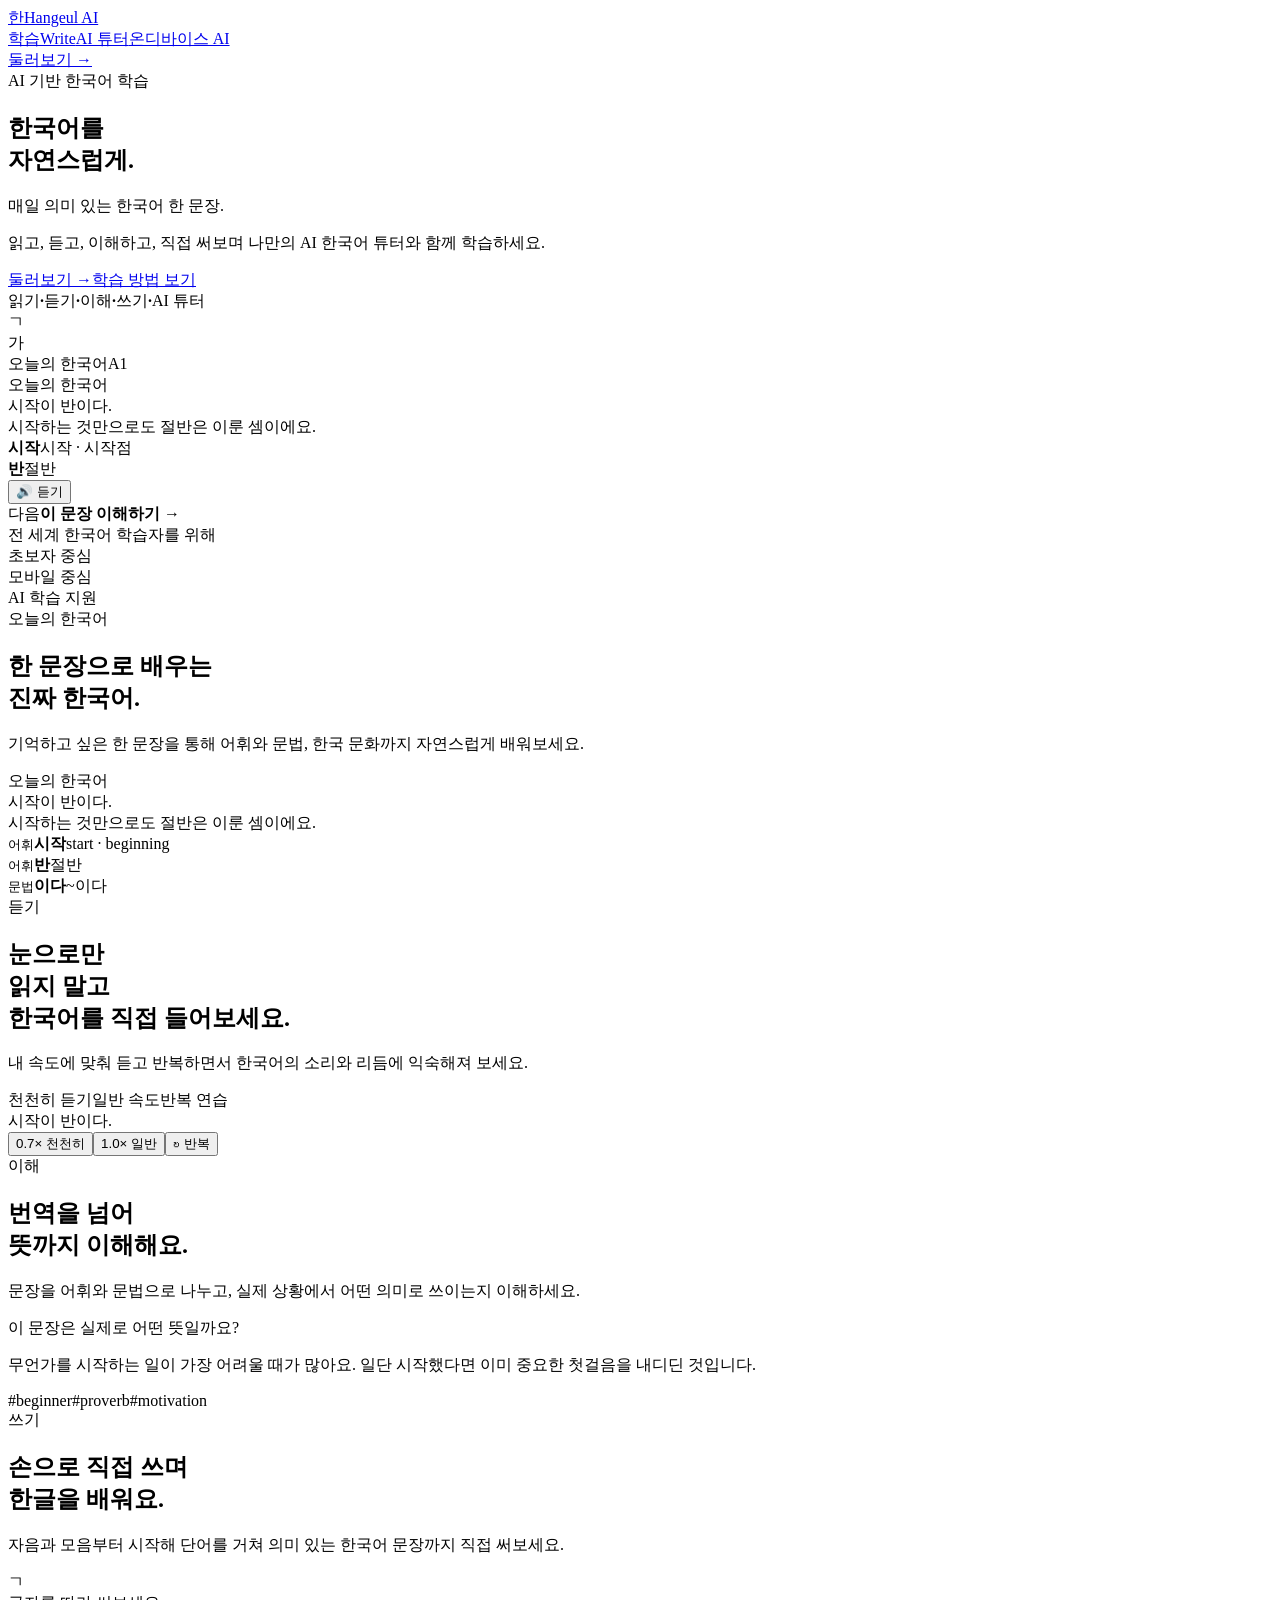
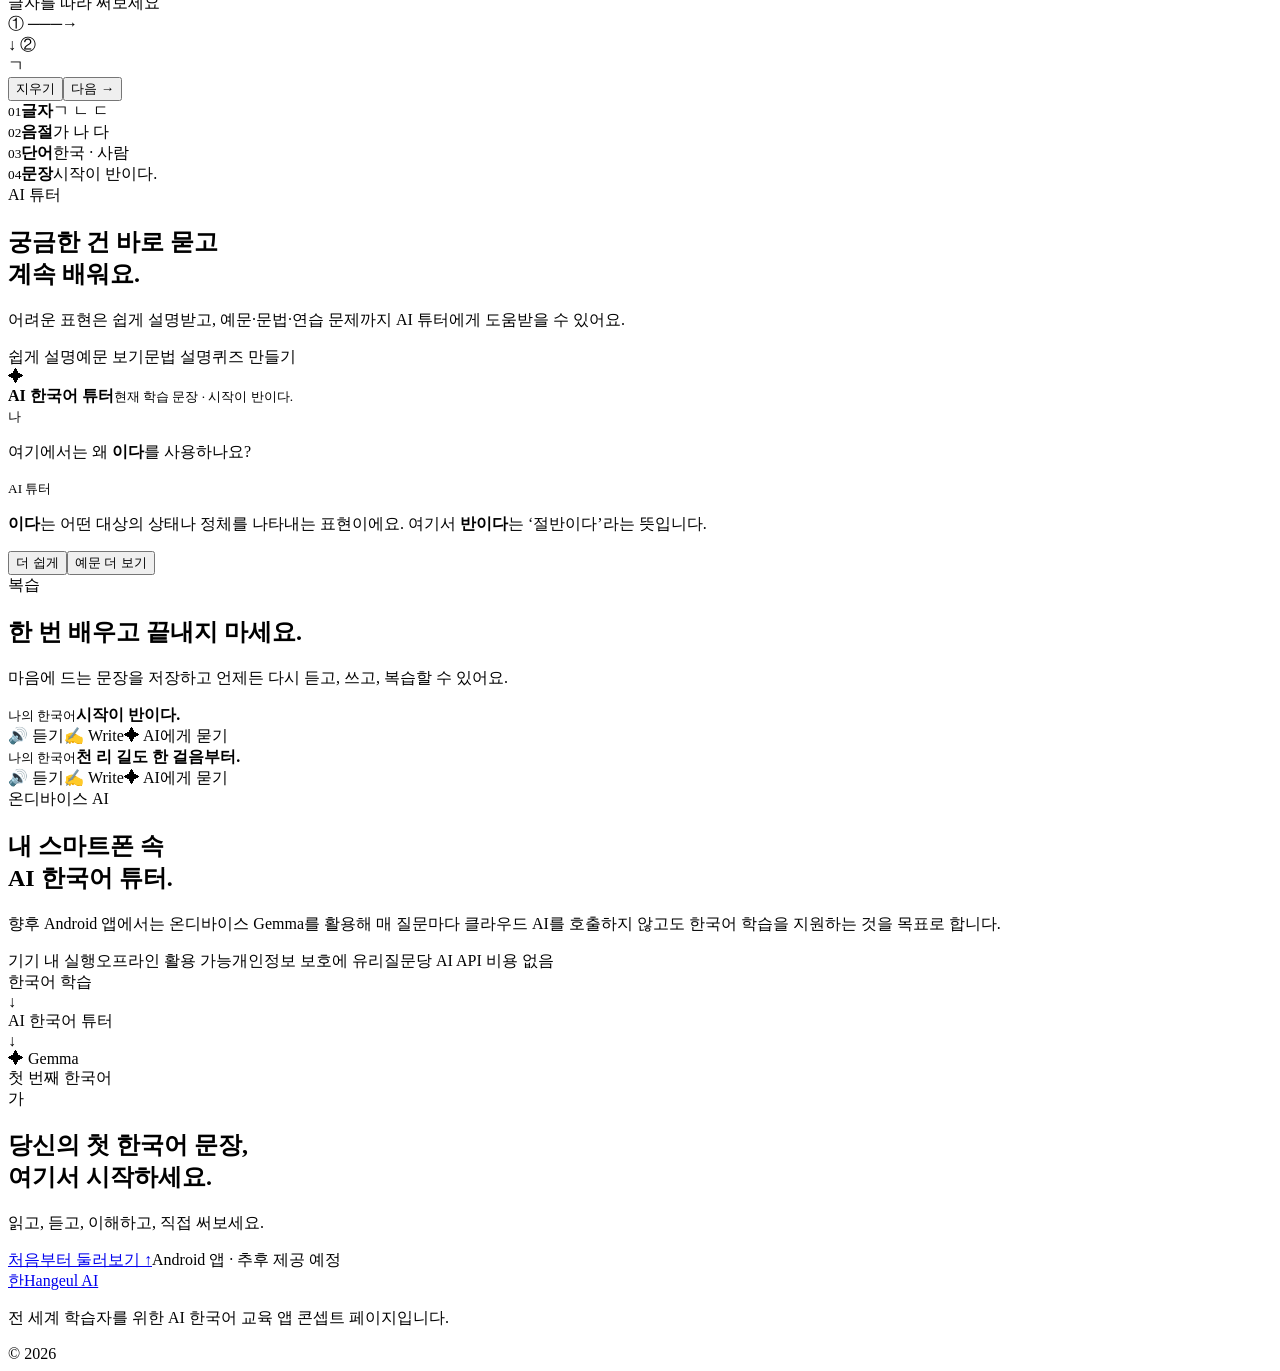
==== index.html @ ff6faf4b "Add Hangeul AI landing page" ====
<!doctype html>
<html lang="ko">
<head>
<meta charset="UTF-8" />
<meta name="viewport" content="width=device-width, initial-scale=1.0" />
<meta name="description" content="학습 Korean one meaningful sentence at a time." />
<title>Hangeul AI — 자연스럽게 배우는 한국어</title>
<link rel="preconnect" href="https://fonts.googleapis.com">
<link rel="preconnect" href="https://fonts.gstatic.com" crossorigin>
<link href="https://fonts.googleapis.com/css2?family=Inter:wght@400;500;600;700;800&family=Noto+Sans+KR:wght@400;500;600;700;800&display=swap" rel="stylesheet">
<link rel="stylesheet" href="./styles.css" />
</head>
<body>
<header class="site-header">
  <div class="nav-shell">
    <a class="brand" href="#top"><span class="brand-mark">한</span><span>Hangeul AI</span></a>
    <nav class="desktop-nav"><a href="#learn">학습</a><a href="#write">Write</a><a href="#ai">AI 튜터</a><a href="#private-ai">온디바이스 AI</a></nav>
    <a class="nav-cta" href="#experience">둘러보기 →</a>
  </div>
</header>
<main id="top">
<section class="hero section">
  <div class="hero-copy">
    <div class="eyebrow">AI 기반 한국어 학습</div>
    <h1>한국어를<br><span>자연스럽게.</span></h1>
    <p class="hero-lead">매일 의미 있는 한국어 한 문장.</p>
    <p class="hero-sub">읽고, 듣고, 이해하고, 직접 써보며 나만의 AI 한국어 튜터와 함께 학습하세요.</p>
    <div class="hero-actions"><a class="button primary" href="#experience">둘러보기 →</a><a class="button ghost" href="#learn">학습 방법 보기</a></div>
    <div class="feature-strip"><span>읽기</span><b>·</b><span>듣기</span><b>·</b><span>이해</span><b>·</b><span>쓰기</span><b>·</b><span>AI 튜터</span></div>
  </div>
  <div class="hero-visual">
    <div class="hangul-orbit orbit-one">ㄱ</div><div class="hangul-orbit orbit-two">가</div>
    <div class="phone"><div class="phone-notch"></div><div class="phone-screen">
      <div class="phone-topline"><span>오늘의 한국어</span><span class="pill-mini">A1</span></div>
      <div class="quote-card"><span class="quote-kicker">오늘의 한국어</span><div class="quote-ko">시작이 반이다.</div><div class="quote-en">시작하는 것만으로도 절반은 이룬 셈이에요.</div>
      <div class="word-row"><div><strong>시작</strong><span>시작 · 시작점</span></div><div><strong>반</strong><span>절반</span></div></div>
      <button class="listen-demo" type="button" data-tts="시작이 반이다.">🔊 듣기</button></div>
      <div class="mock-note"><span>다음</span><strong>이 문장 이해하기 →</strong></div>
    </div></div>
  </div>
</section>
<section class="trust-line"><div>전 세계 한국어 학습자를 위해</div><div>초보자 중심</div><div>모바일 중심</div><div>AI 학습 지원</div></section>
<section class="section feature-section" id="learn"><div class="section-copy"><div class="eyebrow">오늘의 한국어</div><h2><span class="keep-line">한 문장으로 배우는</span><br>진짜 한국어.</h2><p>기억하고 싶은 한 문장을 통해 어휘와 문법, 한국 문화까지 자연스럽게 배워보세요.</p></div>
<div class="demo-board lesson-board"><div class="demo-label">오늘의 한국어</div><div class="lesson-main">시작이 반이다.</div><div class="lesson-translation">시작하는 것만으로도 절반은 이룬 셈이에요.</div><div class="vocab-grid"><article><small>어휘</small><strong>시작</strong><span>start · beginning</span></article><article><small>어휘</small><strong>반</strong><span>절반</span></article><article><small>문법</small><strong>이다</strong><span>~이다</span></article></div></div></section>
<section class="section feature-section reverse"><div class="section-copy"><div class="eyebrow">듣기</div><h2>눈으로만<br>읽지 말고<br>한국어를 직접 들어보세요.</h2><p>내 속도에 맞춰 듣고 반복하면서 한국어의 소리와 리듬에 익숙해져 보세요.</p><div class="micro-points"><span>천천히 듣기</span><span>일반 속도</span><span>반복 연습</span></div></div>
<div class="demo-board listen-board"><div class="sound-wave"><i></i><i></i><i></i><i></i><i></i><i></i><i></i><i></i><i></i></div><div class="listen-sentence">시작이 반이다.</div><div class="speed-row"><button class="speed-chip">0.7× 천천히</button><button class="speed-chip active">1.0× 일반</button><button class="speed-chip">↻ 반복</button></div></div></section>
<section class="section feature-section"><div class="section-copy"><div class="eyebrow">이해</div><h2>번역을 넘어<br>뜻까지 이해해요.</h2><p>문장을 어휘와 문법으로 나누고, 실제 상황에서 어떤 의미로 쓰이는지 이해하세요.</p></div>
<div class="demo-board meaning-board"><div class="meaning-title">이 문장은 실제로 어떤 뜻일까요?</div><p>무언가를 시작하는 일이 가장 어려울 때가 많아요. 일단 시작했다면 이미 중요한 첫걸음을 내디딘 것입니다.</p><div class="meaning-tags"><span>#beginner</span><span>#proverb</span><span>#motivation</span></div></div></section>
<section class="section writing-section" id="write"><div class="write-intro"><div class="eyebrow">쓰기</div><h2>손으로 직접 쓰며<br>한글을 배워요.</h2><p>자음과 모음부터 시작해 단어를 거쳐 의미 있는 한국어 문장까지 직접 써보세요.</p></div>
<div class="writing-stage"><div class="giant-hangul">ㄱ</div><div class="trace-card"><div class="trace-instruction">글자를 따라 써보세요</div><div class="stroke-guide">① ───→<br><span>↓ ②</span></div><div class="trace-box"><span>ㄱ</span></div><div class="trace-actions"><button>지우기</button><button class="dark-btn">다음 →</button></div></div></div>
<div class="progression"><div><small>01</small><strong>글자</strong><span>ㄱ ㄴ ㄷ</span></div><div><small>02</small><strong>음절</strong><span>가 나 다</span></div><div><small>03</small><strong>단어</strong><span>한국 · 사람</span></div><div><small>04</small><strong>문장</strong><span>시작이 반이다.</span></div></div></section>
<section class="section feature-section ai-section" id="ai"><div class="section-copy"><div class="eyebrow purple">AI 튜터</div><h2>궁금한 건 바로 묻고<br>계속 배워요.</h2><p>어려운 표현은 쉽게 설명받고, 예문·문법·연습 문제까지 AI 튜터에게 도움받을 수 있어요.</p><div class="quick-actions"><span>쉽게 설명</span><span>예문 보기</span><span>문법 설명</span><span>퀴즈 만들기</span></div></div>
<div class="chat-panel"><div class="chat-head"><span class="ai-dot">✦</span><div><strong>AI 한국어 튜터</strong><small>현재 학습 문장 · 시작이 반이다.</small></div></div><div class="bubble user-bubble"><small>나</small><p>여기에서는 왜 <strong>이다</strong>를 사용하나요?</p></div><div class="bubble ai-bubble"><small>AI 튜터</small><p><strong>이다</strong>는 어떤 대상의 상태나 정체를 나타내는 표현이에요. 여기서 <strong>반이다</strong>는 ‘절반이다’라는 뜻입니다.</p></div><div class="chat-actions"><button>더 쉽게</button><button>예문 더 보기</button></div></div></section>
<section class="section review-section"><div class="section-copy"><div class="eyebrow">복습</div><h2>한 번 배우고 끝내지 마세요.</h2><p>마음에 드는 문장을 저장하고 언제든 다시 듣고, 쓰고, 복습할 수 있어요.</p></div><div class="library"><article><div><small>나의 한국어</small><strong>시작이 반이다.</strong></div><div class="library-actions"><span>🔊 듣기</span><span>✍ Write</span><span>✦ AI에게 묻기</span></div></article><article><div><small>나의 한국어</small><strong>천 리 길도 한 걸음부터.</strong></div><div class="library-actions"><span>🔊 듣기</span><span>✍ Write</span><span>✦ AI에게 묻기</span></div></article></div></section>
<section class="section private-section" id="private-ai"><div class="private-copy"><div class="eyebrow light">온디바이스 AI</div><h2>내 스마트폰 속<br>AI 한국어 튜터.</h2><p>향후 Android 앱에서는 온디바이스 Gemma를 활용해 매 질문마다 클라우드 AI를 호출하지 않고도 한국어 학습을 지원하는 것을 목표로 합니다.</p><div class="private-pills"><span>기기 내 실행</span><span>오프라인 활용 가능</span><span>개인정보 보호에 유리</span><span>질문당 AI API 비용 없음</span></div></div><div class="device-stack"><div class="device-chip">한국어 학습</div><div class="down-arrow">↓</div><div class="device-chip purple-chip">AI 한국어 튜터</div><div class="down-arrow">↓</div><div class="gemma-chip">✦ Gemma</div></div></section>
<section class="final-cta" id="experience"><div class="eyebrow">첫 번째 한국어</div><div class="final-glyph">가</div><h2>당신의 첫 한국어 문장,<br>여기서 시작하세요.</h2><p>읽고, 듣고, 이해하고, 직접 써보세요.</p><div class="final-actions"><a class="button primary" href="#top">처음부터 둘러보기 ↑</a><span class="coming">Android 앱 · 추후 제공 예정</span></div></section>
</main>
<footer><a class="brand" href="#top"><span class="brand-mark">한</span><span>Hangeul AI</span></a><p>전 세계 학습자를 위한 AI 한국어 교육 앱 콘셉트 페이지입니다.</p><span>© 2026</span></footer>
<script src="./script.js"></script>
</body></html>
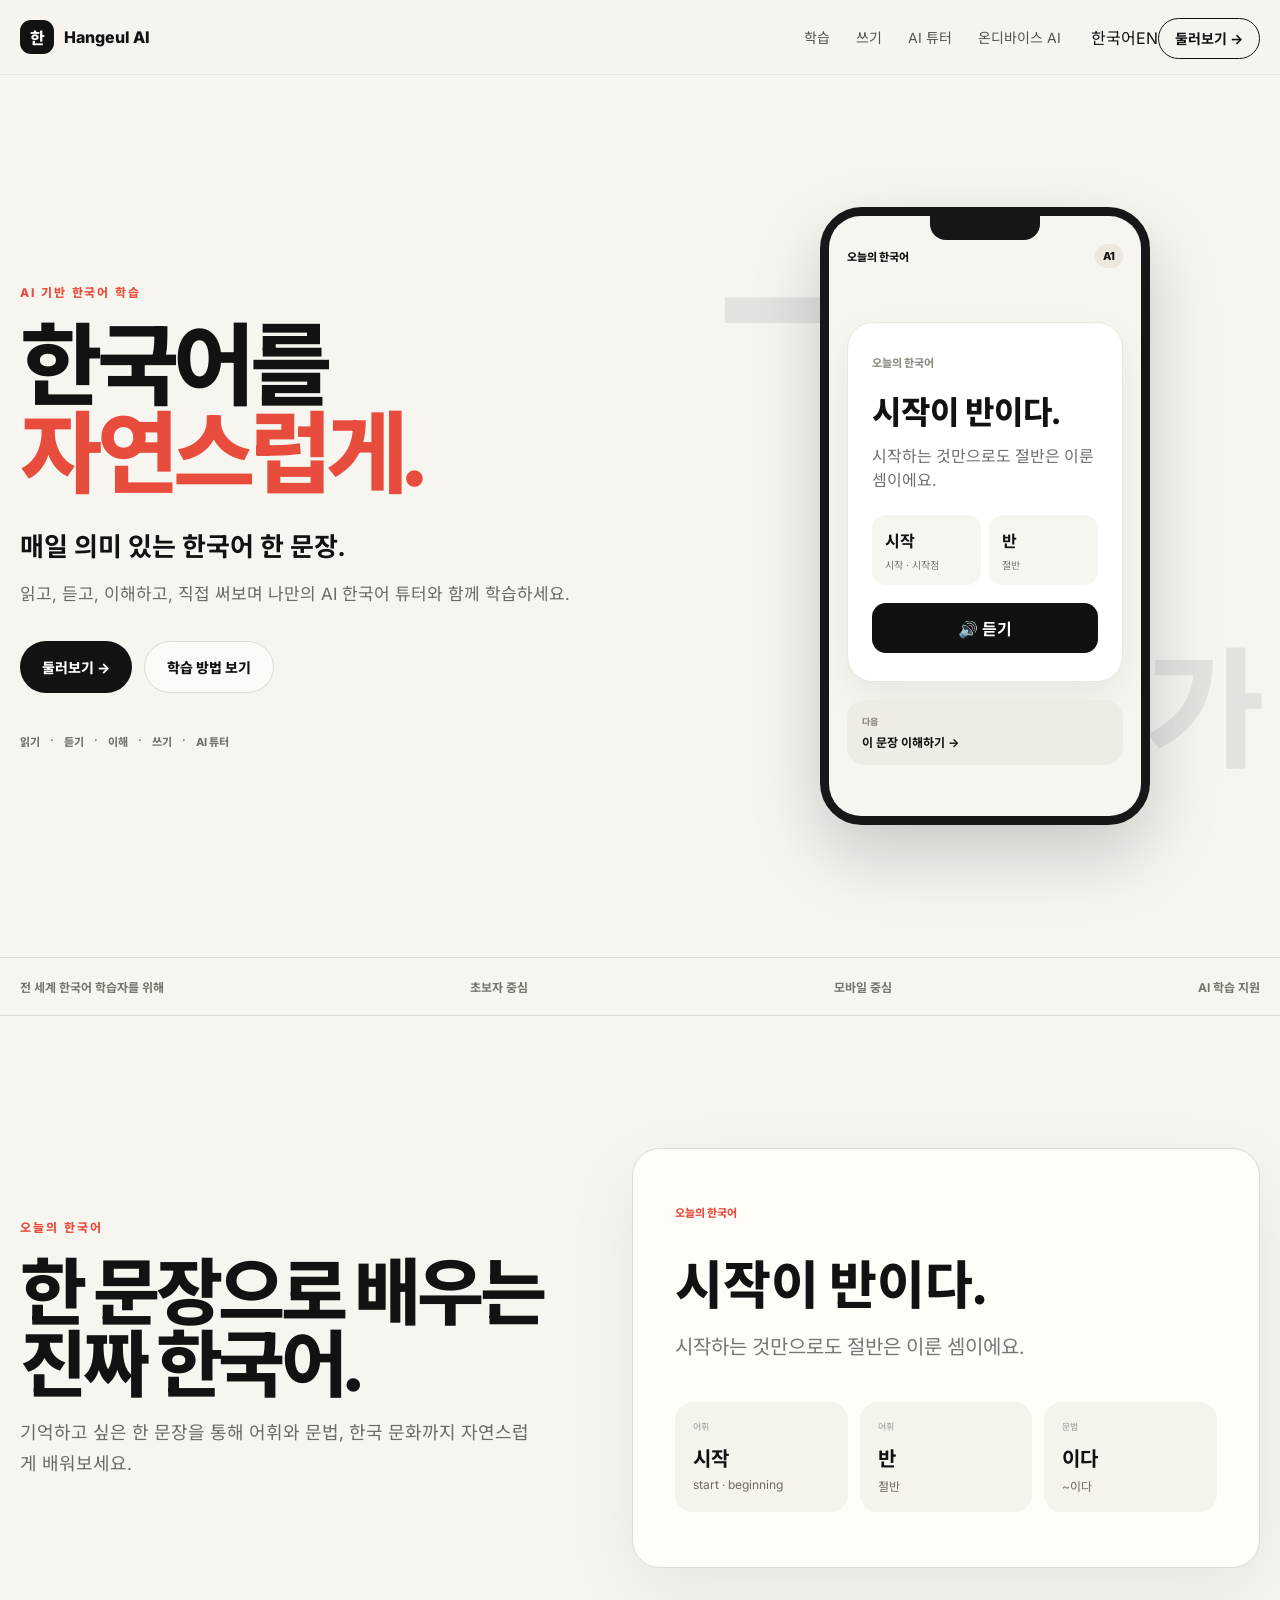
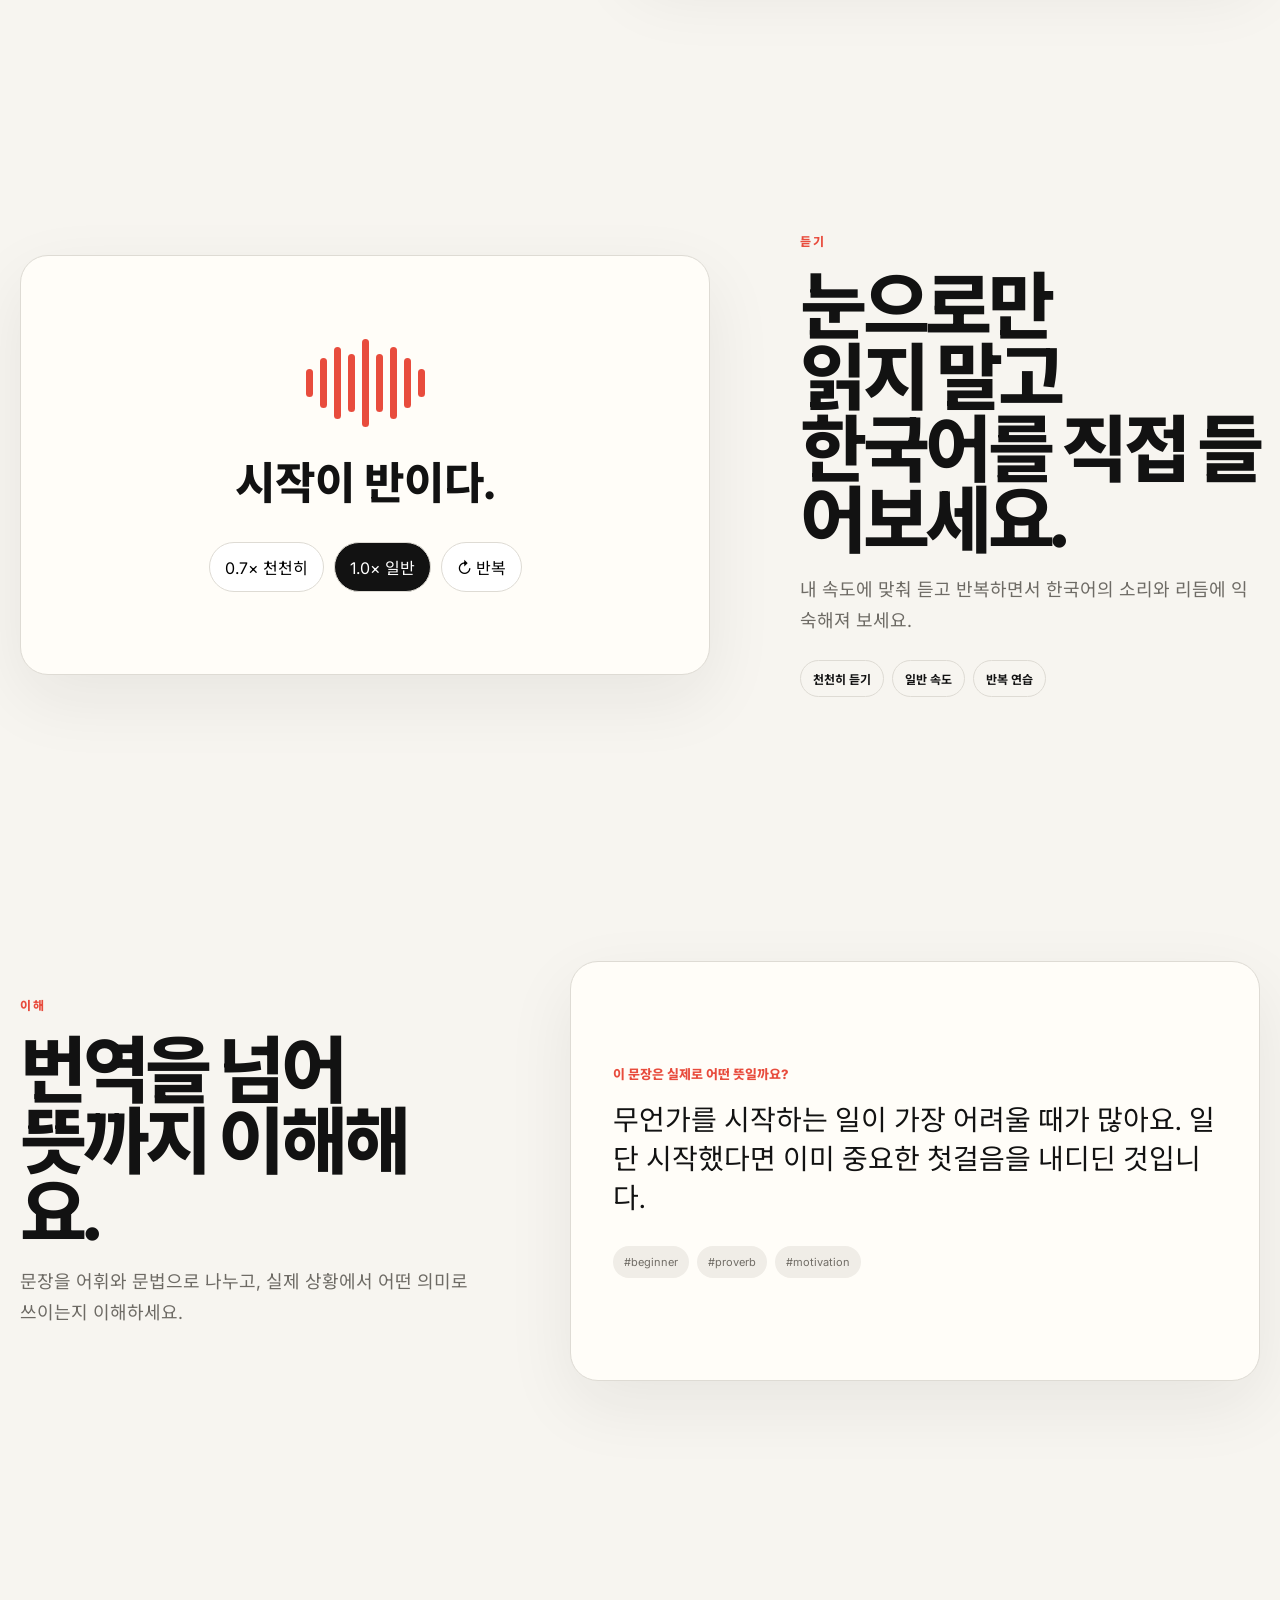
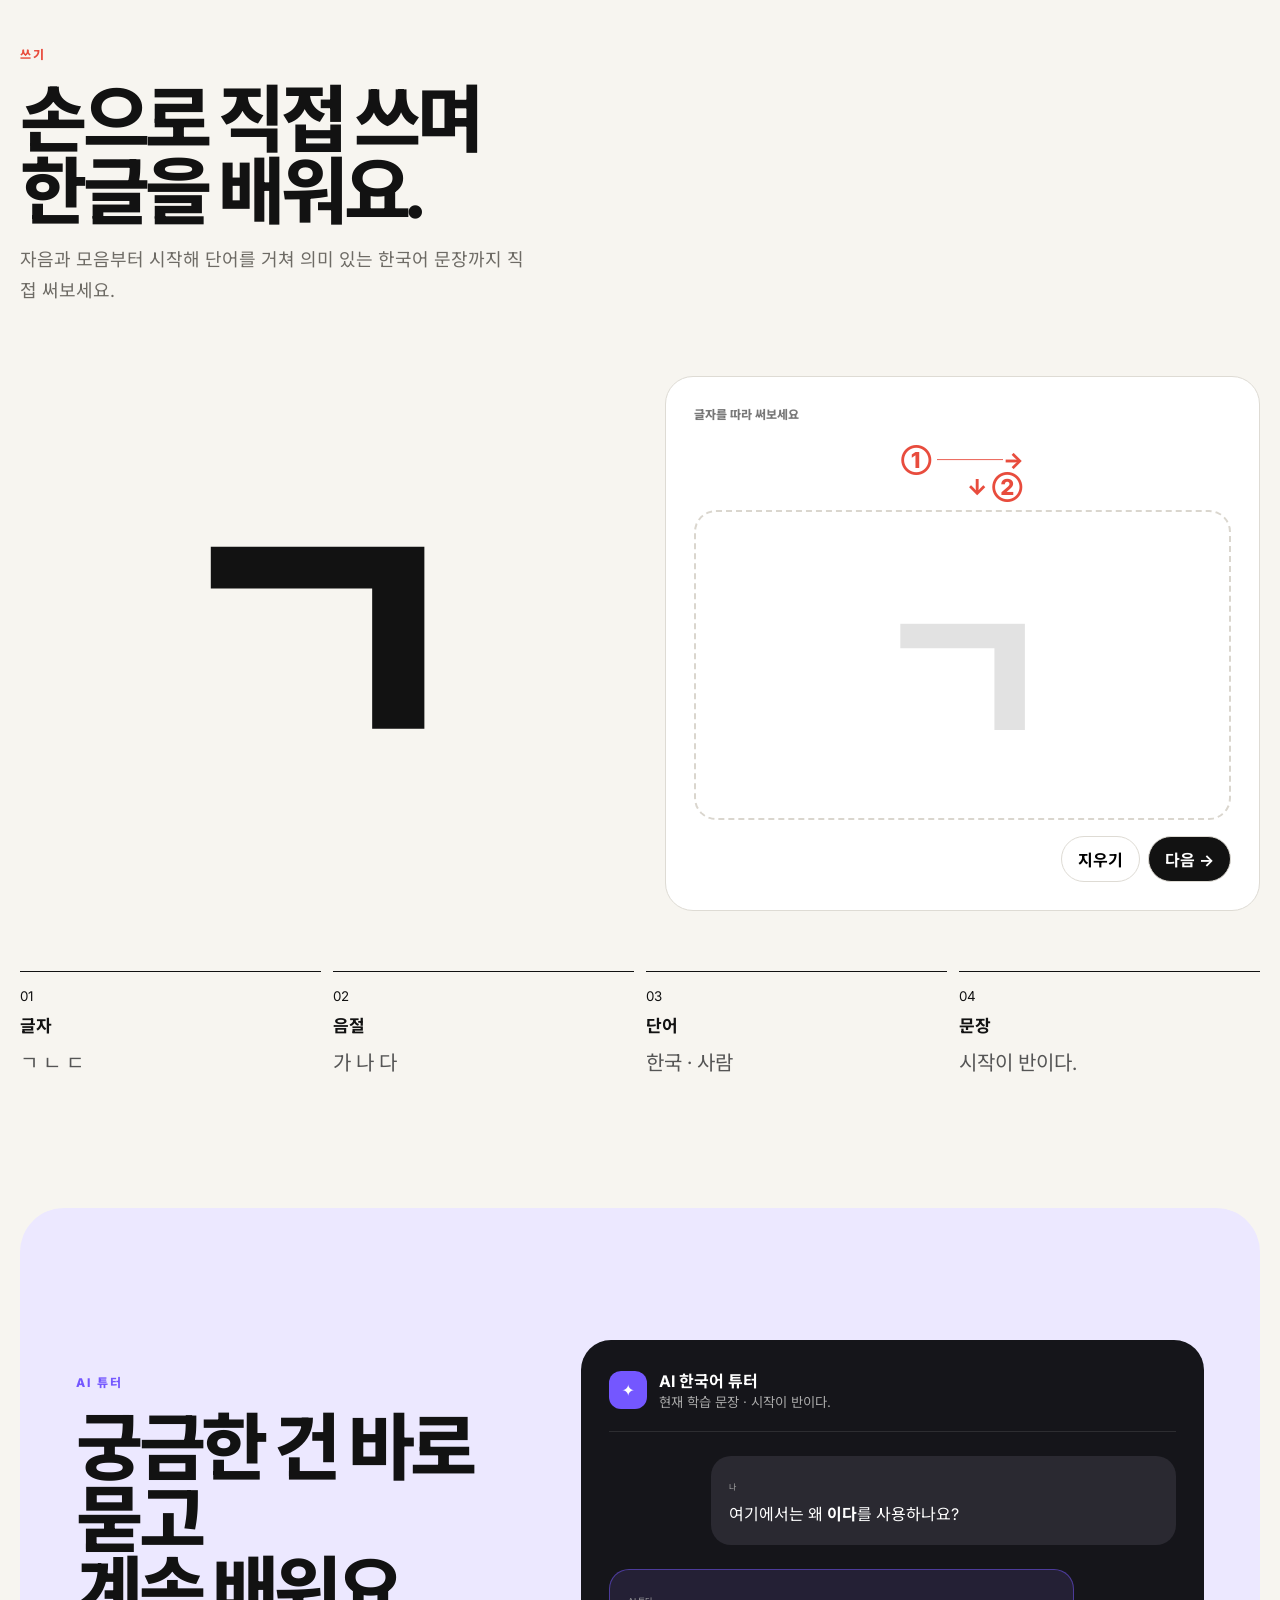
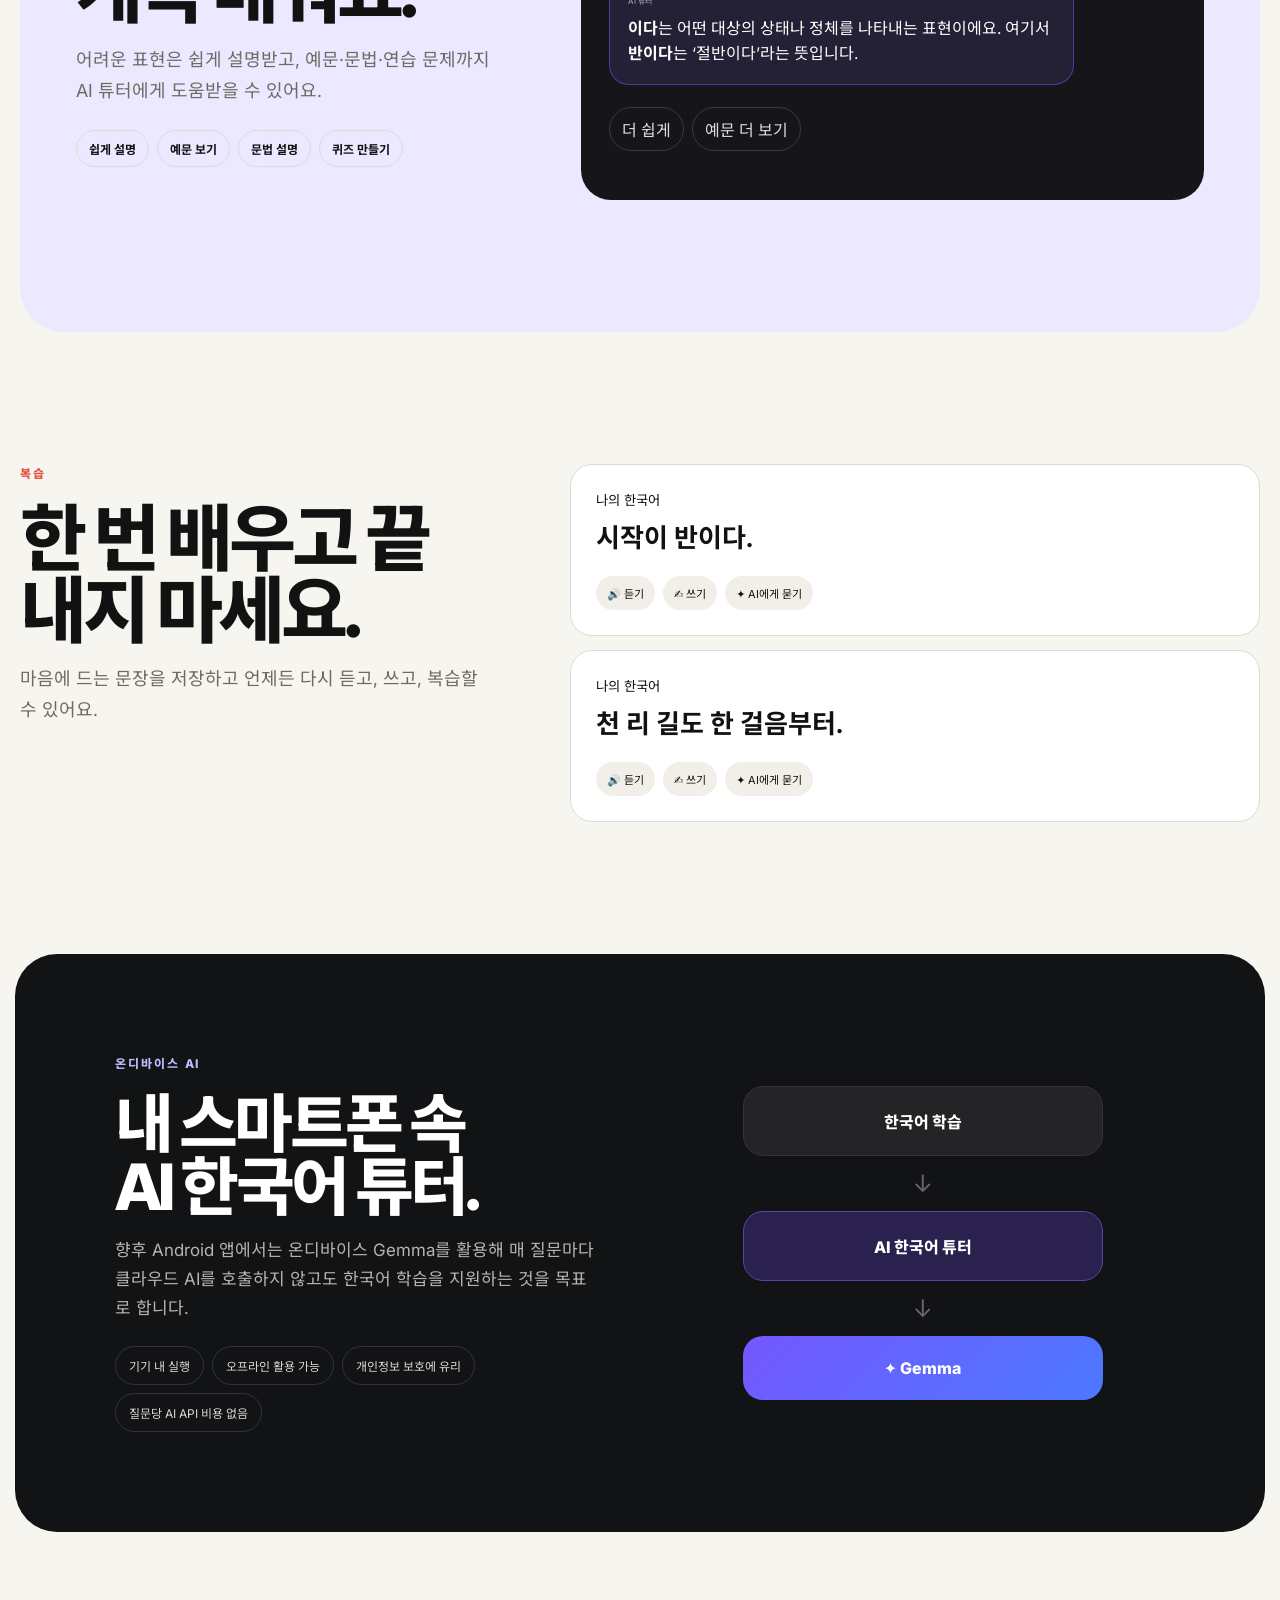
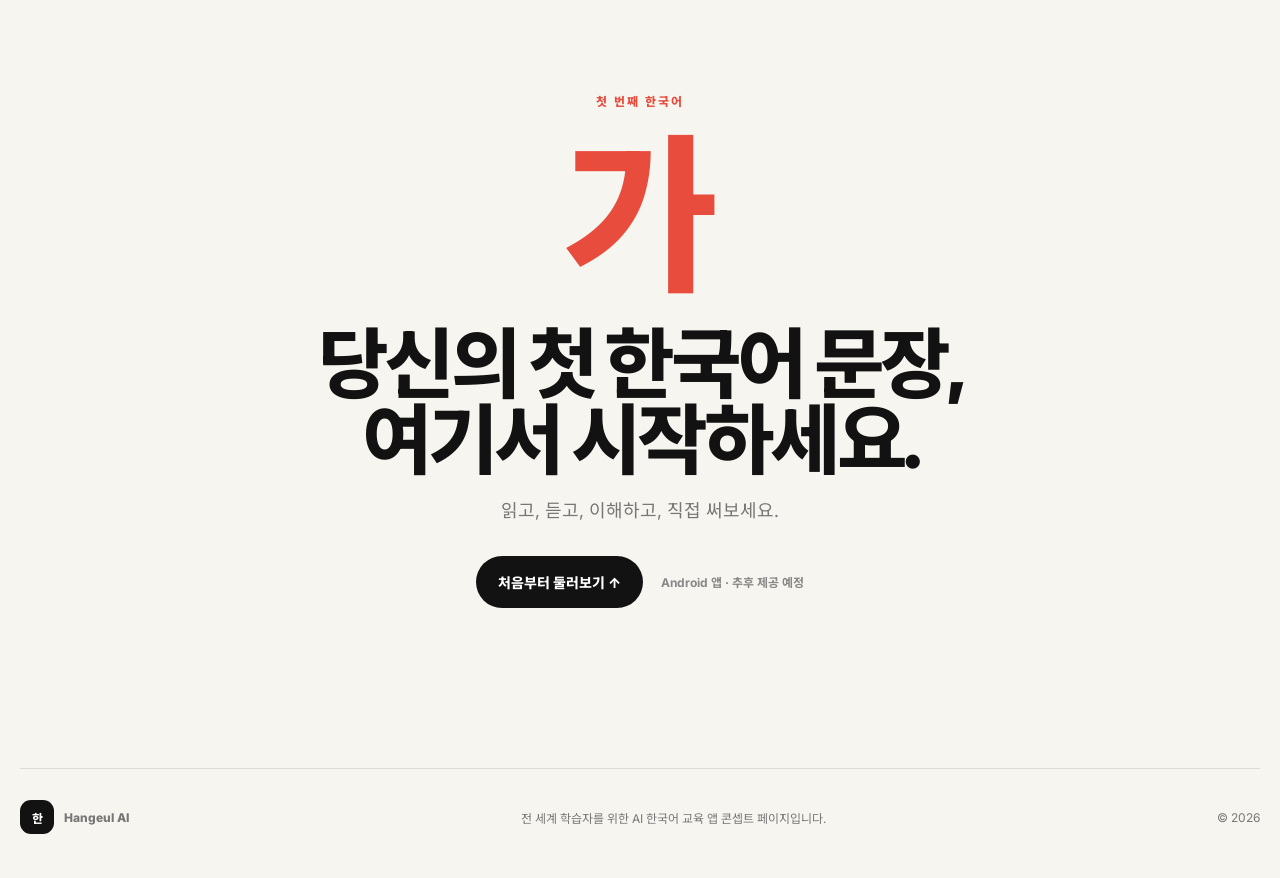
==== commit f5fb2f39: "Add Korean-English language switcher" ====
--- a/index.html
+++ b/index.html
@@ -3,7 +3,7 @@
 <head>
 <meta charset="UTF-8" />
 <meta name="viewport" content="width=device-width, initial-scale=1.0" />
-<meta name="description" content="학습 Korean one meaningful sentence at a time." />
+<meta name="description" content="의미 있는 한국어 한 문장으로 읽고, 듣고, 이해하고, 쓰며 AI 튜터와 함께 배우는 한국어 학습 앱 콘셉트 페이지." />
 <title>Hangeul AI — 자연스럽게 배우는 한국어</title>
 <link rel="preconnect" href="https://fonts.googleapis.com">
 <link rel="preconnect" href="https://fonts.gstatic.com" crossorigin>
@@ -14,8 +14,8 @@
 <header class="site-header">
   <div class="nav-shell">
     <a class="brand" href="#top"><span class="brand-mark">한</span><span>Hangeul AI</span></a>
-    <nav class="desktop-nav"><a href="#learn">학습</a><a href="#write">Write</a><a href="#ai">AI 튜터</a><a href="#private-ai">온디바이스 AI</a></nav>
-    <a class="nav-cta" href="#experience">둘러보기 →</a>
+    <nav class="desktop-nav"><a href="#learn">학습</a><a href="#write">쓰기</a><a href="#ai">AI 튜터</a><a href="#private-ai">온디바이스 AI</a></nav>
+    <div class="header-actions"><a class="lang-link active" href="./index.html">한국어</a><a class="lang-link" href="./en.html">EN</a><a class="nav-cta" href="#experience">둘러보기 →</a></div>
   </div>
 </header>
 <main id="top">
@@ -51,7 +51,7 @@
 <div class="progression"><div><small>01</small><strong>글자</strong><span>ㄱ ㄴ ㄷ</span></div><div><small>02</small><strong>음절</strong><span>가 나 다</span></div><div><small>03</small><strong>단어</strong><span>한국 · 사람</span></div><div><small>04</small><strong>문장</strong><span>시작이 반이다.</span></div></div></section>
 <section class="section feature-section ai-section" id="ai"><div class="section-copy"><div class="eyebrow purple">AI 튜터</div><h2>궁금한 건 바로 묻고<br>계속 배워요.</h2><p>어려운 표현은 쉽게 설명받고, 예문·문법·연습 문제까지 AI 튜터에게 도움받을 수 있어요.</p><div class="quick-actions"><span>쉽게 설명</span><span>예문 보기</span><span>문법 설명</span><span>퀴즈 만들기</span></div></div>
 <div class="chat-panel"><div class="chat-head"><span class="ai-dot">✦</span><div><strong>AI 한국어 튜터</strong><small>현재 학습 문장 · 시작이 반이다.</small></div></div><div class="bubble user-bubble"><small>나</small><p>여기에서는 왜 <strong>이다</strong>를 사용하나요?</p></div><div class="bubble ai-bubble"><small>AI 튜터</small><p><strong>이다</strong>는 어떤 대상의 상태나 정체를 나타내는 표현이에요. 여기서 <strong>반이다</strong>는 ‘절반이다’라는 뜻입니다.</p></div><div class="chat-actions"><button>더 쉽게</button><button>예문 더 보기</button></div></div></section>
-<section class="section review-section"><div class="section-copy"><div class="eyebrow">복습</div><h2>한 번 배우고 끝내지 마세요.</h2><p>마음에 드는 문장을 저장하고 언제든 다시 듣고, 쓰고, 복습할 수 있어요.</p></div><div class="library"><article><div><small>나의 한국어</small><strong>시작이 반이다.</strong></div><div class="library-actions"><span>🔊 듣기</span><span>✍ Write</span><span>✦ AI에게 묻기</span></div></article><article><div><small>나의 한국어</small><strong>천 리 길도 한 걸음부터.</strong></div><div class="library-actions"><span>🔊 듣기</span><span>✍ Write</span><span>✦ AI에게 묻기</span></div></article></div></section>
+<section class="section review-section"><div class="section-copy"><div class="eyebrow">복습</div><h2>한 번 배우고 끝내지 마세요.</h2><p>마음에 드는 문장을 저장하고 언제든 다시 듣고, 쓰고, 복습할 수 있어요.</p></div><div class="library"><article><div><small>나의 한국어</small><strong>시작이 반이다.</strong></div><div class="library-actions"><span>🔊 듣기</span><span>✍ 쓰기</span><span>✦ AI에게 묻기</span></div></article><article><div><small>나의 한국어</small><strong>천 리 길도 한 걸음부터.</strong></div><div class="library-actions"><span>🔊 듣기</span><span>✍ 쓰기</span><span>✦ AI에게 묻기</span></div></article></div></section>
 <section class="section private-section" id="private-ai"><div class="private-copy"><div class="eyebrow light">온디바이스 AI</div><h2>내 스마트폰 속<br>AI 한국어 튜터.</h2><p>향후 Android 앱에서는 온디바이스 Gemma를 활용해 매 질문마다 클라우드 AI를 호출하지 않고도 한국어 학습을 지원하는 것을 목표로 합니다.</p><div class="private-pills"><span>기기 내 실행</span><span>오프라인 활용 가능</span><span>개인정보 보호에 유리</span><span>질문당 AI API 비용 없음</span></div></div><div class="device-stack"><div class="device-chip">한국어 학습</div><div class="down-arrow">↓</div><div class="device-chip purple-chip">AI 한국어 튜터</div><div class="down-arrow">↓</div><div class="gemma-chip">✦ Gemma</div></div></section>
 <section class="final-cta" id="experience"><div class="eyebrow">첫 번째 한국어</div><div class="final-glyph">가</div><h2>당신의 첫 한국어 문장,<br>여기서 시작하세요.</h2><p>읽고, 듣고, 이해하고, 직접 써보세요.</p><div class="final-actions"><a class="button primary" href="#top">처음부터 둘러보기 ↑</a><span class="coming">Android 앱 · 추후 제공 예정</span></div></section>
 </main>
--- a/styles.css
+++ b/styles.css
@@ -0,0 +1 @@
+:root{--bg:#f7f5f0;--paper:#fffdf8;--ink:#121212;--muted:#6e6b65;--line:#dedbd4;--red:#e84c3d;--purple:#7457ff;--dark:#111315;--radius:28px}*{box-sizing:border-box}html{scroll-behavior:smooth}body{margin:0;background:var(--bg);color:var(--ink);font-family:Inter,"Noto Sans KR",system-ui,sans-serif;-webkit-font-smoothing:antialiased}button,a{font:inherit}button{cursor:pointer}a{color:inherit;text-decoration:none}.site-header{position:sticky;top:0;z-index:20;backdrop-filter:blur(14px);background:rgba(247,245,240,.82);border-bottom:1px solid rgba(18,18,18,.06)}.nav-shell{width:min(1240px,calc(100% - 40px));height:74px;margin:auto;display:flex;align-items:center;gap:30px}.brand{display:flex;align-items:center;gap:10px;font-weight:800}.brand-mark{width:34px;height:34px;border-radius:11px;display:grid;place-items:center;background:var(--ink);color:#fff}.desktop-nav{margin-left:auto;display:flex;gap:26px;color:#55524d;font-size:14px}.nav-cta{padding:11px 16px;border:1px solid var(--ink);border-radius:999px;font-weight:700;font-size:14px}.section{width:min(1240px,calc(100% - 40px));margin:auto;padding:132px 0}.hero{min-height:760px;display:grid;grid-template-columns:1.05fr .95fr;align-items:center;gap:80px}.eyebrow{font-size:12px;font-weight:800;letter-spacing:.16em;color:var(--red);margin-bottom:22px}.eyebrow.purple{color:var(--purple)}.eyebrow.light{color:#bdb9ff}.hero h1,.section h2,.final-cta h2{margin:0;letter-spacing:-.06em;line-height:.98;font-weight:800}.hero h1{font-size:clamp(64px,7vw,106px)}.hero h1 span{color:var(--red)}.hero-lead{font-size:26px;margin:28px 0 12px;font-weight:700}.hero-sub{font-size:17px;line-height:1.7;color:var(--muted);max-width:560px}.hero-actions{display:flex;gap:12px;margin-top:32px}.button{display:inline-flex;align-items:center;justify-content:center;min-height:52px;padding:0 22px;border-radius:999px;font-weight:800;font-size:14px}.button.primary{background:var(--ink);color:white}.button.ghost{border:1px solid var(--line);background:rgba(255,255,255,.45)}.feature-strip{display:flex;gap:10px;flex-wrap:wrap;margin-top:40px;color:#77736d;font-size:11px;font-weight:800}.hero-visual{position:relative;min-height:600px;display:grid;place-items:center}.phone{width:330px;border:9px solid #171717;border-radius:42px;background:#171717;box-shadow:0 30px 70px rgba(0,0,0,.18);position:relative;z-index:2}.phone-notch{width:110px;height:24px;border-radius:0 0 16px 16px;background:#171717;position:absolute;left:50%;top:0;transform:translateX(-50%);z-index:3}.phone-screen{min-height:600px;border-radius:32px;background:#f7f5f0;padding:28px 18px 18px}.phone-topline{display:flex;justify-content:space-between;align-items:center;font-size:11px;font-weight:800}.pill-mini{padding:5px 8px;background:#ece8df;border-radius:999px}.quote-card{margin-top:54px;padding:28px 24px;border-radius:26px;background:#fff;border:1px solid #ece7de;box-shadow:0 16px 40px rgba(0,0,0,.06)}.quote-kicker{font-size:11px;color:#918d85;font-weight:800}.quote-ko{font-size:32px;font-weight:800;margin-top:16px}.quote-en{color:#736f69;margin-top:10px}.word-row{display:grid;grid-template-columns:1fr 1fr;gap:8px;margin-top:24px}.word-row div{padding:13px;border-radius:14px;background:#f7f5f0}.word-row strong,.word-row span{display:block}.word-row span{font-size:10px;color:#777;margin-top:5px}.listen-demo{width:100%;border:0;border-radius:14px;background:#111;color:#fff;padding:13px;margin-top:18px;font-weight:700}.mock-note{margin-top:18px;padding:15px;border-radius:18px;background:#efece5}.mock-note span,.mock-note strong{display:block}.mock-note span{font-size:9px;color:#8b877f;font-weight:800}.mock-note strong{font-size:12px;margin-top:5px}.hangul-orbit{position:absolute;font-weight:800;color:rgba(17,19,21,.08);line-height:1}.orbit-one{font-size:220px;left:-20px;top:40px}.orbit-two{font-size:130px;right:-5px;bottom:50px}.trust-line{border-top:1px solid var(--line);border-bottom:1px solid var(--line);padding:20px max(20px,calc((100% - 1240px)/2));display:flex;justify-content:space-between;gap:20px;flex-wrap:wrap;font-size:12px;color:#77736c;font-weight:700}.feature-section{display:grid;grid-template-columns:.8fr 1.2fr;gap:90px;align-items:center}.feature-section.reverse{grid-template-columns:1.2fr .8fr}.feature-section.reverse .section-copy{order:2}.section-copy h2,.write-intro h2{font-size:clamp(52px,5.7vw,82px)}.section-copy p,.write-intro p{color:var(--muted);font-size:18px;line-height:1.7;max-width:520px}.keep-line{white-space:nowrap}.demo-board{min-height:420px;border-radius:var(--radius);background:var(--paper);border:1px solid var(--line);padding:42px;box-shadow:0 24px 70px rgba(29,27,24,.07)}.lesson-board{display:flex;flex-direction:column;justify-content:center}.demo-label{font-size:11px;font-weight:800;color:var(--red)}.lesson-main{font-size:52px;font-weight:800;margin-top:24px}.lesson-translation{font-size:20px;color:#777;margin-top:12px}.vocab-grid{display:grid;grid-template-columns:repeat(3,1fr);gap:12px;margin-top:42px}.vocab-grid article{background:#f6f3ed;padding:18px;border-radius:18px}.vocab-grid small,.vocab-grid strong,.vocab-grid span{display:block}.vocab-grid small{font-size:9px;color:#999}.vocab-grid strong{font-size:20px;margin-top:10px}.vocab-grid span{font-size:12px;color:#6f6b64;margin-top:5px}.listen-board{display:grid;place-items:center;align-content:center}.sound-wave{display:flex;align-items:center;gap:7px;height:90px}.sound-wave i{display:block;width:7px;border-radius:999px;background:var(--red);height:28px}.sound-wave i:nth-child(2),.sound-wave i:nth-child(8){height:50px}.sound-wave i:nth-child(3),.sound-wave i:nth-child(7){height:72px}.sound-wave i:nth-child(4),.sound-wave i:nth-child(6){height:58px}.sound-wave i:nth-child(5){height:88px}.listen-sentence{font-size:44px;font-weight:800;margin:20px 0 30px}.speed-row{display:flex;gap:10px;flex-wrap:wrap;justify-content:center}.speed-chip{border:1px solid var(--line);background:white;padding:12px 15px;border-radius:999px}.speed-chip.active{background:var(--ink);color:#fff}.micro-points,.quick-actions,.private-pills{display:flex;flex-wrap:wrap;gap:8px;margin-top:24px}.micro-points span,.quick-actions span{border:1px solid var(--line);padding:9px 12px;border-radius:999px;font-size:12px;font-weight:700}.meaning-board{display:flex;flex-direction:column;justify-content:center}.meaning-title{font-size:13px;font-weight:800;color:var(--red);margin-bottom:18px}.meaning-board p{font-size:28px;line-height:1.4;margin:0}.meaning-tags{display:flex;gap:8px;margin-top:28px;flex-wrap:wrap}.meaning-tags span{background:#f0ede7;border-radius:999px;padding:9px 11px;font-size:11px;color:#716d66}.writing-stage{display:grid;grid-template-columns:1fr 1fr;align-items:center;gap:50px;margin-top:70px}.giant-hangul{font-size:360px;font-weight:800;line-height:.8;text-align:center}.trace-card{border-radius:var(--radius);background:#fff;border:1px solid var(--line);padding:28px}.trace-instruction{font-size:12px;font-weight:800;color:#777}.stroke-guide{text-align:center;font-weight:800;font-size:22px;color:var(--red);margin:20px 0 10px}.stroke-guide span{display:inline-block;margin-left:64px}.trace-box{height:310px;border:2px dashed #dad6ce;border-radius:22px;display:grid;place-items:center}.trace-box span{font-size:210px;font-weight:800;color:rgba(18,18,18,.12)}.trace-actions{display:flex;justify-content:flex-end;gap:8px;margin-top:16px}.trace-actions button{border:1px solid var(--line);background:#fff;border-radius:999px;padding:10px 16px;font-weight:700}.trace-actions .dark-btn{background:var(--ink);color:#fff}.progression{display:grid;grid-template-columns:repeat(4,1fr);gap:12px;margin-top:60px}.progression div{border-top:1px solid var(--ink);padding-top:16px}.progression small,.progression strong,.progression span{display:block}.progression strong{font-size:17px;margin-top:8px}.progression span{font-size:20px;margin-top:10px;color:#555}.ai-section{background:#ece8ff;border-radius:44px;padding-left:56px;padding-right:56px}.chat-panel{background:#15151a;color:#fff;border-radius:30px;padding:28px;min-height:460px}.chat-head{display:flex;gap:12px;align-items:center;border-bottom:1px solid rgba(255,255,255,.1);padding-bottom:20px}.ai-dot{width:38px;height:38px;border-radius:12px;display:grid;place-items:center;background:var(--purple)}.chat-head strong,.chat-head small{display:block}.chat-head small{color:#aaa}.bubble{max-width:82%;padding:18px;border-radius:20px;margin-top:24px}.bubble small{font-size:8px;color:#aaa}.bubble p{margin:8px 0 0;line-height:1.55}.user-bubble{margin-left:auto;background:#2a2931}.ai-bubble{background:#242035;border:1px solid rgba(116,87,255,.5)}.chat-actions{display:flex;gap:8px;margin-top:22px}.chat-actions button{background:transparent;color:#ddd;border:1px solid #3a3942;border-radius:999px;padding:9px 12px}.review-section{display:grid;grid-template-columns:.8fr 1.2fr;gap:90px}.library{display:grid;gap:14px}.library article{background:#fff;border:1px solid var(--line);border-radius:22px;padding:25px}.library small,.library strong{display:block}.library strong{font-size:26px;margin-top:8px}.library-actions{display:flex;gap:8px;flex-wrap:wrap;margin-top:22px}.library-actions span{background:#f2efe9;border-radius:999px;padding:9px 11px;font-size:11px}.private-section{width:min(1340px,calc(100% - 30px));background:var(--dark);color:#fff;border-radius:42px;display:grid;grid-template-columns:1fr 1fr;gap:80px;align-items:center;padding:100px}.private-copy h2{font-size:clamp(52px,5vw,78px);margin:0;line-height:.98}.private-copy p{color:#b5b4b0;font-size:17px;line-height:1.7}.private-pills span{border:1px solid #343438;border-radius:999px;padding:10px 13px;color:#dad9d5;font-size:12px}.device-stack{display:grid;place-items:center}.device-chip,.gemma-chip{width:min(360px,100%);text-align:center;padding:22px;border-radius:20px;background:#242427;border:1px solid #343438;font-weight:800}.purple-chip{background:#2a214f;border-color:#5546a8}.gemma-chip{background:linear-gradient(135deg,#7457ff,#4c79ff);border:0}.down-arrow{color:#68676c;font-size:24px;padding:13px}.final-cta{text-align:center;padding:160px 20px}.final-glyph{font-size:170px;line-height:1;font-weight:800;color:var(--red)}.final-cta h2{font-size:clamp(52px,6vw,86px);margin-top:26px}.final-cta p{font-size:18px;color:#777}.final-actions{display:flex;align-items:center;justify-content:center;gap:18px;margin-top:34px;flex-wrap:wrap}.coming{font-size:12px;color:#888;font-weight:700}footer{width:min(1240px,calc(100% - 40px));margin:auto;padding:28px 0 40px;border-top:1px solid var(--line);display:flex;justify-content:space-between;gap:20px;align-items:center;color:#777;font-size:12px}@media(max-width:900px){.desktop-nav{display:none}.nav-cta{margin-left:auto}.section{padding:90px 0}.hero{grid-template-columns:1fr;gap:30px;padding-top:70px}.feature-section,.feature-section.reverse,.review-section,.private-section,.writing-stage{grid-template-columns:1fr}.feature-section.reverse .section-copy{order:0}.private-section{padding:70px 34px}.giant-hangul{font-size:260px}.progression{grid-template-columns:1fr 1fr}}@media(max-width:600px){.nav-shell,.section,footer{width:min(100% - 32px,1240px)}.hero h1{font-size:58px}.hero-actions{flex-direction:column}.button{width:100%}.phone{width:min(310px,92vw)}.feature-section{gap:45px}.demo-board{padding:26px;min-height:360px}.lesson-main{font-size:38px}.vocab-grid{grid-template-columns:1fr}.meaning-board p{font-size:23px}.listen-sentence{font-size:34px}.giant-hangul{font-size:190px}.trace-box{height:250px}.progression{grid-template-columns:1fr}.ai-section{padding-left:22px;padding-right:22px}.private-section{width:min(100% - 16px,1340px);padding:60px 24px;border-radius:30px}.final-glyph{font-size:120px}footer{align-items:flex-start;flex-direction:column}.keep-line{white-space:normal}}
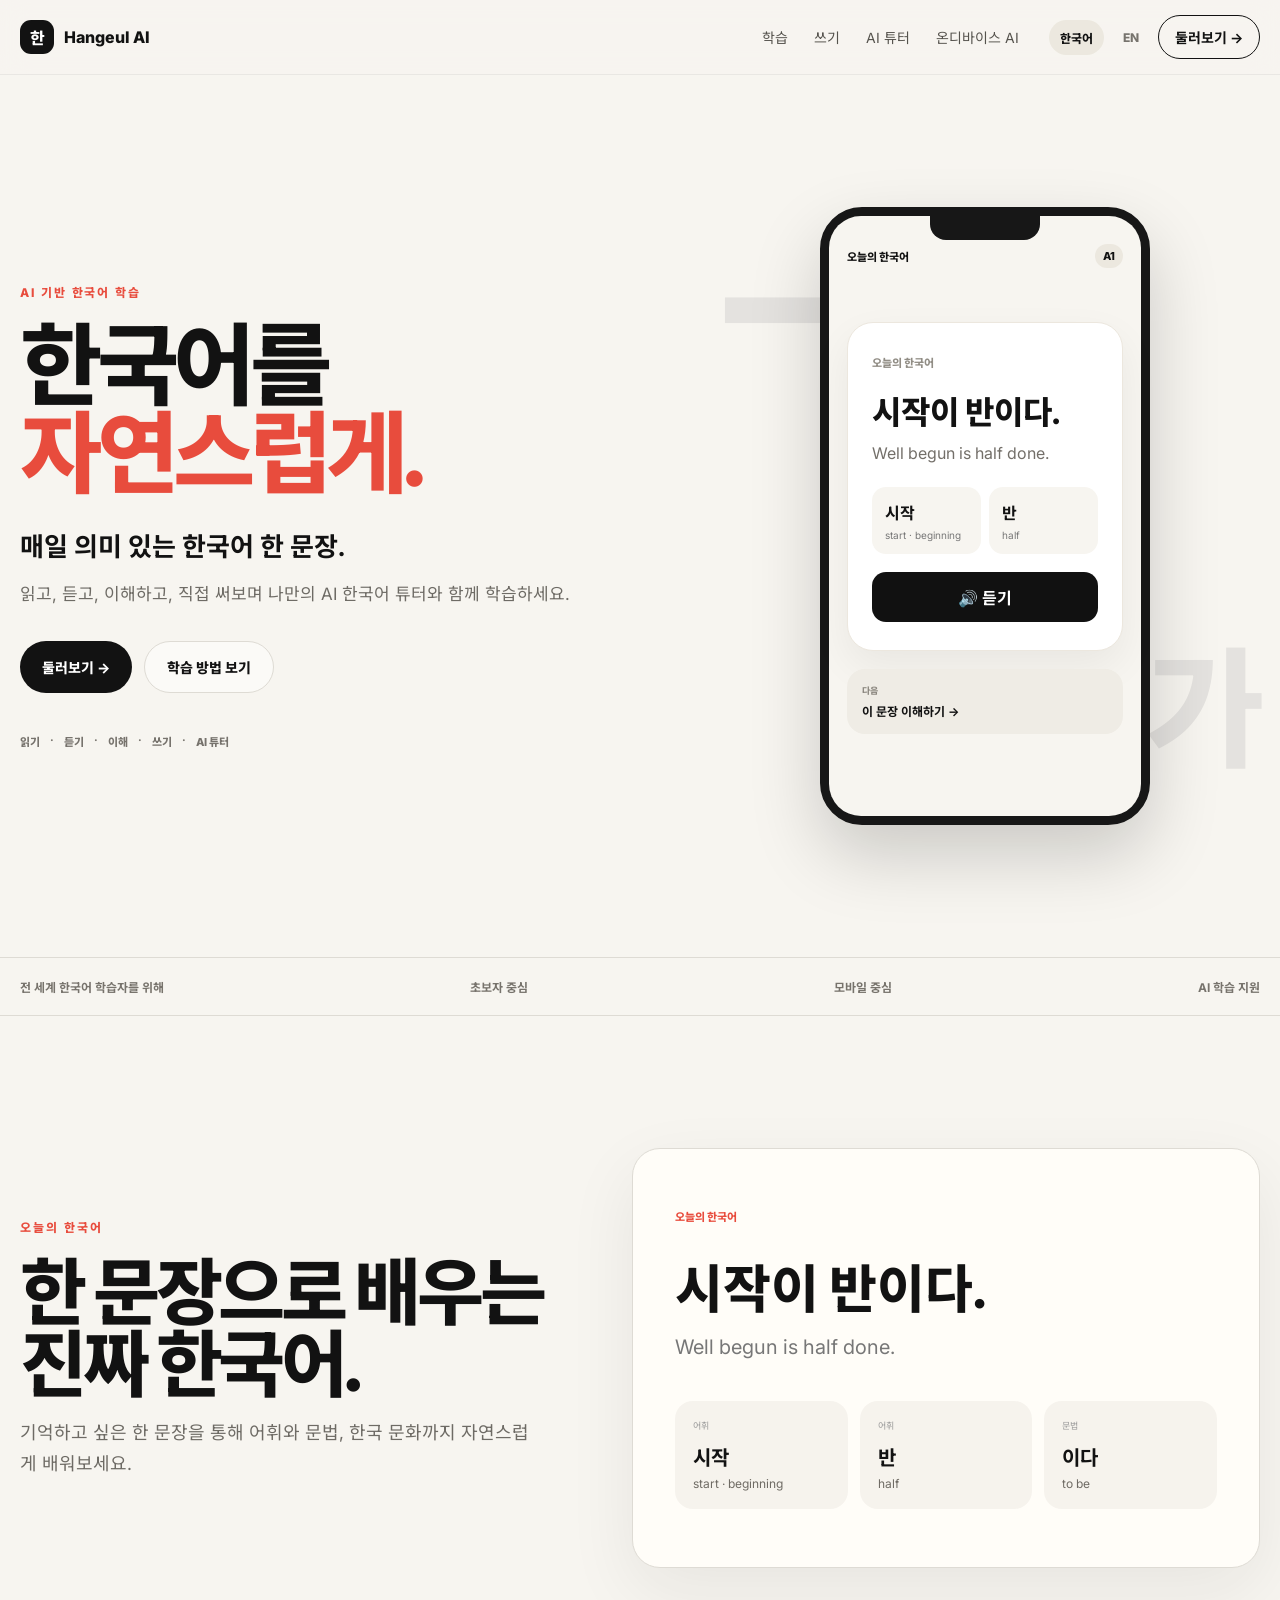
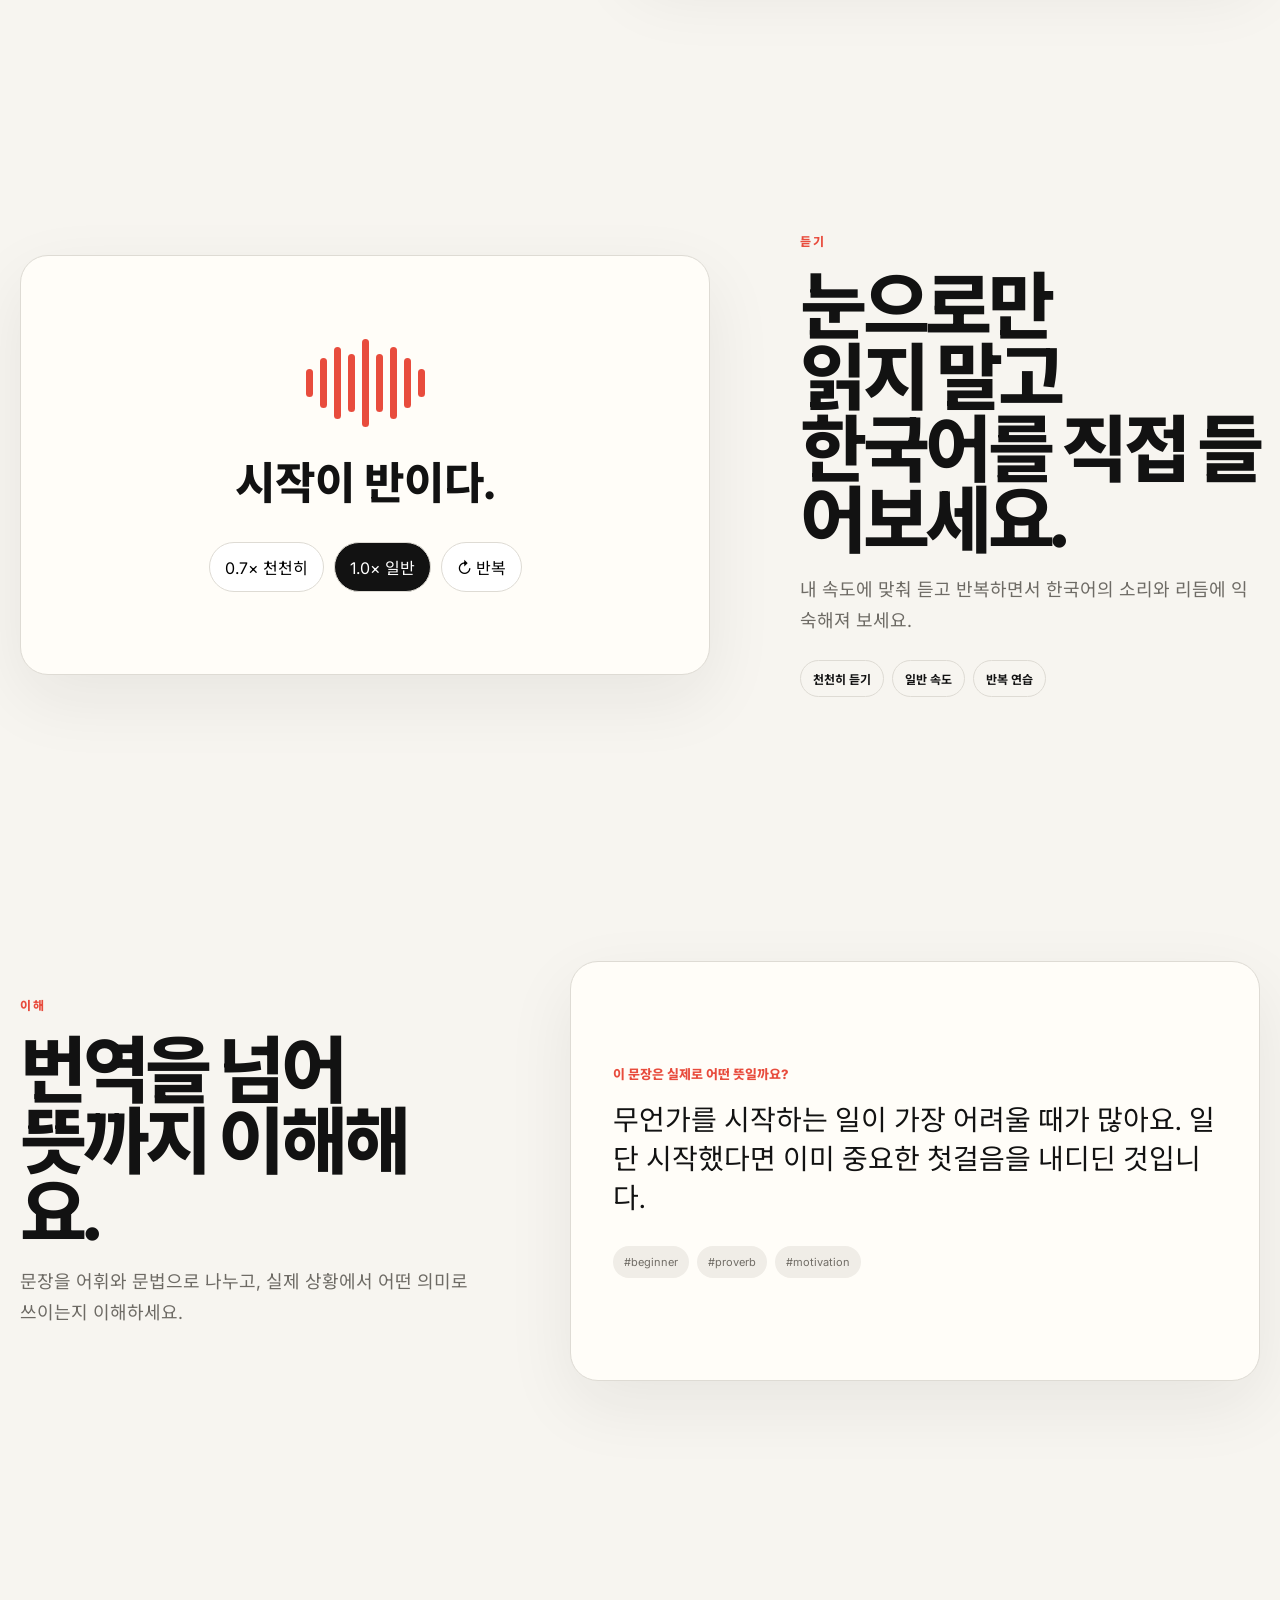
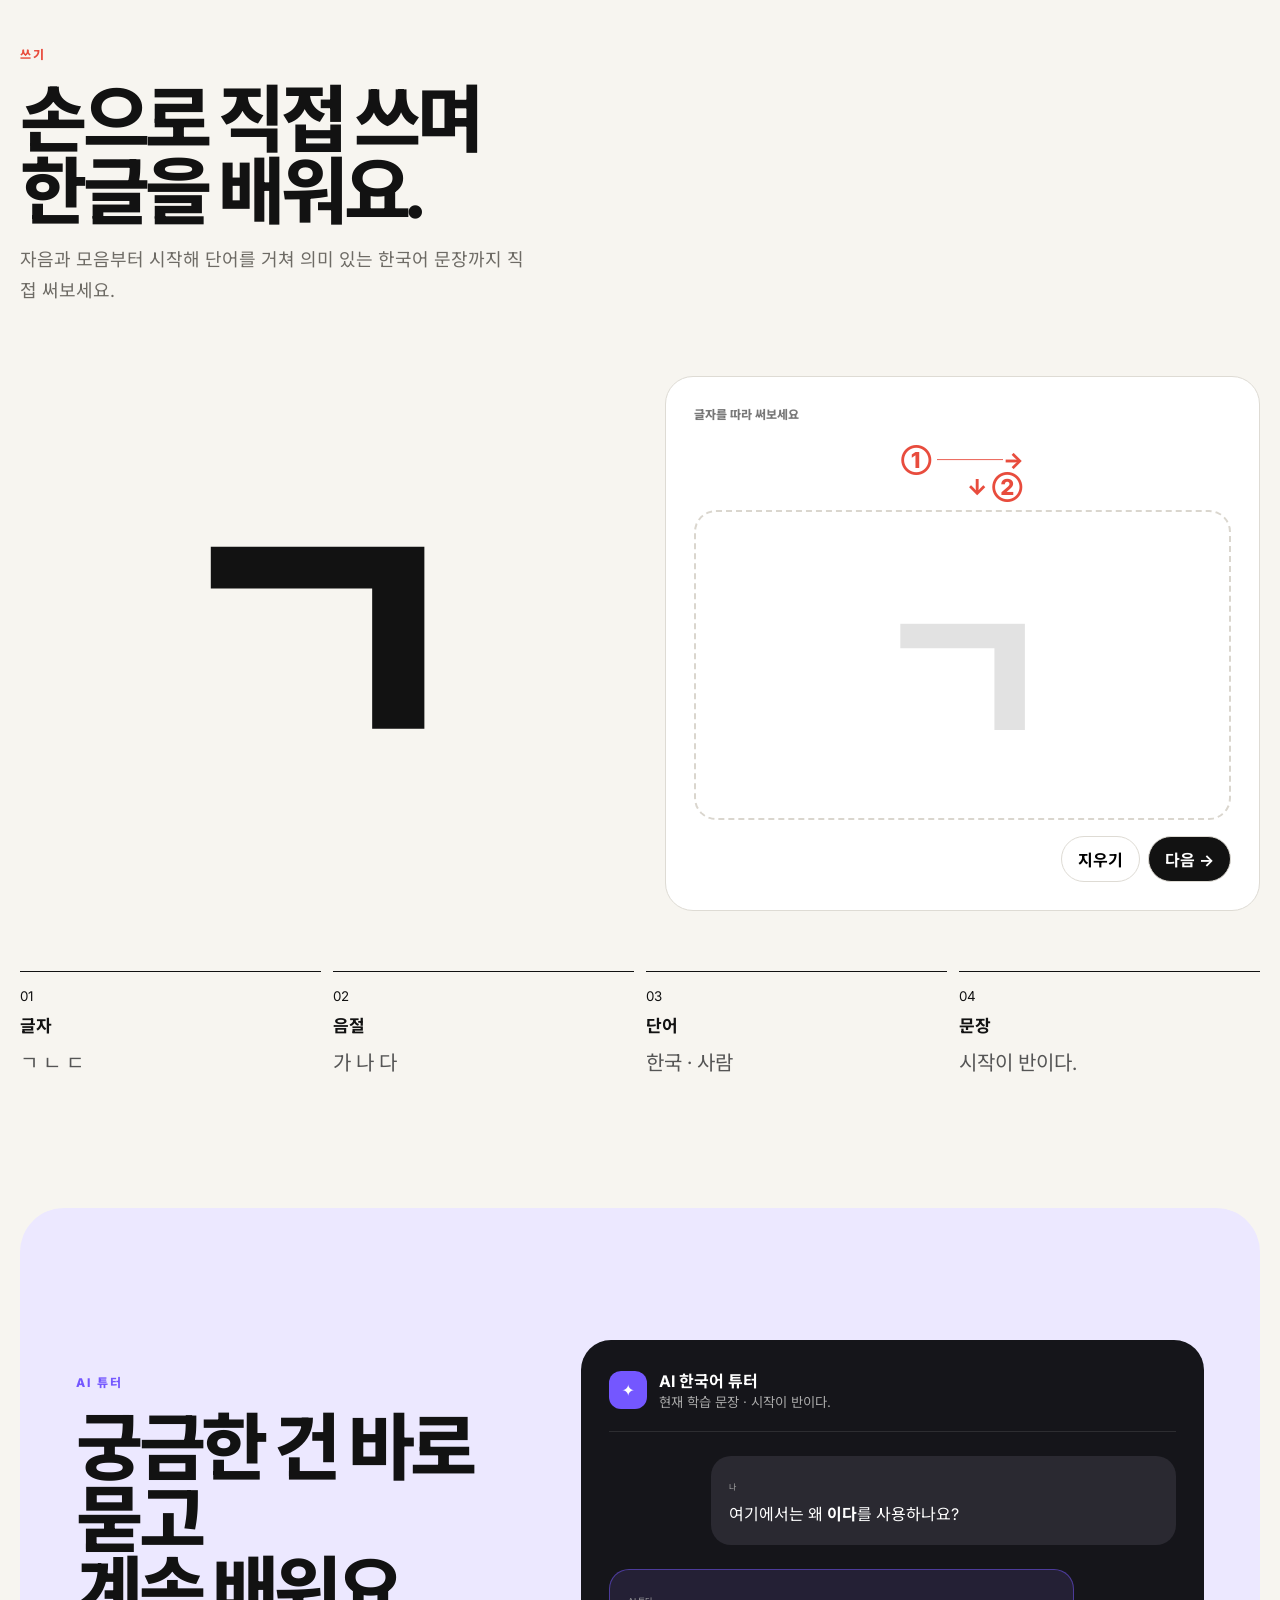
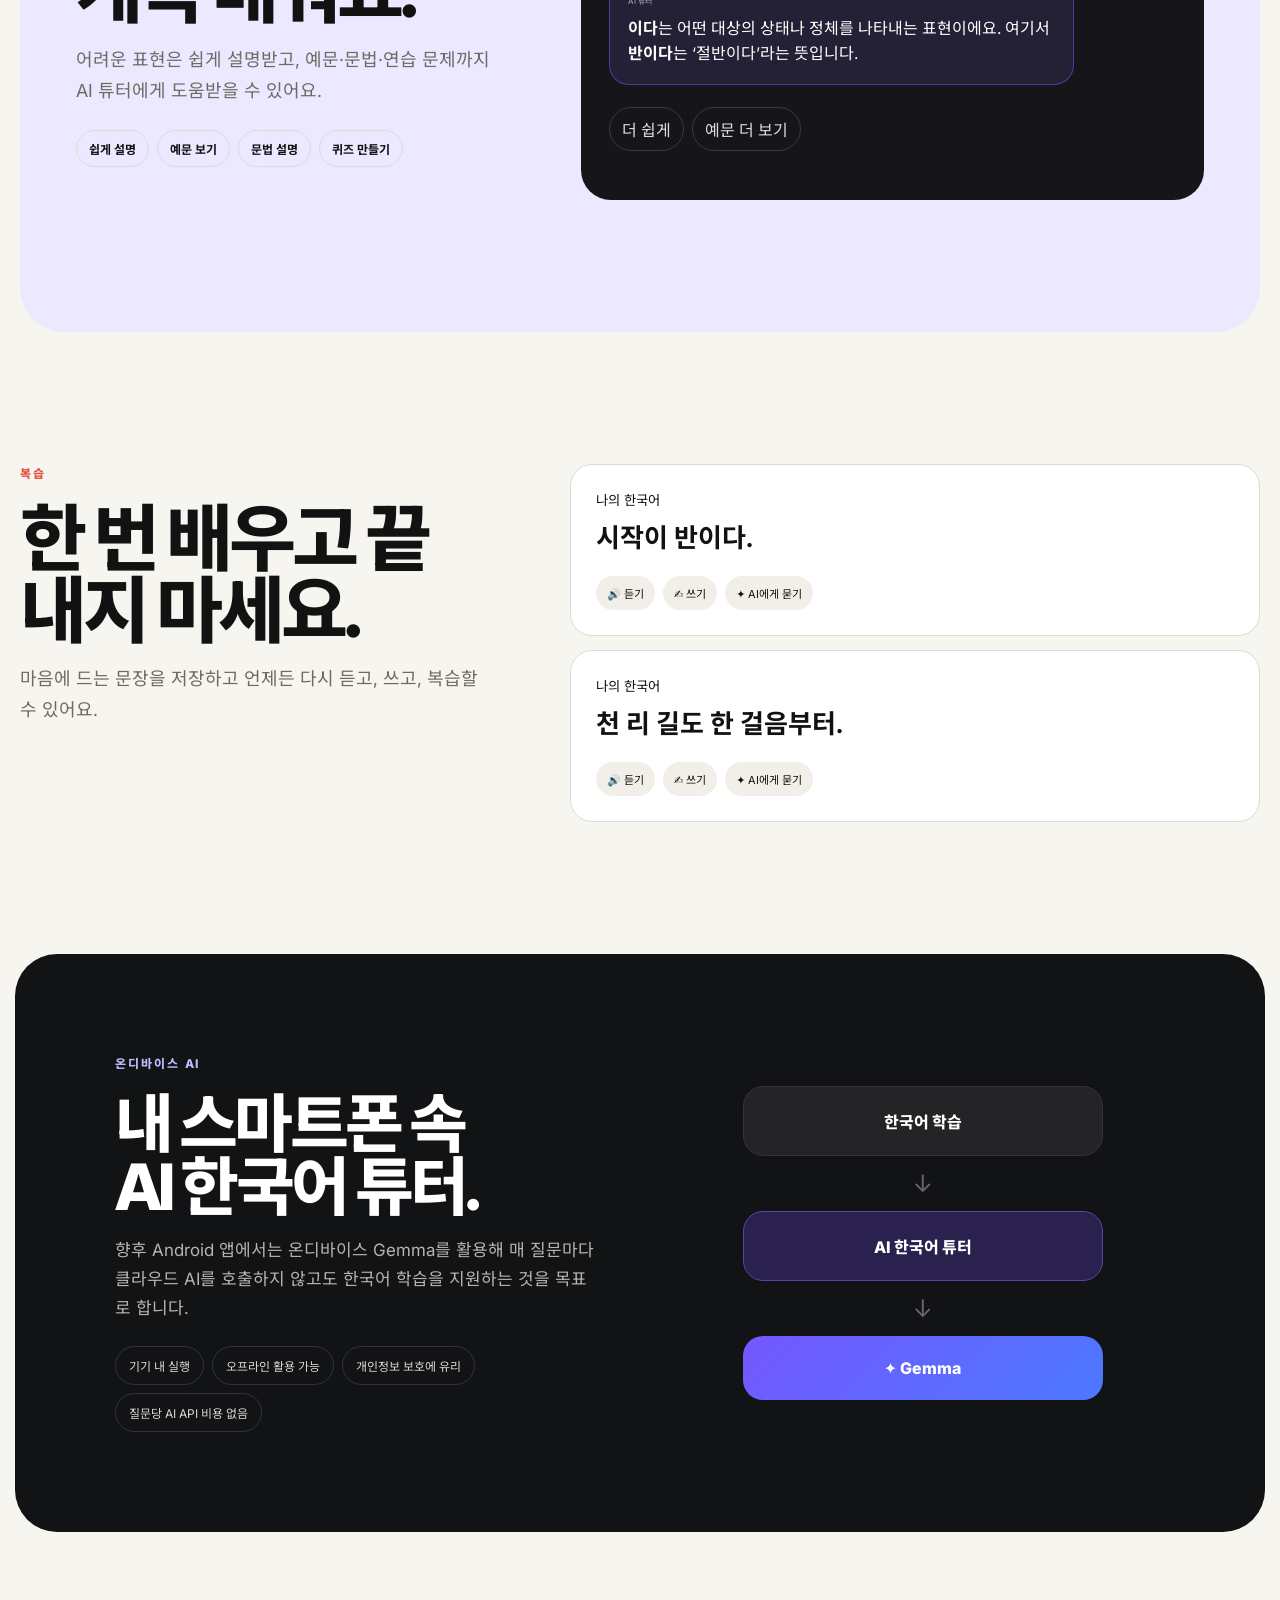
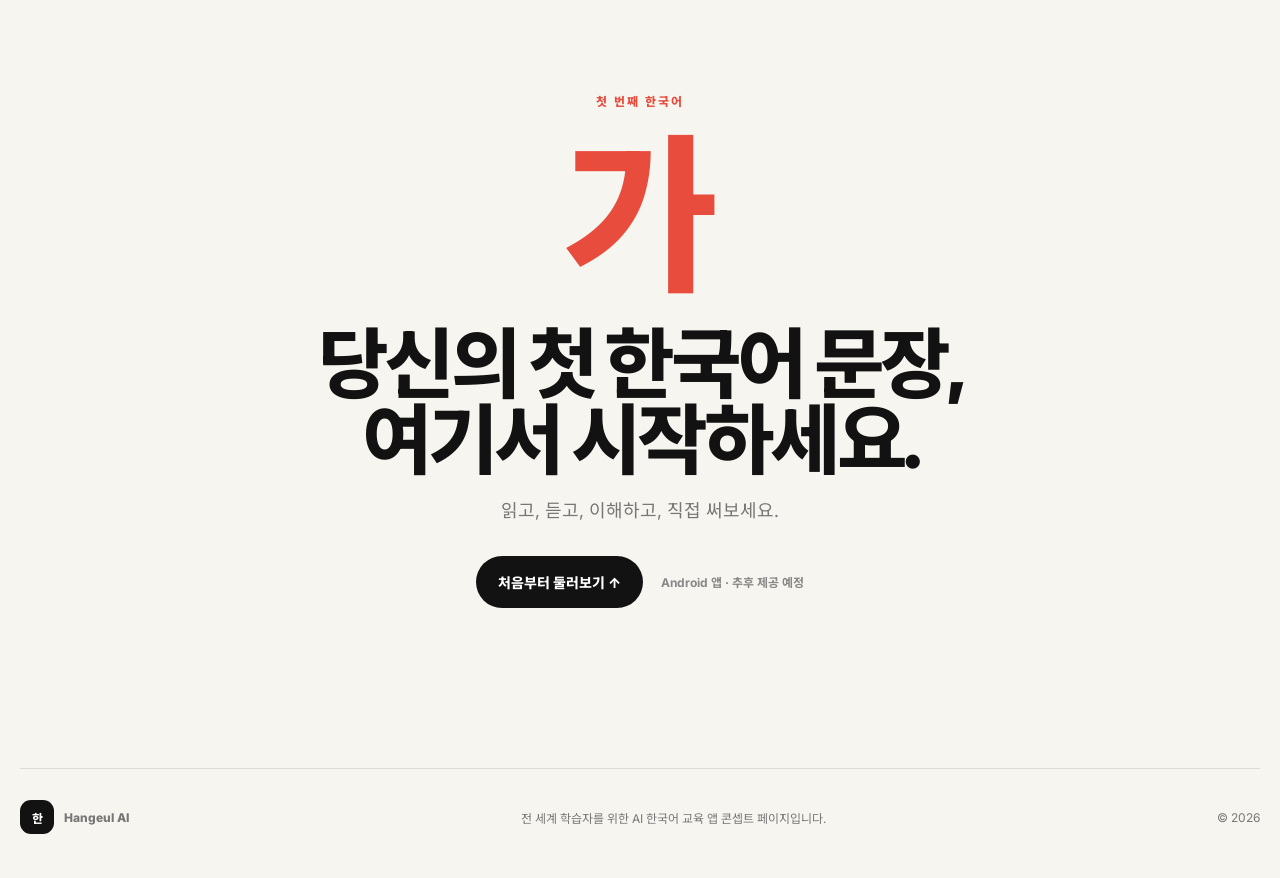
==== commit 1cd5ee00: "Use English glosses for Korean lesson vocabulary" ====
--- a/index.html
+++ b/index.html
@@ -5,56 +5,18 @@
 <meta name="viewport" content="width=device-width, initial-scale=1.0" />
 <meta name="description" content="의미 있는 한국어 한 문장으로 읽고, 듣고, 이해하고, 쓰며 AI 튜터와 함께 배우는 한국어 학습 앱 콘셉트 페이지." />
 <title>Hangeul AI — 자연스럽게 배우는 한국어</title>
-<link rel="preconnect" href="https://fonts.googleapis.com">
-<link rel="preconnect" href="https://fonts.gstatic.com" crossorigin>
-<link href="https://fonts.googleapis.com/css2?family=Inter:wght@400;500;600;700;800&family=Noto+Sans+KR:wght@400;500;600;700;800&display=swap" rel="stylesheet">
-<link rel="stylesheet" href="./styles.css" />
-</head>
-<body>
-<header class="site-header">
-  <div class="nav-shell">
-    <a class="brand" href="#top"><span class="brand-mark">한</span><span>Hangeul AI</span></a>
-    <nav class="desktop-nav"><a href="#learn">학습</a><a href="#write">쓰기</a><a href="#ai">AI 튜터</a><a href="#private-ai">온디바이스 AI</a></nav>
-    <div class="header-actions"><a class="lang-link active" href="./index.html">한국어</a><a class="lang-link" href="./en.html">EN</a><a class="nav-cta" href="#experience">둘러보기 →</a></div>
-  </div>
-</header>
+<link rel="preconnect" href="https://fonts.googleapis.com"><link rel="preconnect" href="https://fonts.gstatic.com" crossorigin><link href="https://fonts.googleapis.com/css2?family=Inter:wght@400;500;600;700;800&family=Noto+Sans+KR:wght@400;500;600;700;800&display=swap" rel="stylesheet"><link rel="stylesheet" href="./styles.css" />
+</head><body>
+<header class="site-header"><div class="nav-shell"><a class="brand" href="#top"><span class="brand-mark">한</span><span>Hangeul AI</span></a><nav class="desktop-nav"><a href="#learn">학습</a><a href="#write">쓰기</a><a href="#ai">AI 튜터</a><a href="#private-ai">온디바이스 AI</a></nav><div class="header-actions"><a class="lang-link active" href="./index.html">한국어</a><a class="lang-link" href="./en.html">EN</a><a class="nav-cta" href="#experience">둘러보기 →</a></div></div></header>
 <main id="top">
-<section class="hero section">
-  <div class="hero-copy">
-    <div class="eyebrow">AI 기반 한국어 학습</div>
-    <h1>한국어를<br><span>자연스럽게.</span></h1>
-    <p class="hero-lead">매일 의미 있는 한국어 한 문장.</p>
-    <p class="hero-sub">읽고, 듣고, 이해하고, 직접 써보며 나만의 AI 한국어 튜터와 함께 학습하세요.</p>
-    <div class="hero-actions"><a class="button primary" href="#experience">둘러보기 →</a><a class="button ghost" href="#learn">학습 방법 보기</a></div>
-    <div class="feature-strip"><span>읽기</span><b>·</b><span>듣기</span><b>·</b><span>이해</span><b>·</b><span>쓰기</span><b>·</b><span>AI 튜터</span></div>
-  </div>
-  <div class="hero-visual">
-    <div class="hangul-orbit orbit-one">ㄱ</div><div class="hangul-orbit orbit-two">가</div>
-    <div class="phone"><div class="phone-notch"></div><div class="phone-screen">
-      <div class="phone-topline"><span>오늘의 한국어</span><span class="pill-mini">A1</span></div>
-      <div class="quote-card"><span class="quote-kicker">오늘의 한국어</span><div class="quote-ko">시작이 반이다.</div><div class="quote-en">시작하는 것만으로도 절반은 이룬 셈이에요.</div>
-      <div class="word-row"><div><strong>시작</strong><span>시작 · 시작점</span></div><div><strong>반</strong><span>절반</span></div></div>
-      <button class="listen-demo" type="button" data-tts="시작이 반이다.">🔊 듣기</button></div>
-      <div class="mock-note"><span>다음</span><strong>이 문장 이해하기 →</strong></div>
-    </div></div>
-  </div>
-</section>
+<section class="hero section"><div class="hero-copy"><div class="eyebrow">AI 기반 한국어 학습</div><h1>한국어를<br><span>자연스럽게.</span></h1><p class="hero-lead">매일 의미 있는 한국어 한 문장.</p><p class="hero-sub">읽고, 듣고, 이해하고, 직접 써보며 나만의 AI 한국어 튜터와 함께 학습하세요.</p><div class="hero-actions"><a class="button primary" href="#experience">둘러보기 →</a><a class="button ghost" href="#learn">학습 방법 보기</a></div><div class="feature-strip"><span>읽기</span><b>·</b><span>듣기</span><b>·</b><span>이해</span><b>·</b><span>쓰기</span><b>·</b><span>AI 튜터</span></div></div><div class="hero-visual"><div class="hangul-orbit orbit-one">ㄱ</div><div class="hangul-orbit orbit-two">가</div><div class="phone"><div class="phone-notch"></div><div class="phone-screen"><div class="phone-topline"><span>오늘의 한국어</span><span class="pill-mini">A1</span></div><div class="quote-card"><span class="quote-kicker">오늘의 한국어</span><div class="quote-ko">시작이 반이다.</div><div class="quote-en">Well begun is half done.</div><div class="word-row"><div><strong>시작</strong><span>start · beginning</span></div><div><strong>반</strong><span>half</span></div></div><button class="listen-demo" type="button" data-tts="시작이 반이다.">🔊 듣기</button></div><div class="mock-note"><span>다음</span><strong>이 문장 이해하기 →</strong></div></div></div></div></section>
 <section class="trust-line"><div>전 세계 한국어 학습자를 위해</div><div>초보자 중심</div><div>모바일 중심</div><div>AI 학습 지원</div></section>
-<section class="section feature-section" id="learn"><div class="section-copy"><div class="eyebrow">오늘의 한국어</div><h2><span class="keep-line">한 문장으로 배우는</span><br>진짜 한국어.</h2><p>기억하고 싶은 한 문장을 통해 어휘와 문법, 한국 문화까지 자연스럽게 배워보세요.</p></div>
-<div class="demo-board lesson-board"><div class="demo-label">오늘의 한국어</div><div class="lesson-main">시작이 반이다.</div><div class="lesson-translation">시작하는 것만으로도 절반은 이룬 셈이에요.</div><div class="vocab-grid"><article><small>어휘</small><strong>시작</strong><span>start · beginning</span></article><article><small>어휘</small><strong>반</strong><span>절반</span></article><article><small>문법</small><strong>이다</strong><span>~이다</span></article></div></div></section>
-<section class="section feature-section reverse"><div class="section-copy"><div class="eyebrow">듣기</div><h2>눈으로만<br>읽지 말고<br>한국어를 직접 들어보세요.</h2><p>내 속도에 맞춰 듣고 반복하면서 한국어의 소리와 리듬에 익숙해져 보세요.</p><div class="micro-points"><span>천천히 듣기</span><span>일반 속도</span><span>반복 연습</span></div></div>
-<div class="demo-board listen-board"><div class="sound-wave"><i></i><i></i><i></i><i></i><i></i><i></i><i></i><i></i><i></i></div><div class="listen-sentence">시작이 반이다.</div><div class="speed-row"><button class="speed-chip">0.7× 천천히</button><button class="speed-chip active">1.0× 일반</button><button class="speed-chip">↻ 반복</button></div></div></section>
-<section class="section feature-section"><div class="section-copy"><div class="eyebrow">이해</div><h2>번역을 넘어<br>뜻까지 이해해요.</h2><p>문장을 어휘와 문법으로 나누고, 실제 상황에서 어떤 의미로 쓰이는지 이해하세요.</p></div>
-<div class="demo-board meaning-board"><div class="meaning-title">이 문장은 실제로 어떤 뜻일까요?</div><p>무언가를 시작하는 일이 가장 어려울 때가 많아요. 일단 시작했다면 이미 중요한 첫걸음을 내디딘 것입니다.</p><div class="meaning-tags"><span>#beginner</span><span>#proverb</span><span>#motivation</span></div></div></section>
-<section class="section writing-section" id="write"><div class="write-intro"><div class="eyebrow">쓰기</div><h2>손으로 직접 쓰며<br>한글을 배워요.</h2><p>자음과 모음부터 시작해 단어를 거쳐 의미 있는 한국어 문장까지 직접 써보세요.</p></div>
-<div class="writing-stage"><div class="giant-hangul">ㄱ</div><div class="trace-card"><div class="trace-instruction">글자를 따라 써보세요</div><div class="stroke-guide">① ───→<br><span>↓ ②</span></div><div class="trace-box"><span>ㄱ</span></div><div class="trace-actions"><button>지우기</button><button class="dark-btn">다음 →</button></div></div></div>
-<div class="progression"><div><small>01</small><strong>글자</strong><span>ㄱ ㄴ ㄷ</span></div><div><small>02</small><strong>음절</strong><span>가 나 다</span></div><div><small>03</small><strong>단어</strong><span>한국 · 사람</span></div><div><small>04</small><strong>문장</strong><span>시작이 반이다.</span></div></div></section>
-<section class="section feature-section ai-section" id="ai"><div class="section-copy"><div class="eyebrow purple">AI 튜터</div><h2>궁금한 건 바로 묻고<br>계속 배워요.</h2><p>어려운 표현은 쉽게 설명받고, 예문·문법·연습 문제까지 AI 튜터에게 도움받을 수 있어요.</p><div class="quick-actions"><span>쉽게 설명</span><span>예문 보기</span><span>문법 설명</span><span>퀴즈 만들기</span></div></div>
-<div class="chat-panel"><div class="chat-head"><span class="ai-dot">✦</span><div><strong>AI 한국어 튜터</strong><small>현재 학습 문장 · 시작이 반이다.</small></div></div><div class="bubble user-bubble"><small>나</small><p>여기에서는 왜 <strong>이다</strong>를 사용하나요?</p></div><div class="bubble ai-bubble"><small>AI 튜터</small><p><strong>이다</strong>는 어떤 대상의 상태나 정체를 나타내는 표현이에요. 여기서 <strong>반이다</strong>는 ‘절반이다’라는 뜻입니다.</p></div><div class="chat-actions"><button>더 쉽게</button><button>예문 더 보기</button></div></div></section>
+<section class="section feature-section" id="learn"><div class="section-copy"><div class="eyebrow">오늘의 한국어</div><h2><span class="keep-line">한 문장으로 배우는</span><br>진짜 한국어.</h2><p>기억하고 싶은 한 문장을 통해 어휘와 문법, 한국 문화까지 자연스럽게 배워보세요.</p></div><div class="demo-board lesson-board"><div class="demo-label">오늘의 한국어</div><div class="lesson-main">시작이 반이다.</div><div class="lesson-translation">Well begun is half done.</div><div class="vocab-grid"><article><small>어휘</small><strong>시작</strong><span>start · beginning</span></article><article><small>어휘</small><strong>반</strong><span>half</span></article><article><small>문법</small><strong>이다</strong><span>to be</span></article></div></div></section>
+<section class="section feature-section reverse"><div class="section-copy"><div class="eyebrow">듣기</div><h2>눈으로만<br>읽지 말고<br>한국어를 직접 들어보세요.</h2><p>내 속도에 맞춰 듣고 반복하면서 한국어의 소리와 리듬에 익숙해져 보세요.</p><div class="micro-points"><span>천천히 듣기</span><span>일반 속도</span><span>반복 연습</span></div></div><div class="demo-board listen-board"><div class="sound-wave"><i></i><i></i><i></i><i></i><i></i><i></i><i></i><i></i><i></i></div><div class="listen-sentence">시작이 반이다.</div><div class="speed-row"><button class="speed-chip">0.7× 천천히</button><button class="speed-chip active">1.0× 일반</button><button class="speed-chip">↻ 반복</button></div></div></section>
+<section class="section feature-section"><div class="section-copy"><div class="eyebrow">이해</div><h2>번역을 넘어<br>뜻까지 이해해요.</h2><p>문장을 어휘와 문법으로 나누고, 실제 상황에서 어떤 의미로 쓰이는지 이해하세요.</p></div><div class="demo-board meaning-board"><div class="meaning-title">이 문장은 실제로 어떤 뜻일까요?</div><p>무언가를 시작하는 일이 가장 어려울 때가 많아요. 일단 시작했다면 이미 중요한 첫걸음을 내디딘 것입니다.</p><div class="meaning-tags"><span>#beginner</span><span>#proverb</span><span>#motivation</span></div></div></section>
+<section class="section writing-section" id="write"><div class="write-intro"><div class="eyebrow">쓰기</div><h2>손으로 직접 쓰며<br>한글을 배워요.</h2><p>자음과 모음부터 시작해 단어를 거쳐 의미 있는 한국어 문장까지 직접 써보세요.</p></div><div class="writing-stage"><div class="giant-hangul">ㄱ</div><div class="trace-card"><div class="trace-instruction">글자를 따라 써보세요</div><div class="stroke-guide">① ───→<br><span>↓ ②</span></div><div class="trace-box"><span>ㄱ</span></div><div class="trace-actions"><button>지우기</button><button class="dark-btn">다음 →</button></div></div></div><div class="progression"><div><small>01</small><strong>글자</strong><span>ㄱ ㄴ ㄷ</span></div><div><small>02</small><strong>음절</strong><span>가 나 다</span></div><div><small>03</small><strong>단어</strong><span>한국 · 사람</span></div><div><small>04</small><strong>문장</strong><span>시작이 반이다.</span></div></div></section>
+<section class="section feature-section ai-section" id="ai"><div class="section-copy"><div class="eyebrow purple">AI 튜터</div><h2>궁금한 건 바로 묻고<br>계속 배워요.</h2><p>어려운 표현은 쉽게 설명받고, 예문·문법·연습 문제까지 AI 튜터에게 도움받을 수 있어요.</p><div class="quick-actions"><span>쉽게 설명</span><span>예문 보기</span><span>문법 설명</span><span>퀴즈 만들기</span></div></div><div class="chat-panel"><div class="chat-head"><span class="ai-dot">✦</span><div><strong>AI 한국어 튜터</strong><small>현재 학습 문장 · 시작이 반이다.</small></div></div><div class="bubble user-bubble"><small>나</small><p>여기에서는 왜 <strong>이다</strong>를 사용하나요?</p></div><div class="bubble ai-bubble"><small>AI 튜터</small><p><strong>이다</strong>는 어떤 대상의 상태나 정체를 나타내는 표현이에요. 여기서 <strong>반이다</strong>는 ‘절반이다’라는 뜻입니다.</p></div><div class="chat-actions"><button>더 쉽게</button><button>예문 더 보기</button></div></div></section>
 <section class="section review-section"><div class="section-copy"><div class="eyebrow">복습</div><h2>한 번 배우고 끝내지 마세요.</h2><p>마음에 드는 문장을 저장하고 언제든 다시 듣고, 쓰고, 복습할 수 있어요.</p></div><div class="library"><article><div><small>나의 한국어</small><strong>시작이 반이다.</strong></div><div class="library-actions"><span>🔊 듣기</span><span>✍ 쓰기</span><span>✦ AI에게 묻기</span></div></article><article><div><small>나의 한국어</small><strong>천 리 길도 한 걸음부터.</strong></div><div class="library-actions"><span>🔊 듣기</span><span>✍ 쓰기</span><span>✦ AI에게 묻기</span></div></article></div></section>
 <section class="section private-section" id="private-ai"><div class="private-copy"><div class="eyebrow light">온디바이스 AI</div><h2>내 스마트폰 속<br>AI 한국어 튜터.</h2><p>향후 Android 앱에서는 온디바이스 Gemma를 활용해 매 질문마다 클라우드 AI를 호출하지 않고도 한국어 학습을 지원하는 것을 목표로 합니다.</p><div class="private-pills"><span>기기 내 실행</span><span>오프라인 활용 가능</span><span>개인정보 보호에 유리</span><span>질문당 AI API 비용 없음</span></div></div><div class="device-stack"><div class="device-chip">한국어 학습</div><div class="down-arrow">↓</div><div class="device-chip purple-chip">AI 한국어 튜터</div><div class="down-arrow">↓</div><div class="gemma-chip">✦ Gemma</div></div></section>
 <section class="final-cta" id="experience"><div class="eyebrow">첫 번째 한국어</div><div class="final-glyph">가</div><h2>당신의 첫 한국어 문장,<br>여기서 시작하세요.</h2><p>읽고, 듣고, 이해하고, 직접 써보세요.</p><div class="final-actions"><a class="button primary" href="#top">처음부터 둘러보기 ↑</a><span class="coming">Android 앱 · 추후 제공 예정</span></div></section>
-</main>
-<footer><a class="brand" href="#top"><span class="brand-mark">한</span><span>Hangeul AI</span></a><p>전 세계 학습자를 위한 AI 한국어 교육 앱 콘셉트 페이지입니다.</p><span>© 2026</span></footer>
-<script src="./script.js"></script>
-</body></html>+</main><footer><a class="brand" href="#top"><span class="brand-mark">한</span><span>Hangeul AI</span></a><p>전 세계 학습자를 위한 AI 한국어 교육 앱 콘셉트 페이지입니다.</p><span>© 2026</span></footer><script src="./script.js"></script></body></html>
--- a/styles.css
+++ b/styles.css
@@ -1 +1 @@
-:root{--bg:#f7f5f0;--paper:#fffdf8;--ink:#121212;--muted:#6e6b65;--line:#dedbd4;--red:#e84c3d;--purple:#7457ff;--dark:#111315;--radius:28px}*{box-sizing:border-box}html{scroll-behavior:smooth}body{margin:0;background:var(--bg);color:var(--ink);font-family:Inter,"Noto Sans KR",system-ui,sans-serif;-webkit-font-smoothing:antialiased}button,a{font:inherit}button{cursor:pointer}a{color:inherit;text-decoration:none}.site-header{position:sticky;top:0;z-index:20;backdrop-filter:blur(14px);background:rgba(247,245,240,.82);border-bottom:1px solid rgba(18,18,18,.06)}.nav-shell{width:min(1240px,calc(100% - 40px));height:74px;margin:auto;display:flex;align-items:center;gap:30px}.brand{display:flex;align-items:center;gap:10px;font-weight:800}.brand-mark{width:34px;height:34px;border-radius:11px;display:grid;place-items:center;background:var(--ink);color:#fff}.desktop-nav{margin-left:auto;display:flex;gap:26px;color:#55524d;font-size:14px}.nav-cta{padding:11px 16px;border:1px solid var(--ink);border-radius:999px;font-weight:700;font-size:14px}.section{width:min(1240px,calc(100% - 40px));margin:auto;padding:132px 0}.hero{min-height:760px;display:grid;grid-template-columns:1.05fr .95fr;align-items:center;gap:80px}.eyebrow{font-size:12px;font-weight:800;letter-spacing:.16em;color:var(--red);margin-bottom:22px}.eyebrow.purple{color:var(--purple)}.eyebrow.light{color:#bdb9ff}.hero h1,.section h2,.final-cta h2{margin:0;letter-spacing:-.06em;line-height:.98;font-weight:800}.hero h1{font-size:clamp(64px,7vw,106px)}.hero h1 span{color:var(--red)}.hero-lead{font-size:26px;margin:28px 0 12px;font-weight:700}.hero-sub{font-size:17px;line-height:1.7;color:var(--muted);max-width:560px}.hero-actions{display:flex;gap:12px;margin-top:32px}.button{display:inline-flex;align-items:center;justify-content:center;min-height:52px;padding:0 22px;border-radius:999px;font-weight:800;font-size:14px}.button.primary{background:var(--ink);color:white}.button.ghost{border:1px solid var(--line);background:rgba(255,255,255,.45)}.feature-strip{display:flex;gap:10px;flex-wrap:wrap;margin-top:40px;color:#77736d;font-size:11px;font-weight:800}.hero-visual{position:relative;min-height:600px;display:grid;place-items:center}.phone{width:330px;border:9px solid #171717;border-radius:42px;background:#171717;box-shadow:0 30px 70px rgba(0,0,0,.18);position:relative;z-index:2}.phone-notch{width:110px;height:24px;border-radius:0 0 16px 16px;background:#171717;position:absolute;left:50%;top:0;transform:translateX(-50%);z-index:3}.phone-screen{min-height:600px;border-radius:32px;background:#f7f5f0;padding:28px 18px 18px}.phone-topline{display:flex;justify-content:space-between;align-items:center;font-size:11px;font-weight:800}.pill-mini{padding:5px 8px;background:#ece8df;border-radius:999px}.quote-card{margin-top:54px;padding:28px 24px;border-radius:26px;background:#fff;border:1px solid #ece7de;box-shadow:0 16px 40px rgba(0,0,0,.06)}.quote-kicker{font-size:11px;color:#918d85;font-weight:800}.quote-ko{font-size:32px;font-weight:800;margin-top:16px}.quote-en{color:#736f69;margin-top:10px}.word-row{display:grid;grid-template-columns:1fr 1fr;gap:8px;margin-top:24px}.word-row div{padding:13px;border-radius:14px;background:#f7f5f0}.word-row strong,.word-row span{display:block}.word-row span{font-size:10px;color:#777;margin-top:5px}.listen-demo{width:100%;border:0;border-radius:14px;background:#111;color:#fff;padding:13px;margin-top:18px;font-weight:700}.mock-note{margin-top:18px;padding:15px;border-radius:18px;background:#efece5}.mock-note span,.mock-note strong{display:block}.mock-note span{font-size:9px;color:#8b877f;font-weight:800}.mock-note strong{font-size:12px;margin-top:5px}.hangul-orbit{position:absolute;font-weight:800;color:rgba(17,19,21,.08);line-height:1}.orbit-one{font-size:220px;left:-20px;top:40px}.orbit-two{font-size:130px;right:-5px;bottom:50px}.trust-line{border-top:1px solid var(--line);border-bottom:1px solid var(--line);padding:20px max(20px,calc((100% - 1240px)/2));display:flex;justify-content:space-between;gap:20px;flex-wrap:wrap;font-size:12px;color:#77736c;font-weight:700}.feature-section{display:grid;grid-template-columns:.8fr 1.2fr;gap:90px;align-items:center}.feature-section.reverse{grid-template-columns:1.2fr .8fr}.feature-section.reverse .section-copy{order:2}.section-copy h2,.write-intro h2{font-size:clamp(52px,5.7vw,82px)}.section-copy p,.write-intro p{color:var(--muted);font-size:18px;line-height:1.7;max-width:520px}.keep-line{white-space:nowrap}.demo-board{min-height:420px;border-radius:var(--radius);background:var(--paper);border:1px solid var(--line);padding:42px;box-shadow:0 24px 70px rgba(29,27,24,.07)}.lesson-board{display:flex;flex-direction:column;justify-content:center}.demo-label{font-size:11px;font-weight:800;color:var(--red)}.lesson-main{font-size:52px;font-weight:800;margin-top:24px}.lesson-translation{font-size:20px;color:#777;margin-top:12px}.vocab-grid{display:grid;grid-template-columns:repeat(3,1fr);gap:12px;margin-top:42px}.vocab-grid article{background:#f6f3ed;padding:18px;border-radius:18px}.vocab-grid small,.vocab-grid strong,.vocab-grid span{display:block}.vocab-grid small{font-size:9px;color:#999}.vocab-grid strong{font-size:20px;margin-top:10px}.vocab-grid span{font-size:12px;color:#6f6b64;margin-top:5px}.listen-board{display:grid;place-items:center;align-content:center}.sound-wave{display:flex;align-items:center;gap:7px;height:90px}.sound-wave i{display:block;width:7px;border-radius:999px;background:var(--red);height:28px}.sound-wave i:nth-child(2),.sound-wave i:nth-child(8){height:50px}.sound-wave i:nth-child(3),.sound-wave i:nth-child(7){height:72px}.sound-wave i:nth-child(4),.sound-wave i:nth-child(6){height:58px}.sound-wave i:nth-child(5){height:88px}.listen-sentence{font-size:44px;font-weight:800;margin:20px 0 30px}.speed-row{display:flex;gap:10px;flex-wrap:wrap;justify-content:center}.speed-chip{border:1px solid var(--line);background:white;padding:12px 15px;border-radius:999px}.speed-chip.active{background:var(--ink);color:#fff}.micro-points,.quick-actions,.private-pills{display:flex;flex-wrap:wrap;gap:8px;margin-top:24px}.micro-points span,.quick-actions span{border:1px solid var(--line);padding:9px 12px;border-radius:999px;font-size:12px;font-weight:700}.meaning-board{display:flex;flex-direction:column;justify-content:center}.meaning-title{font-size:13px;font-weight:800;color:var(--red);margin-bottom:18px}.meaning-board p{font-size:28px;line-height:1.4;margin:0}.meaning-tags{display:flex;gap:8px;margin-top:28px;flex-wrap:wrap}.meaning-tags span{background:#f0ede7;border-radius:999px;padding:9px 11px;font-size:11px;color:#716d66}.writing-stage{display:grid;grid-template-columns:1fr 1fr;align-items:center;gap:50px;margin-top:70px}.giant-hangul{font-size:360px;font-weight:800;line-height:.8;text-align:center}.trace-card{border-radius:var(--radius);background:#fff;border:1px solid var(--line);padding:28px}.trace-instruction{font-size:12px;font-weight:800;color:#777}.stroke-guide{text-align:center;font-weight:800;font-size:22px;color:var(--red);margin:20px 0 10px}.stroke-guide span{display:inline-block;margin-left:64px}.trace-box{height:310px;border:2px dashed #dad6ce;border-radius:22px;display:grid;place-items:center}.trace-box span{font-size:210px;font-weight:800;color:rgba(18,18,18,.12)}.trace-actions{display:flex;justify-content:flex-end;gap:8px;margin-top:16px}.trace-actions button{border:1px solid var(--line);background:#fff;border-radius:999px;padding:10px 16px;font-weight:700}.trace-actions .dark-btn{background:var(--ink);color:#fff}.progression{display:grid;grid-template-columns:repeat(4,1fr);gap:12px;margin-top:60px}.progression div{border-top:1px solid var(--ink);padding-top:16px}.progression small,.progression strong,.progression span{display:block}.progression strong{font-size:17px;margin-top:8px}.progression span{font-size:20px;margin-top:10px;color:#555}.ai-section{background:#ece8ff;border-radius:44px;padding-left:56px;padding-right:56px}.chat-panel{background:#15151a;color:#fff;border-radius:30px;padding:28px;min-height:460px}.chat-head{display:flex;gap:12px;align-items:center;border-bottom:1px solid rgba(255,255,255,.1);padding-bottom:20px}.ai-dot{width:38px;height:38px;border-radius:12px;display:grid;place-items:center;background:var(--purple)}.chat-head strong,.chat-head small{display:block}.chat-head small{color:#aaa}.bubble{max-width:82%;padding:18px;border-radius:20px;margin-top:24px}.bubble small{font-size:8px;color:#aaa}.bubble p{margin:8px 0 0;line-height:1.55}.user-bubble{margin-left:auto;background:#2a2931}.ai-bubble{background:#242035;border:1px solid rgba(116,87,255,.5)}.chat-actions{display:flex;gap:8px;margin-top:22px}.chat-actions button{background:transparent;color:#ddd;border:1px solid #3a3942;border-radius:999px;padding:9px 12px}.review-section{display:grid;grid-template-columns:.8fr 1.2fr;gap:90px}.library{display:grid;gap:14px}.library article{background:#fff;border:1px solid var(--line);border-radius:22px;padding:25px}.library small,.library strong{display:block}.library strong{font-size:26px;margin-top:8px}.library-actions{display:flex;gap:8px;flex-wrap:wrap;margin-top:22px}.library-actions span{background:#f2efe9;border-radius:999px;padding:9px 11px;font-size:11px}.private-section{width:min(1340px,calc(100% - 30px));background:var(--dark);color:#fff;border-radius:42px;display:grid;grid-template-columns:1fr 1fr;gap:80px;align-items:center;padding:100px}.private-copy h2{font-size:clamp(52px,5vw,78px);margin:0;line-height:.98}.private-copy p{color:#b5b4b0;font-size:17px;line-height:1.7}.private-pills span{border:1px solid #343438;border-radius:999px;padding:10px 13px;color:#dad9d5;font-size:12px}.device-stack{display:grid;place-items:center}.device-chip,.gemma-chip{width:min(360px,100%);text-align:center;padding:22px;border-radius:20px;background:#242427;border:1px solid #343438;font-weight:800}.purple-chip{background:#2a214f;border-color:#5546a8}.gemma-chip{background:linear-gradient(135deg,#7457ff,#4c79ff);border:0}.down-arrow{color:#68676c;font-size:24px;padding:13px}.final-cta{text-align:center;padding:160px 20px}.final-glyph{font-size:170px;line-height:1;font-weight:800;color:var(--red)}.final-cta h2{font-size:clamp(52px,6vw,86px);margin-top:26px}.final-cta p{font-size:18px;color:#777}.final-actions{display:flex;align-items:center;justify-content:center;gap:18px;margin-top:34px;flex-wrap:wrap}.coming{font-size:12px;color:#888;font-weight:700}footer{width:min(1240px,calc(100% - 40px));margin:auto;padding:28px 0 40px;border-top:1px solid var(--line);display:flex;justify-content:space-between;gap:20px;align-items:center;color:#777;font-size:12px}@media(max-width:900px){.desktop-nav{display:none}.nav-cta{margin-left:auto}.section{padding:90px 0}.hero{grid-template-columns:1fr;gap:30px;padding-top:70px}.feature-section,.feature-section.reverse,.review-section,.private-section,.writing-stage{grid-template-columns:1fr}.feature-section.reverse .section-copy{order:0}.private-section{padding:70px 34px}.giant-hangul{font-size:260px}.progression{grid-template-columns:1fr 1fr}}@media(max-width:600px){.nav-shell,.section,footer{width:min(100% - 32px,1240px)}.hero h1{font-size:58px}.hero-actions{flex-direction:column}.button{width:100%}.phone{width:min(310px,92vw)}.feature-section{gap:45px}.demo-board{padding:26px;min-height:360px}.lesson-main{font-size:38px}.vocab-grid{grid-template-columns:1fr}.meaning-board p{font-size:23px}.listen-sentence{font-size:34px}.giant-hangul{font-size:190px}.trace-box{height:250px}.progression{grid-template-columns:1fr}.ai-section{padding-left:22px;padding-right:22px}.private-section{width:min(100% - 16px,1340px);padding:60px 24px;border-radius:30px}.final-glyph{font-size:120px}footer{align-items:flex-start;flex-direction:column}.keep-line{white-space:normal}}+:root{--bg:#f7f5f0;--paper:#fffdf8;--ink:#121212;--muted:#6e6b65;--line:#dedbd4;--red:#e84c3d;--purple:#7457ff;--dark:#111315;--radius:28px}*{box-sizing:border-box}html{scroll-behavior:smooth}body{margin:0;background:var(--bg);color:var(--ink);font-family:Inter,"Noto Sans KR",system-ui,sans-serif;-webkit-font-smoothing:antialiased}button,a{font:inherit}button{cursor:pointer}a{color:inherit;text-decoration:none}.site-header{position:sticky;top:0;z-index:20;backdrop-filter:blur(14px);background:rgba(247,245,240,.82);border-bottom:1px solid rgba(18,18,18,.06)}.nav-shell{width:min(1240px,calc(100% - 40px));height:74px;margin:auto;display:flex;align-items:center;gap:30px}.brand{display:flex;align-items:center;gap:10px;font-weight:800}.brand-mark{width:34px;height:34px;border-radius:11px;display:grid;place-items:center;background:var(--ink);color:#fff}.desktop-nav{margin-left:auto;display:flex;gap:26px;color:#55524d;font-size:14px}.header-actions{display:flex;align-items:center;gap:8px}.lang-link{padding:9px 11px;border-radius:999px;color:#77736d;font-size:12px;font-weight:800}.lang-link:hover,.lang-link.active{background:#ece8df;color:var(--ink)}.nav-cta{padding:11px 16px;border:1px solid var(--ink);border-radius:999px;font-weight:700;font-size:14px}.section{width:min(1240px,calc(100% - 40px));margin:auto;padding:132px 0}.hero{min-height:760px;display:grid;grid-template-columns:1.05fr .95fr;align-items:center;gap:80px}.eyebrow{font-size:12px;font-weight:800;letter-spacing:.16em;color:var(--red);margin-bottom:22px}.eyebrow.purple{color:var(--purple)}.eyebrow.light{color:#bdb9ff}.hero h1,.section h2,.final-cta h2{margin:0;letter-spacing:-.06em;line-height:.98;font-weight:800}.hero h1{font-size:clamp(64px,7vw,106px)}.hero h1 span{color:var(--red)}.hero-lead{font-size:26px;margin:28px 0 12px;font-weight:700}.hero-sub{font-size:17px;line-height:1.7;color:var(--muted);max-width:560px}.hero-actions{display:flex;gap:12px;margin-top:32px}.button{display:inline-flex;align-items:center;justify-content:center;min-height:52px;padding:0 22px;border-radius:999px;font-weight:800;font-size:14px}.button.primary{background:var(--ink);color:white}.button.ghost{border:1px solid var(--line);background:rgba(255,255,255,.45)}.feature-strip{display:flex;gap:10px;flex-wrap:wrap;margin-top:40px;color:#77736d;font-size:11px;font-weight:800}.hero-visual{position:relative;min-height:600px;display:grid;place-items:center}.phone{width:330px;border:9px solid #171717;border-radius:42px;background:#171717;box-shadow:0 30px 70px rgba(0,0,0,.18);position:relative;z-index:2}.phone-notch{width:110px;height:24px;border-radius:0 0 16px 16px;background:#171717;position:absolute;left:50%;top:0;transform:translateX(-50%);z-index:3}.phone-screen{min-height:600px;border-radius:32px;background:#f7f5f0;padding:28px 18px 18px}.phone-topline{display:flex;justify-content:space-between;align-items:center;font-size:11px;font-weight:800}.pill-mini{padding:5px 8px;background:#ece8df;border-radius:999px}.quote-card{margin-top:54px;padding:28px 24px;border-radius:26px;background:#fff;border:1px solid #ece7de;box-shadow:0 16px 40px rgba(0,0,0,.06)}.quote-kicker{font-size:11px;color:#918d85;font-weight:800}.quote-ko{font-size:32px;font-weight:800;margin-top:16px}.quote-en{color:#736f69;margin-top:10px}.word-row{display:grid;grid-template-columns:1fr 1fr;gap:8px;margin-top:24px}.word-row div{padding:13px;border-radius:14px;background:#f7f5f0}.word-row strong,.word-row span{display:block}.word-row span{font-size:10px;color:#777;margin-top:5px}.listen-demo{width:100%;border:0;border-radius:14px;background:#111;color:#fff;padding:13px;margin-top:18px;font-weight:700}.mock-note{margin-top:18px;padding:15px;border-radius:18px;background:#efece5}.mock-note span,.mock-note strong{display:block}.mock-note span{font-size:9px;color:#8b877f;font-weight:800}.mock-note strong{font-size:12px;margin-top:5px}.hangul-orbit{position:absolute;font-weight:800;color:rgba(17,19,21,.08);line-height:1}.orbit-one{font-size:220px;left:-20px;top:40px}.orbit-two{font-size:130px;right:-5px;bottom:50px}.trust-line{border-top:1px solid var(--line);border-bottom:1px solid var(--line);padding:20px max(20px,calc((100% - 1240px)/2));display:flex;justify-content:space-between;gap:20px;flex-wrap:wrap;font-size:12px;color:#77736c;font-weight:700}.feature-section{display:grid;grid-template-columns:.8fr 1.2fr;gap:90px;align-items:center}.feature-section.reverse{grid-template-columns:1.2fr .8fr}.feature-section.reverse .section-copy{order:2}.section-copy h2,.write-intro h2{font-size:clamp(52px,5.7vw,82px)}.section-copy p,.write-intro p{color:var(--muted);font-size:18px;line-height:1.7;max-width:520px}.keep-line{white-space:nowrap}.demo-board{min-height:420px;border-radius:var(--radius);background:var(--paper);border:1px solid var(--line);padding:42px;box-shadow:0 24px 70px rgba(29,27,24,.07)}.lesson-board{display:flex;flex-direction:column;justify-content:center}.demo-label{font-size:11px;font-weight:800;color:var(--red)}.lesson-main{font-size:52px;font-weight:800;margin-top:24px}.lesson-translation{font-size:20px;color:#777;margin-top:12px}.vocab-grid{display:grid;grid-template-columns:repeat(3,1fr);gap:12px;margin-top:42px}.vocab-grid article{background:#f6f3ed;padding:18px;border-radius:18px}.vocab-grid small,.vocab-grid strong,.vocab-grid span{display:block}.vocab-grid small{font-size:9px;color:#999}.vocab-grid strong{font-size:20px;margin-top:10px}.vocab-grid span{font-size:12px;color:#6f6b64;margin-top:5px}.listen-board{display:grid;place-items:center;align-content:center}.sound-wave{display:flex;align-items:center;gap:7px;height:90px}.sound-wave i{display:block;width:7px;border-radius:999px;background:var(--red);height:28px}.sound-wave i:nth-child(2),.sound-wave i:nth-child(8){height:50px}.sound-wave i:nth-child(3),.sound-wave i:nth-child(7){height:72px}.sound-wave i:nth-child(4),.sound-wave i:nth-child(6){height:58px}.sound-wave i:nth-child(5){height:88px}.listen-sentence{font-size:44px;font-weight:800;margin:20px 0 30px}.speed-row{display:flex;gap:10px;flex-wrap:wrap;justify-content:center}.speed-chip{border:1px solid var(--line);background:white;padding:12px 15px;border-radius:999px}.speed-chip.active{background:var(--ink);color:#fff}.micro-points,.quick-actions,.private-pills{display:flex;flex-wrap:wrap;gap:8px;margin-top:24px}.micro-points span,.quick-actions span{border:1px solid var(--line);padding:9px 12px;border-radius:999px;font-size:12px;font-weight:700}.meaning-board{display:flex;flex-direction:column;justify-content:center}.meaning-title{font-size:13px;font-weight:800;color:var(--red);margin-bottom:18px}.meaning-board p{font-size:28px;line-height:1.4;margin:0}.meaning-tags{display:flex;gap:8px;margin-top:28px;flex-wrap:wrap}.meaning-tags span{background:#f0ede7;border-radius:999px;padding:9px 11px;font-size:11px;color:#716d66}.writing-stage{display:grid;grid-template-columns:1fr 1fr;align-items:center;gap:50px;margin-top:70px}.giant-hangul{font-size:360px;font-weight:800;line-height:.8;text-align:center}.trace-card{border-radius:var(--radius);background:#fff;border:1px solid var(--line);padding:28px}.trace-instruction{font-size:12px;font-weight:800;color:#777}.stroke-guide{text-align:center;font-weight:800;font-size:22px;color:var(--red);margin:20px 0 10px}.stroke-guide span{display:inline-block;margin-left:64px}.trace-box{height:310px;border:2px dashed #dad6ce;border-radius:22px;display:grid;place-items:center}.trace-box span{font-size:210px;font-weight:800;color:rgba(18,18,18,.12)}.trace-actions{display:flex;justify-content:flex-end;gap:8px;margin-top:16px}.trace-actions button{border:1px solid var(--line);background:#fff;border-radius:999px;padding:10px 16px;font-weight:700}.trace-actions .dark-btn{background:var(--ink);color:#fff}.progression{display:grid;grid-template-columns:repeat(4,1fr);gap:12px;margin-top:60px}.progression div{border-top:1px solid var(--ink);padding-top:16px}.progression small,.progression strong,.progression span{display:block}.progression strong{font-size:17px;margin-top:8px}.progression span{font-size:20px;margin-top:10px;color:#555}.ai-section{background:#ece8ff;border-radius:44px;padding-left:56px;padding-right:56px}.chat-panel{background:#15151a;color:#fff;border-radius:30px;padding:28px;min-height:460px}.chat-head{display:flex;gap:12px;align-items:center;border-bottom:1px solid rgba(255,255,255,.1);padding-bottom:20px}.ai-dot{width:38px;height:38px;border-radius:12px;display:grid;place-items:center;background:var(--purple)}.chat-head strong,.chat-head small{display:block}.chat-head small{color:#aaa}.bubble{max-width:82%;padding:18px;border-radius:20px;margin-top:24px}.bubble small{font-size:8px;color:#aaa}.bubble p{margin:8px 0 0;line-height:1.55}.user-bubble{margin-left:auto;background:#2a2931}.ai-bubble{background:#242035;border:1px solid rgba(116,87,255,.5)}.chat-actions{display:flex;gap:8px;margin-top:22px}.chat-actions button{background:transparent;color:#ddd;border:1px solid #3a3942;border-radius:999px;padding:9px 12px}.review-section{display:grid;grid-template-columns:.8fr 1.2fr;gap:90px}.library{display:grid;gap:14px}.library article{background:#fff;border:1px solid var(--line);border-radius:22px;padding:25px}.library small,.library strong{display:block}.library strong{font-size:26px;margin-top:8px}.library-actions{display:flex;gap:8px;flex-wrap:wrap;margin-top:22px}.library-actions span{background:#f2efe9;border-radius:999px;padding:9px 11px;font-size:11px}.private-section{width:min(1340px,calc(100% - 30px));background:var(--dark);color:#fff;border-radius:42px;display:grid;grid-template-columns:1fr 1fr;gap:80px;align-items:center;padding:100px}.private-copy h2{font-size:clamp(52px,5vw,78px);margin:0;line-height:.98}.private-copy p{color:#b5b4b0;font-size:17px;line-height:1.7}.private-pills span{border:1px solid #343438;border-radius:999px;padding:10px 13px;color:#dad9d5;font-size:12px}.device-stack{display:grid;place-items:center}.device-chip,.gemma-chip{width:min(360px,100%);text-align:center;padding:22px;border-radius:20px;background:#242427;border:1px solid #343438;font-weight:800}.purple-chip{background:#2a214f;border-color:#5546a8}.gemma-chip{background:linear-gradient(135deg,#7457ff,#4c79ff);border:0}.down-arrow{color:#68676c;font-size:24px;padding:13px}.final-cta{text-align:center;padding:160px 20px}.final-glyph{font-size:170px;line-height:1;font-weight:800;color:var(--red)}.final-cta h2{font-size:clamp(52px,6vw,86px);margin-top:26px}.final-cta p{font-size:18px;color:#777}.final-actions{display:flex;align-items:center;justify-content:center;gap:18px;margin-top:34px;flex-wrap:wrap}.coming{font-size:12px;color:#888;font-weight:700}footer{width:min(1240px,calc(100% - 40px));margin:auto;padding:28px 0 40px;border-top:1px solid var(--line);display:flex;justify-content:space-between;gap:20px;align-items:center;color:#777;font-size:12px}@media(max-width:900px){.desktop-nav{display:none}.header-actions{margin-left:auto}.nav-cta{display:none}.section{padding:90px 0}.hero{grid-template-columns:1fr;gap:30px;padding-top:70px}.feature-section,.feature-section.reverse,.review-section,.private-section,.writing-stage{grid-template-columns:1fr}.feature-section.reverse .section-copy{order:0}.private-section{padding:70px 34px}.giant-hangul{font-size:260px}.progression{grid-template-columns:1fr 1fr}}@media(max-width:600px){.nav-shell,.section,footer{width:min(100% - 32px,1240px)}.hero h1{font-size:58px}.hero-actions{flex-direction:column}.button{width:100%}.phone{width:min(310px,92vw)}.feature-section{gap:45px}.demo-board{padding:26px;min-height:360px}.lesson-main{font-size:38px}.vocab-grid{grid-template-columns:1fr}.meaning-board p{font-size:23px}.listen-sentence{font-size:34px}.giant-hangul{font-size:190px}.trace-box{height:250px}.progression{grid-template-columns:1fr}.ai-section{padding-left:22px;padding-right:22px}.private-section{width:min(100% - 16px,1340px);padding:60px 24px;border-radius:30px}.final-glyph{font-size:120px}footer{align-items:flex-start;flex-direction:column}.keep-line{white-space:normal}.lang-link{padding:8px 9px;font-size:11px}}
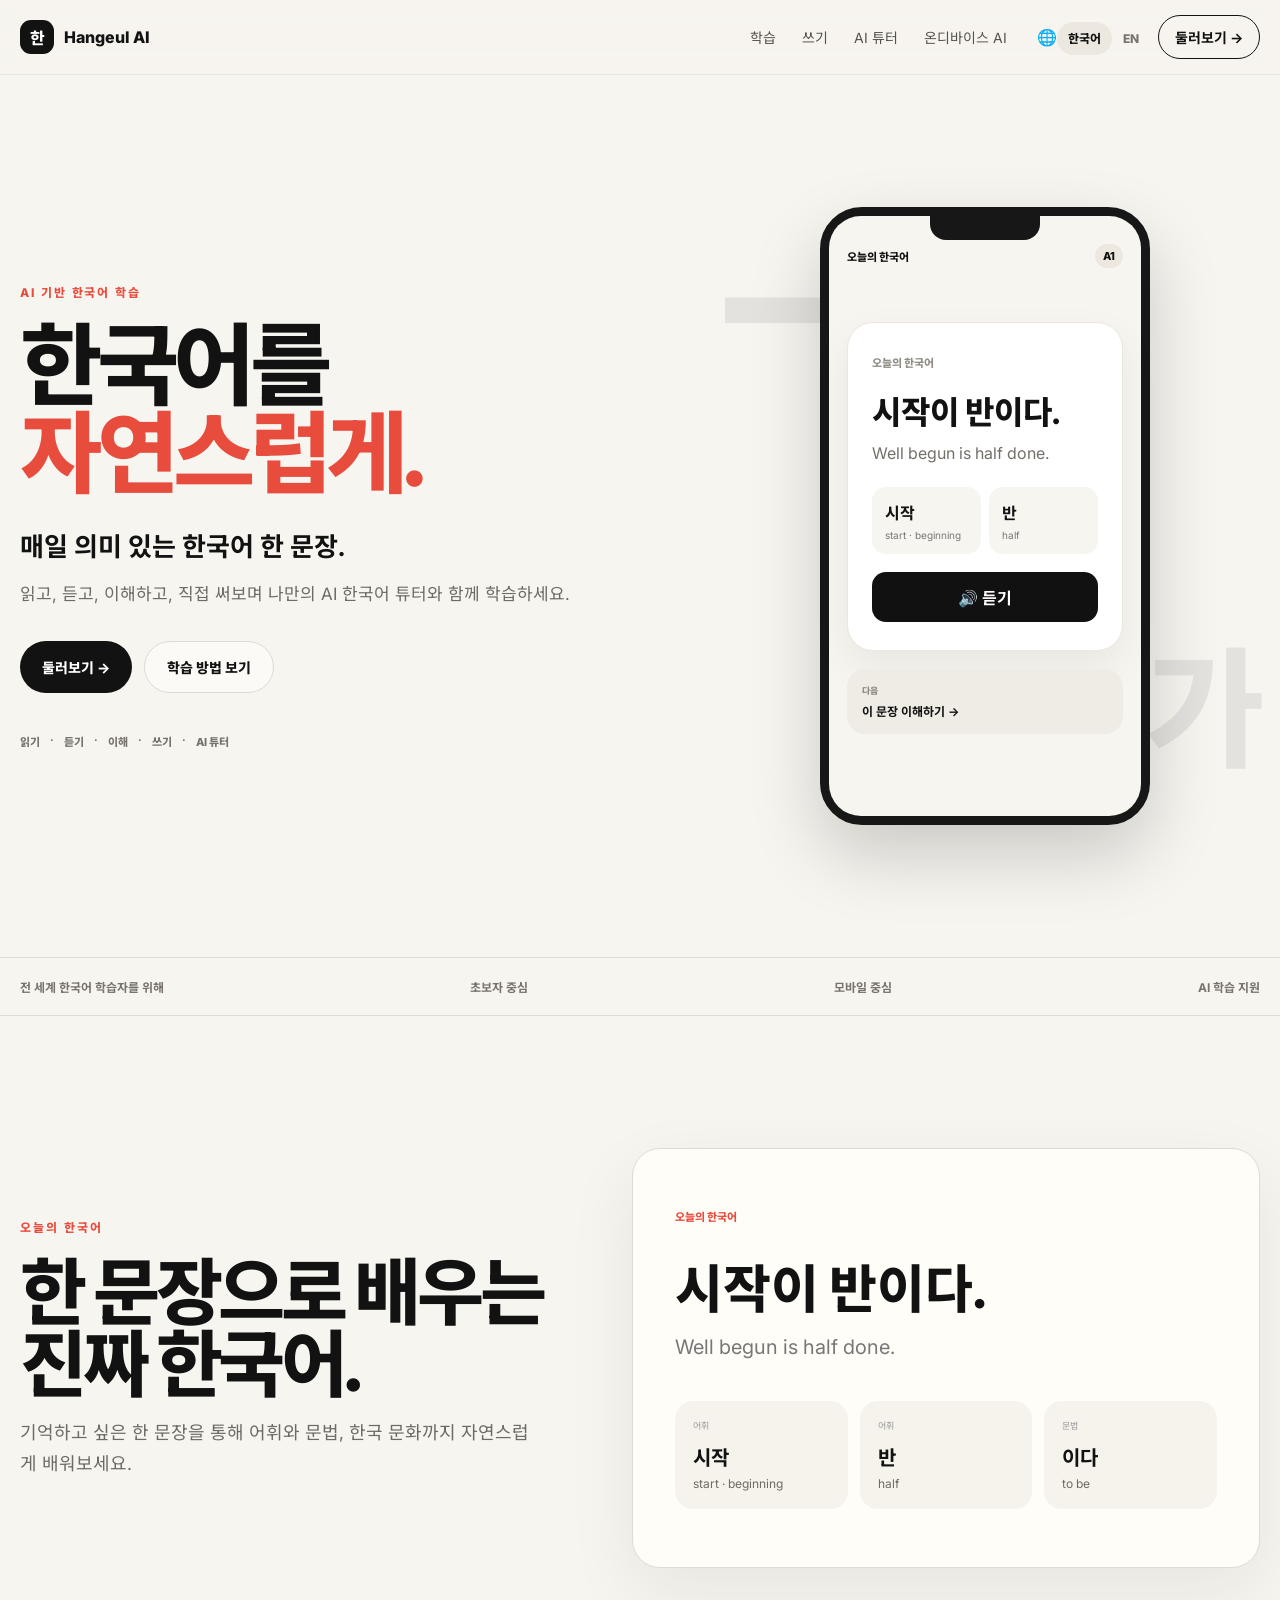
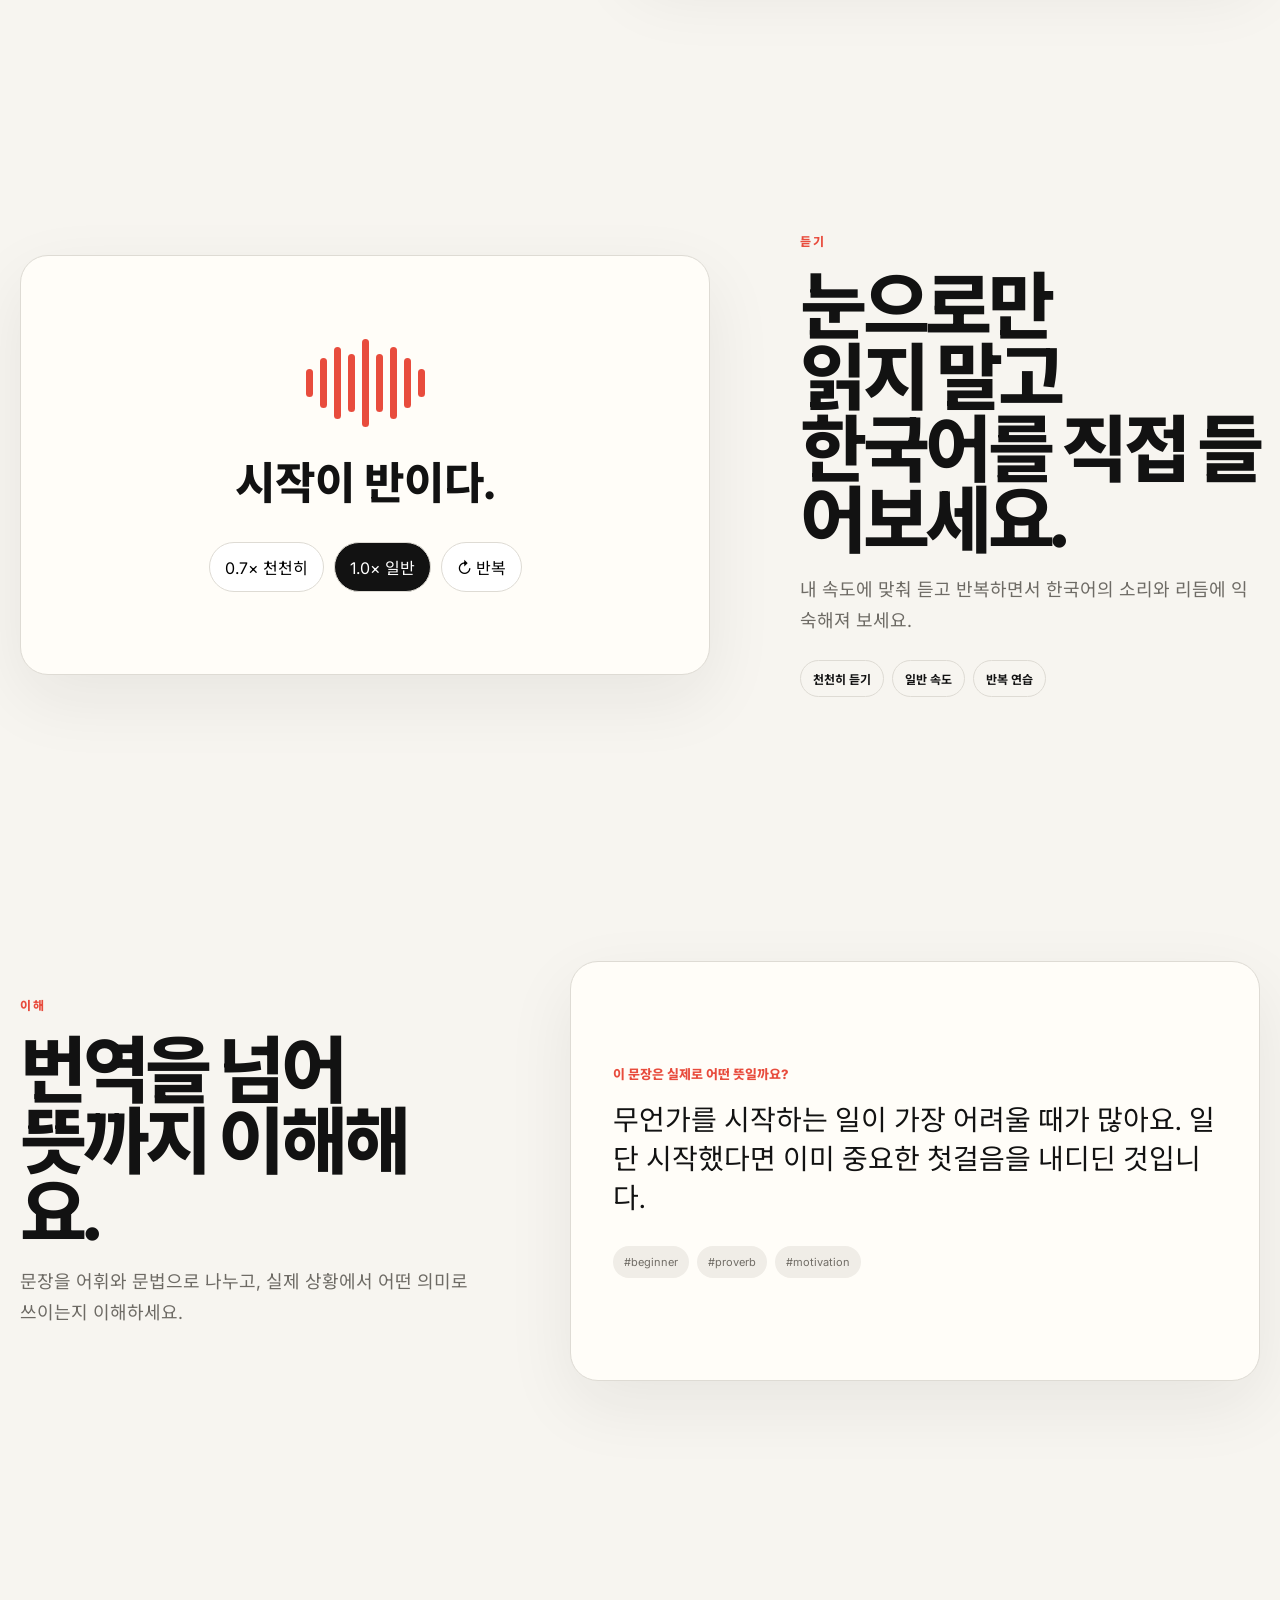
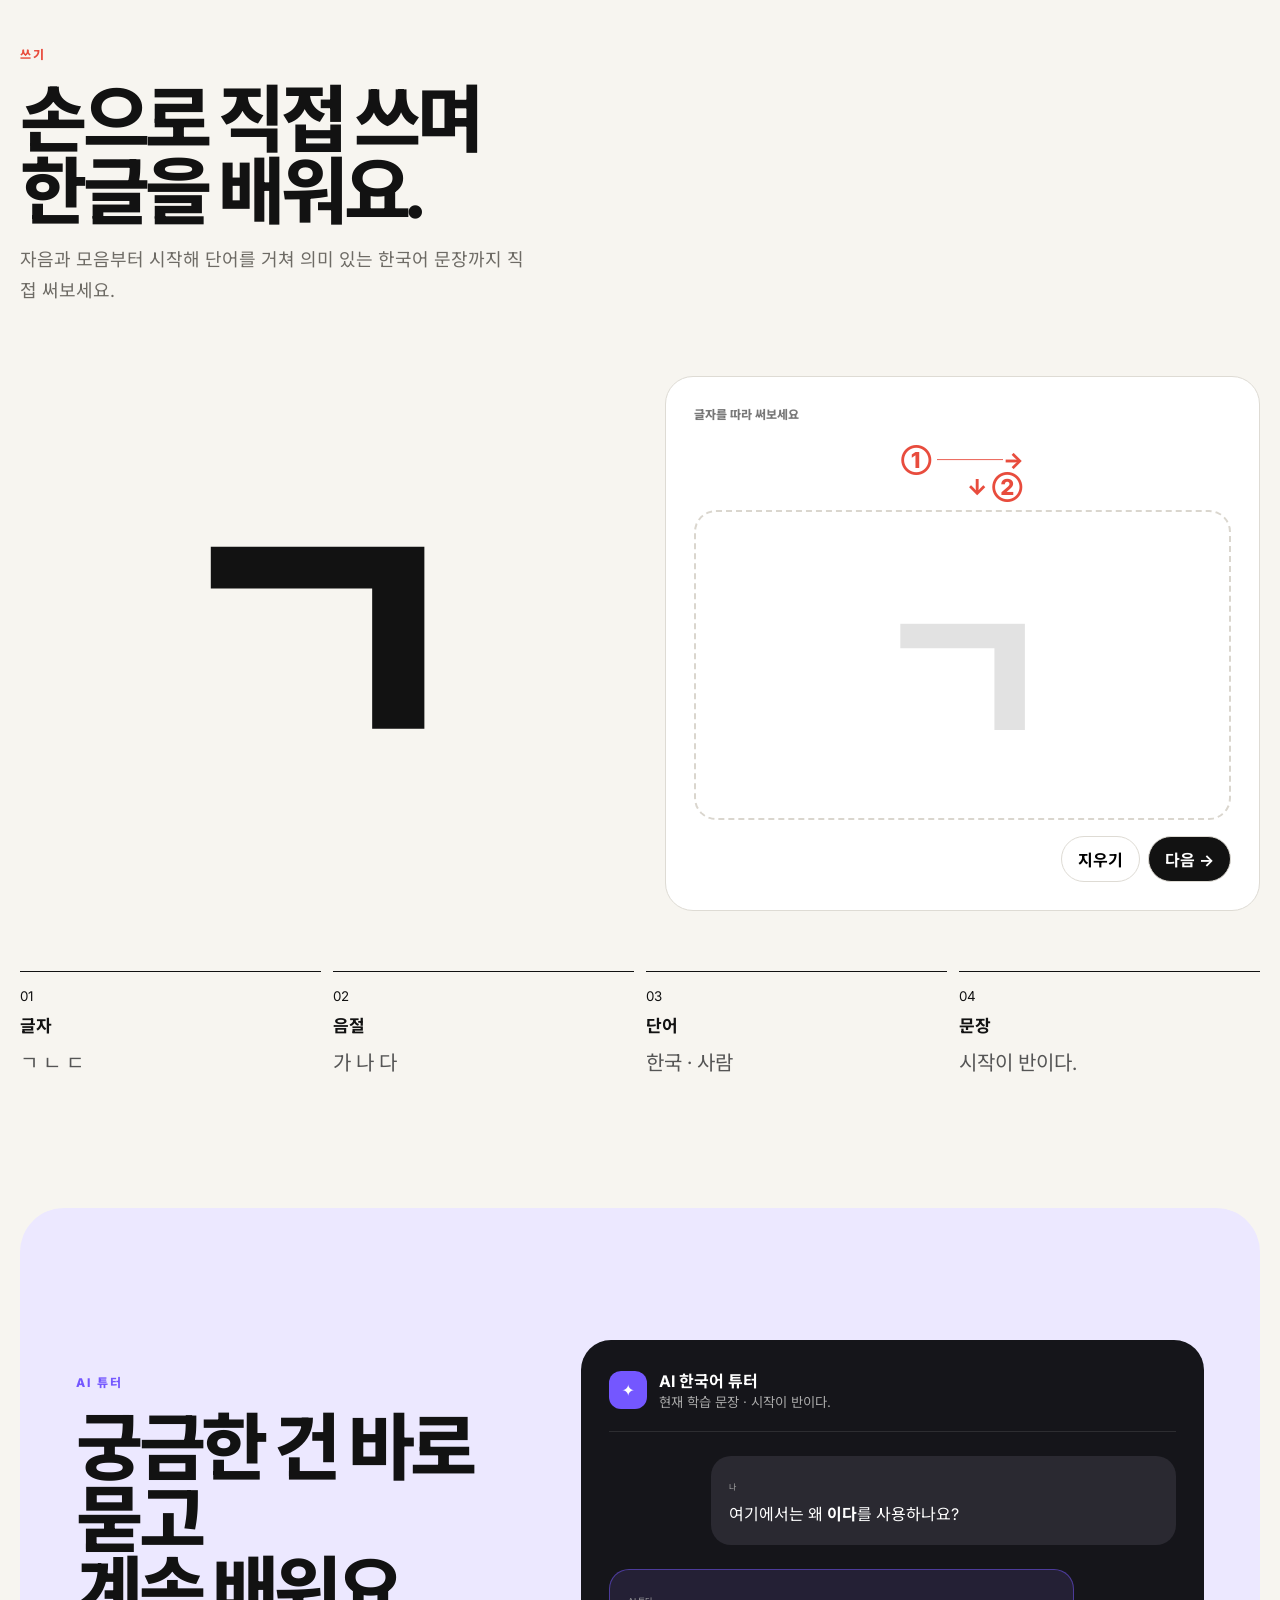
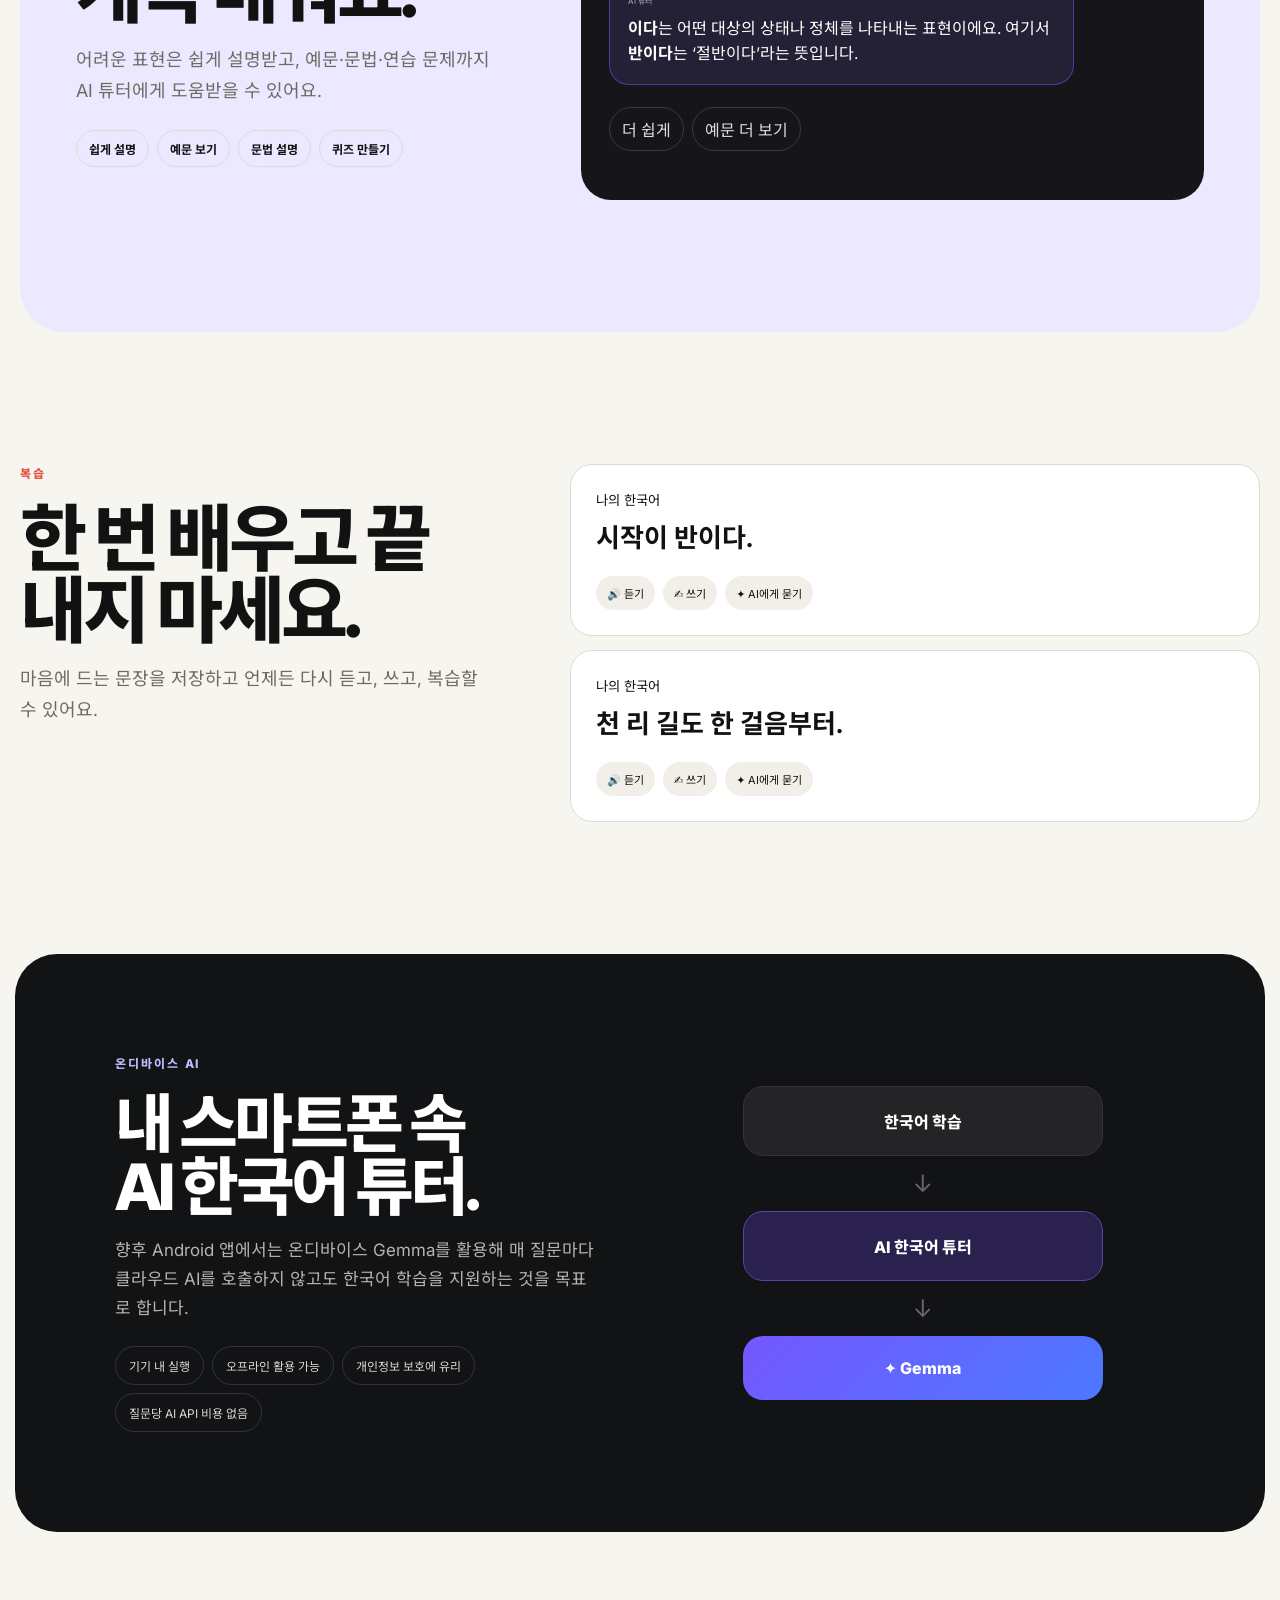
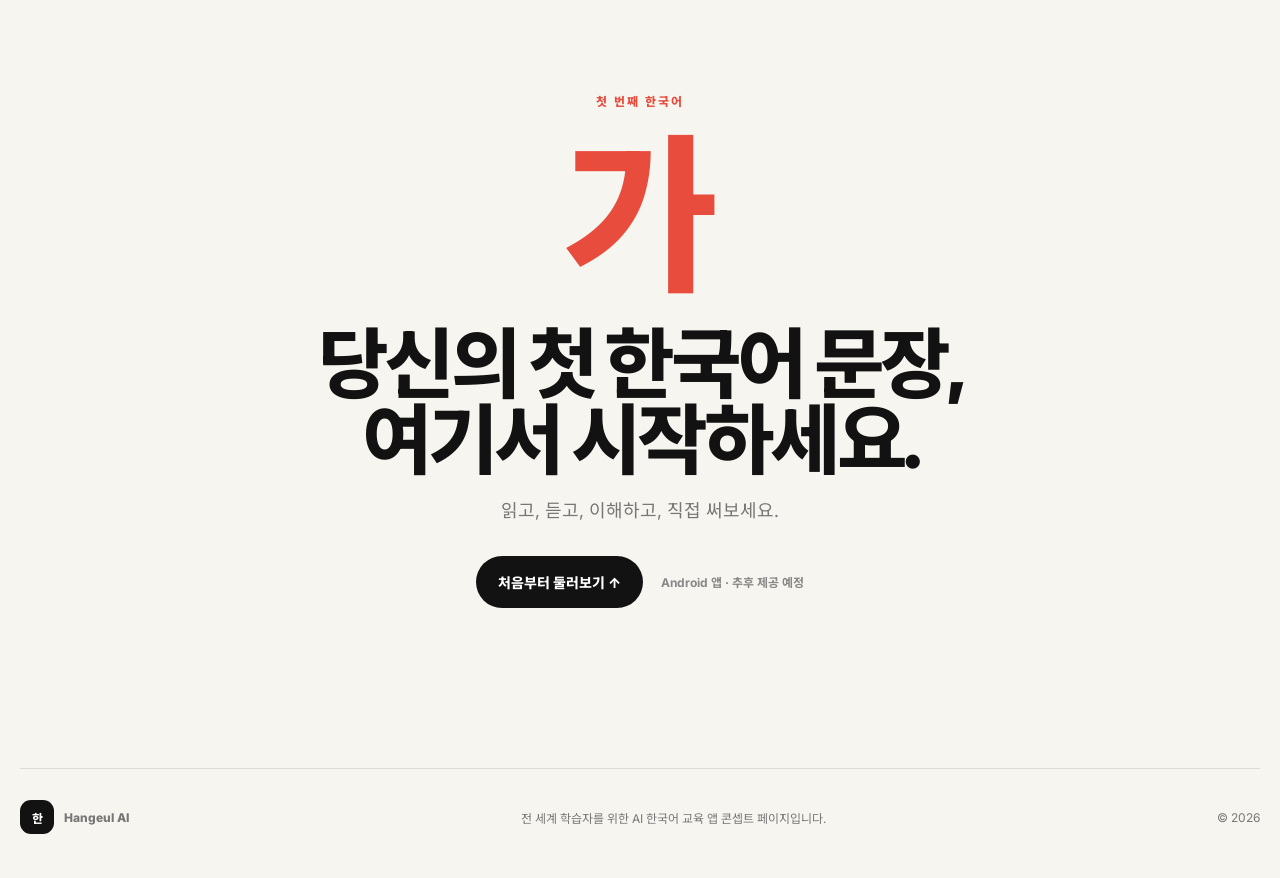
==== commit 6ac0ff1c: "Improve language toggle clarity" ====
--- a/index.html
+++ b/index.html
@@ -7,7 +7,7 @@
 <title>Hangeul AI — 자연스럽게 배우는 한국어</title>
 <link rel="preconnect" href="https://fonts.googleapis.com"><link rel="preconnect" href="https://fonts.gstatic.com" crossorigin><link href="https://fonts.googleapis.com/css2?family=Inter:wght@400;500;600;700;800&family=Noto+Sans+KR:wght@400;500;600;700;800&display=swap" rel="stylesheet"><link rel="stylesheet" href="./styles.css" />
 </head><body>
-<header class="site-header"><div class="nav-shell"><a class="brand" href="#top"><span class="brand-mark">한</span><span>Hangeul AI</span></a><nav class="desktop-nav"><a href="#learn">학습</a><a href="#write">쓰기</a><a href="#ai">AI 튜터</a><a href="#private-ai">온디바이스 AI</a></nav><div class="header-actions"><a class="lang-link active" href="./index.html">한국어</a><a class="lang-link" href="./en.html">EN</a><a class="nav-cta" href="#experience">둘러보기 →</a></div></div></header>
+<header class="site-header"><div class="nav-shell"><a class="brand" href="#top"><span class="brand-mark">한</span><span>Hangeul AI</span></a><nav class="desktop-nav"><a href="#learn">학습</a><a href="#write">쓰기</a><a href="#ai">AI 튜터</a><a href="#private-ai">온디바이스 AI</a></nav><div class="header-actions"><div class="lang-toggle" aria-label="언어 선택"><span class="lang-icon" aria-hidden="true">🌐</span><a class="lang-link active" href="/HANGEUL-AI/">한국어</a><a class="lang-link" href="/HANGEUL-AI/en.html">EN</a></div><a class="nav-cta" href="#experience">둘러보기 →</a></div></div></header>
 <main id="top">
 <section class="hero section"><div class="hero-copy"><div class="eyebrow">AI 기반 한국어 학습</div><h1>한국어를<br><span>자연스럽게.</span></h1><p class="hero-lead">매일 의미 있는 한국어 한 문장.</p><p class="hero-sub">읽고, 듣고, 이해하고, 직접 써보며 나만의 AI 한국어 튜터와 함께 학습하세요.</p><div class="hero-actions"><a class="button primary" href="#experience">둘러보기 →</a><a class="button ghost" href="#learn">학습 방법 보기</a></div><div class="feature-strip"><span>읽기</span><b>·</b><span>듣기</span><b>·</b><span>이해</span><b>·</b><span>쓰기</span><b>·</b><span>AI 튜터</span></div></div><div class="hero-visual"><div class="hangul-orbit orbit-one">ㄱ</div><div class="hangul-orbit orbit-two">가</div><div class="phone"><div class="phone-notch"></div><div class="phone-screen"><div class="phone-topline"><span>오늘의 한국어</span><span class="pill-mini">A1</span></div><div class="quote-card"><span class="quote-kicker">오늘의 한국어</span><div class="quote-ko">시작이 반이다.</div><div class="quote-en">Well begun is half done.</div><div class="word-row"><div><strong>시작</strong><span>start · beginning</span></div><div><strong>반</strong><span>half</span></div></div><button class="listen-demo" type="button" data-tts="시작이 반이다.">🔊 듣기</button></div><div class="mock-note"><span>다음</span><strong>이 문장 이해하기 →</strong></div></div></div></div></section>
 <section class="trust-line"><div>전 세계 한국어 학습자를 위해</div><div>초보자 중심</div><div>모바일 중심</div><div>AI 학습 지원</div></section>
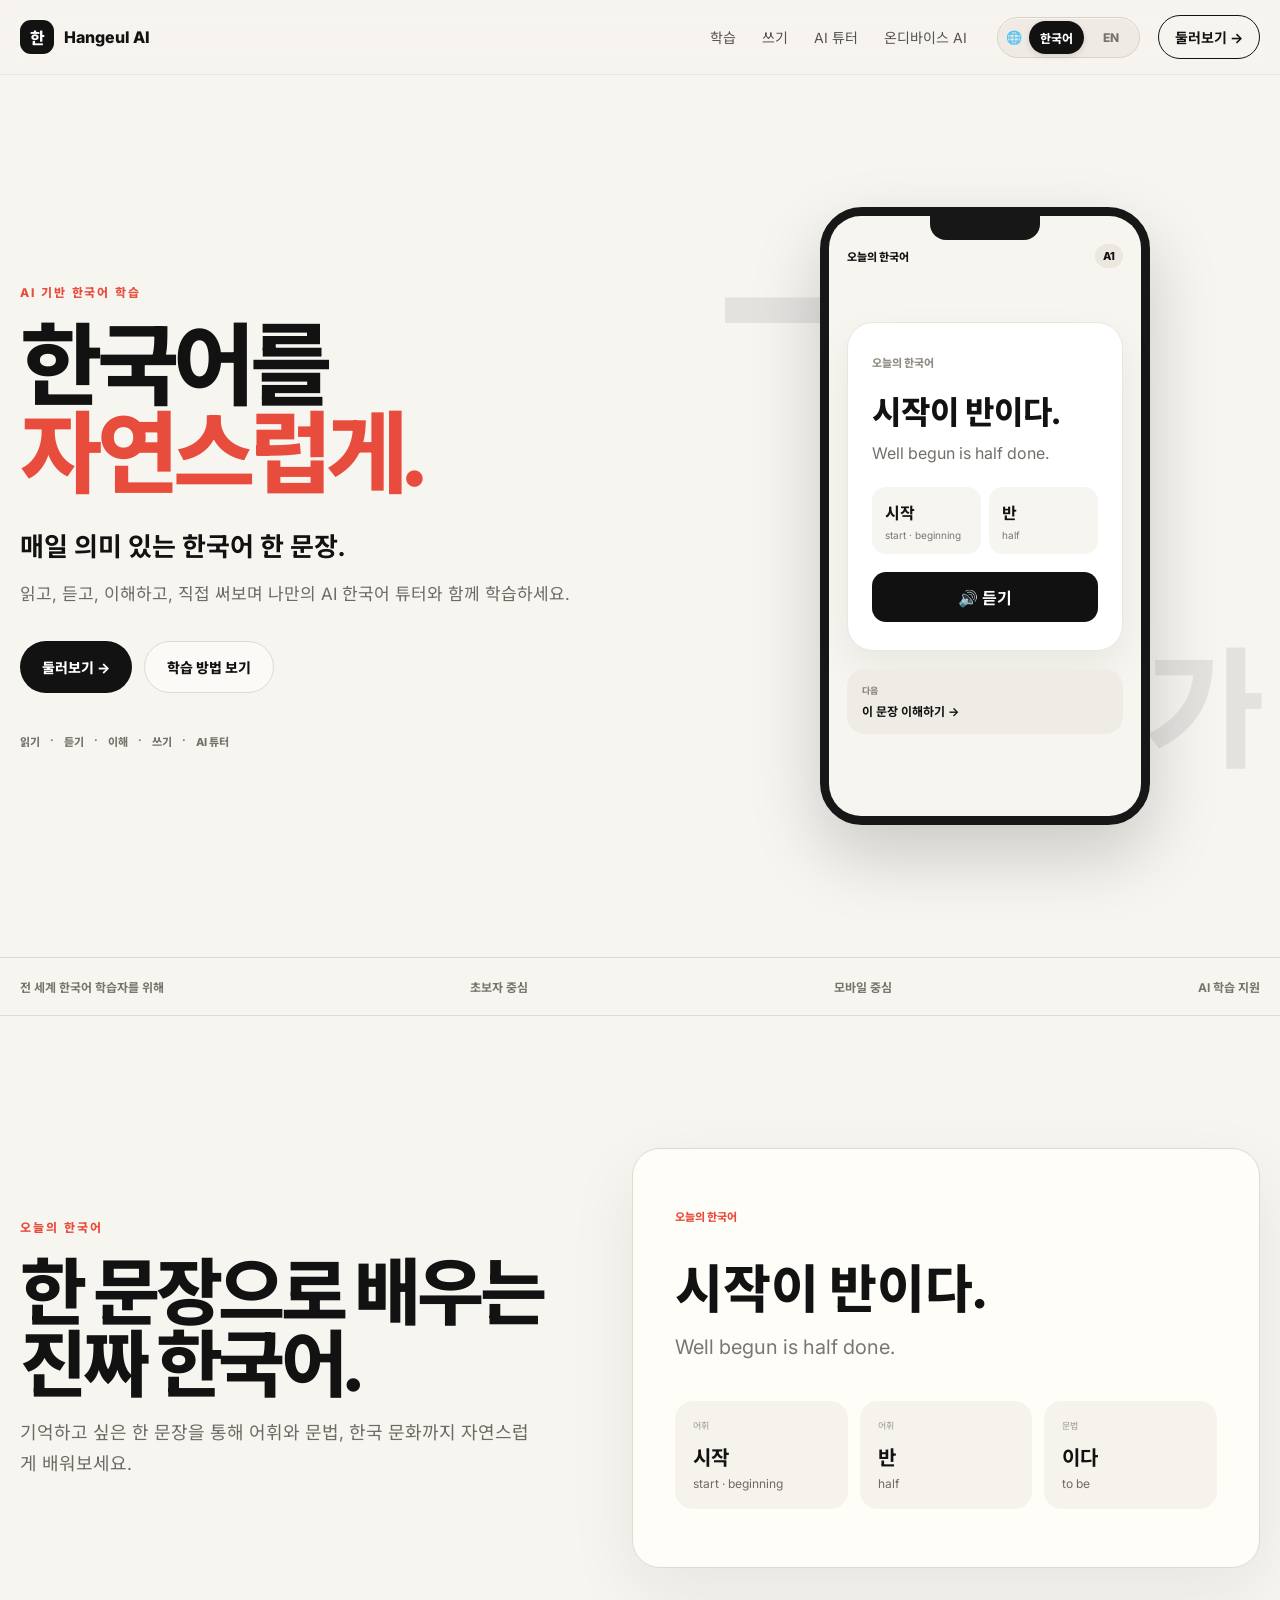
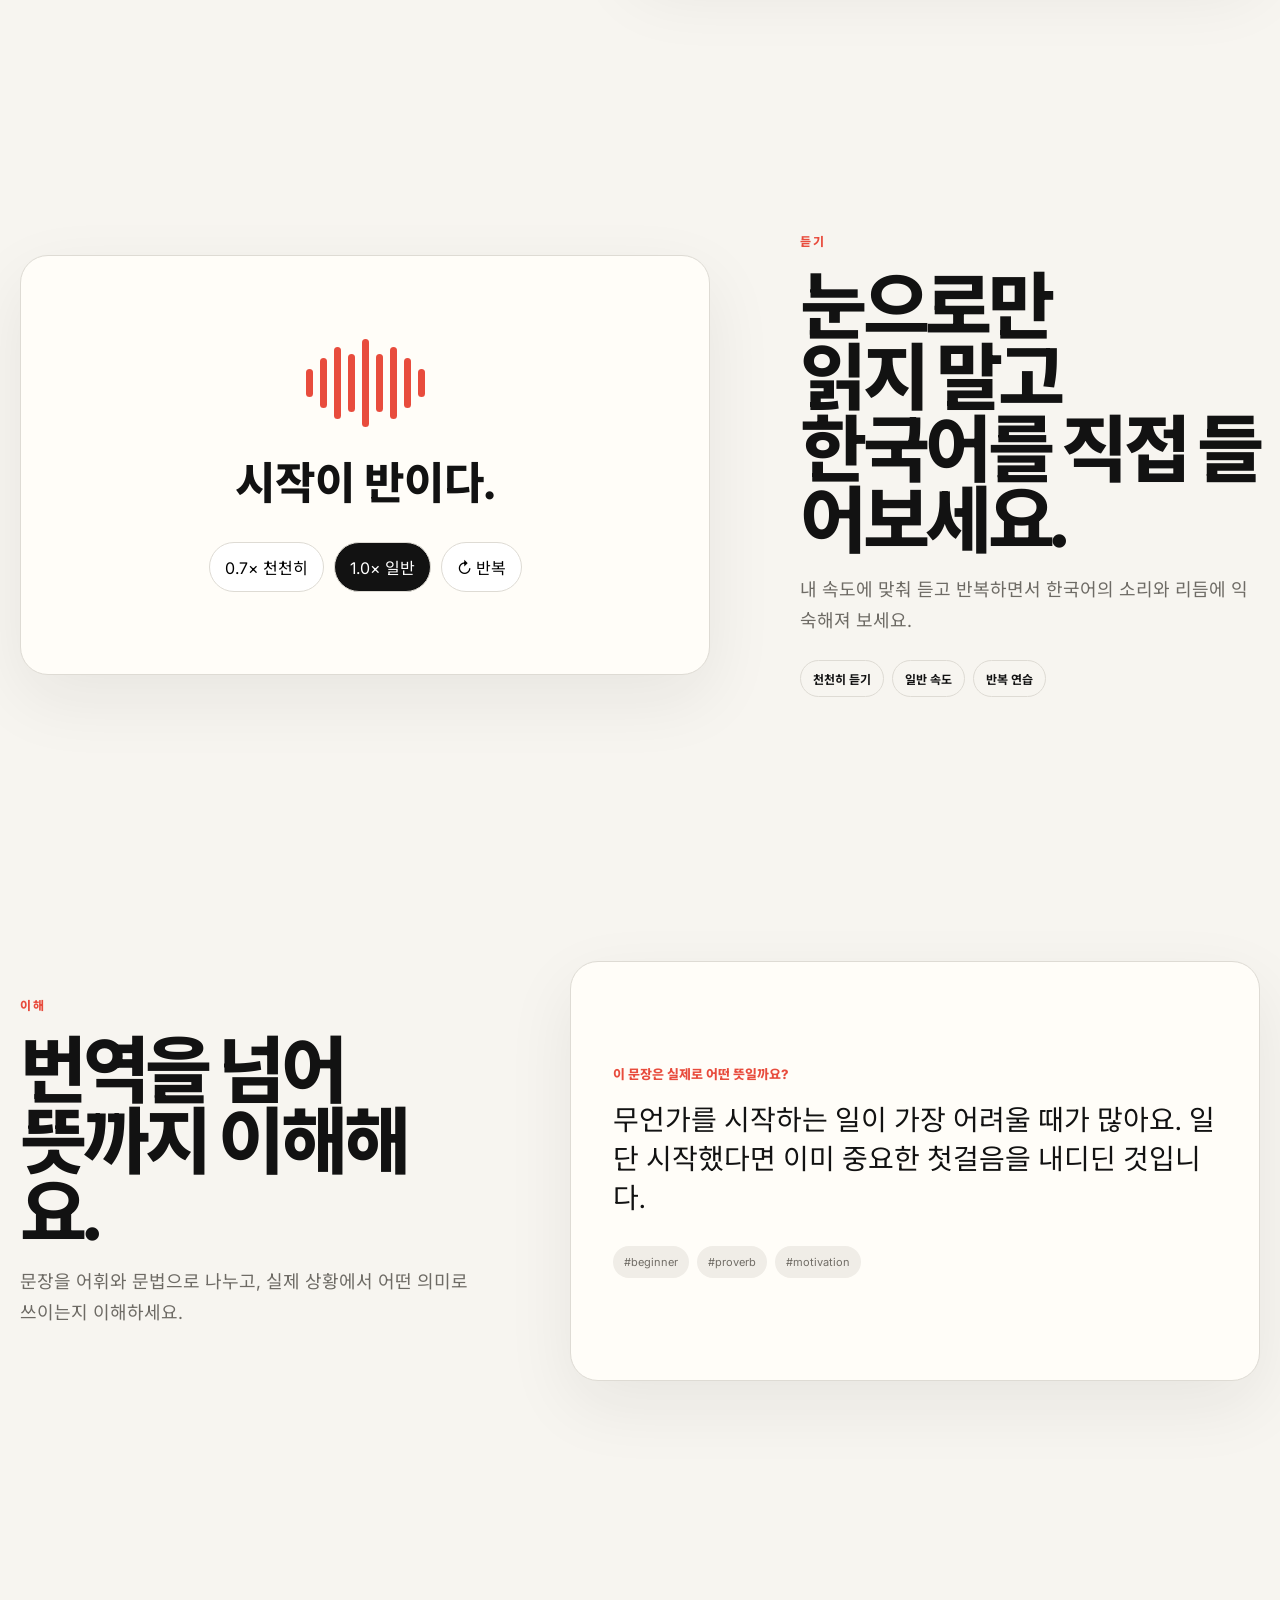
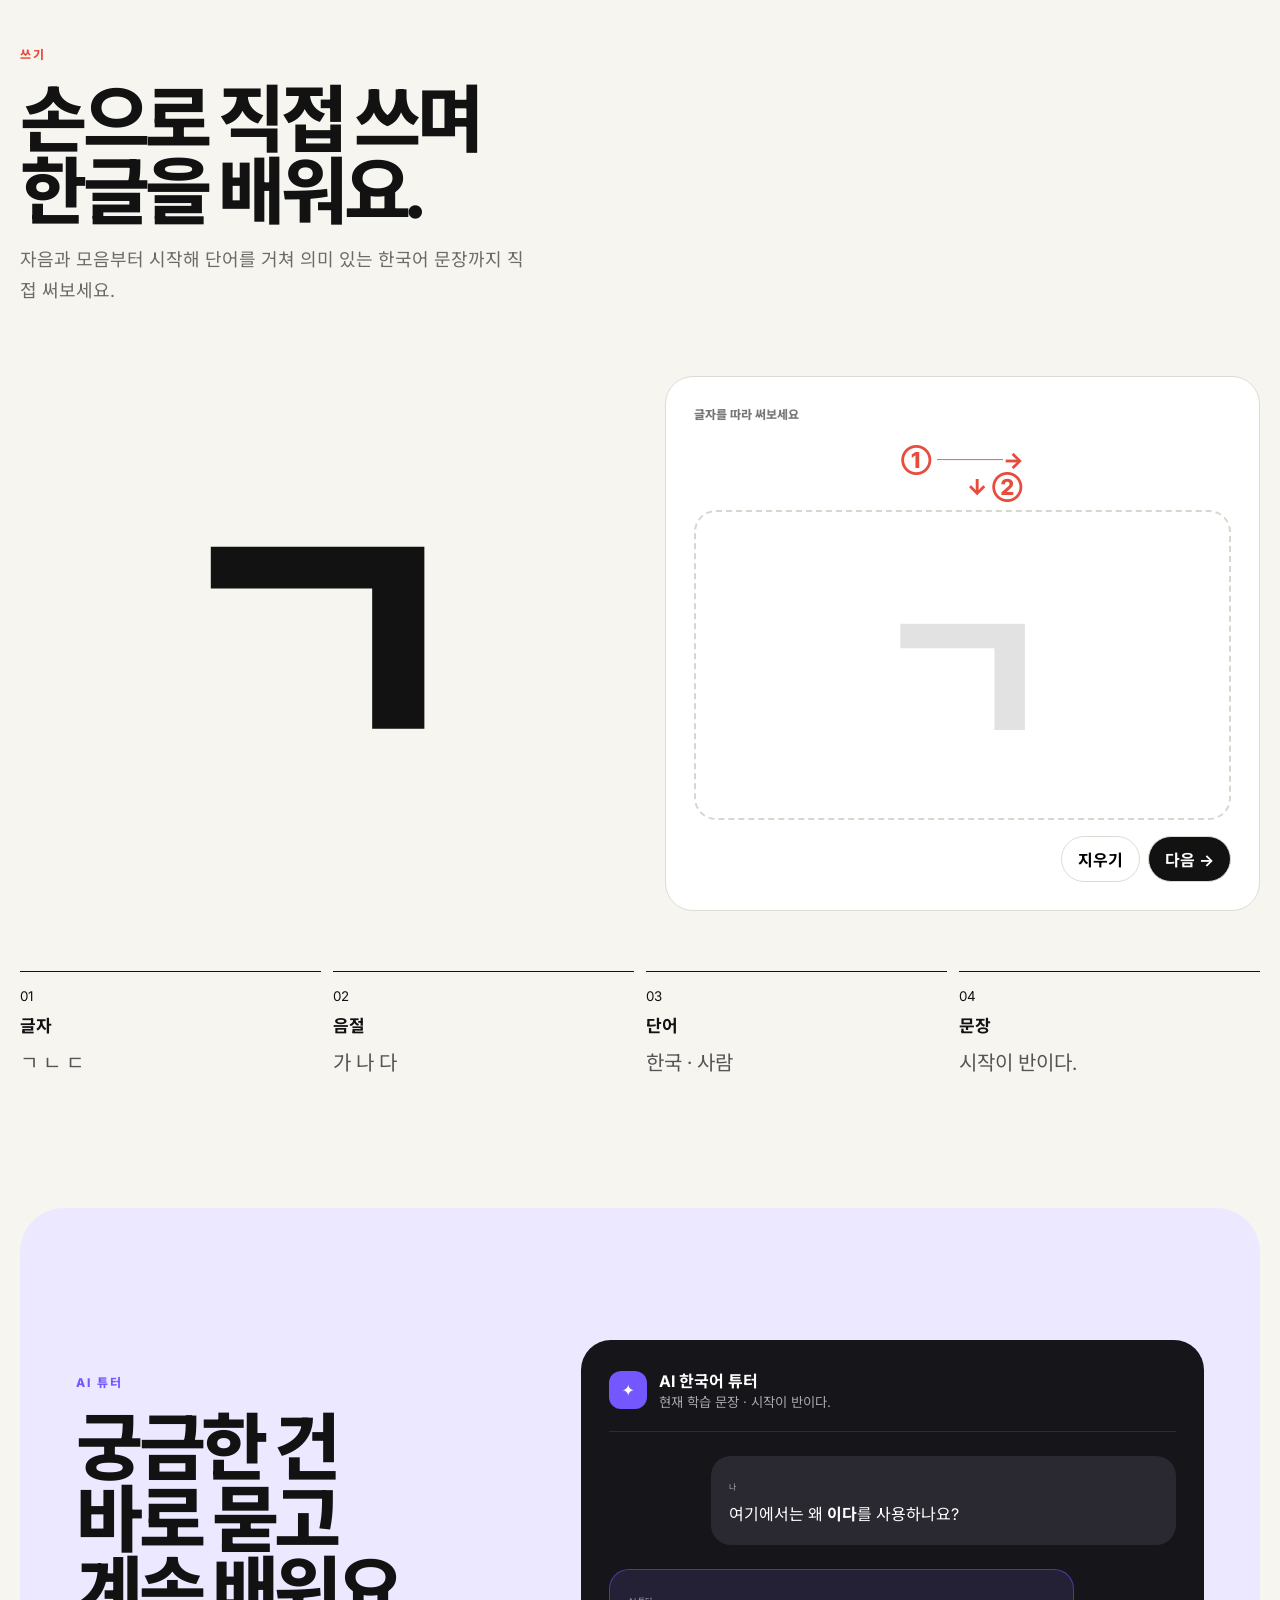
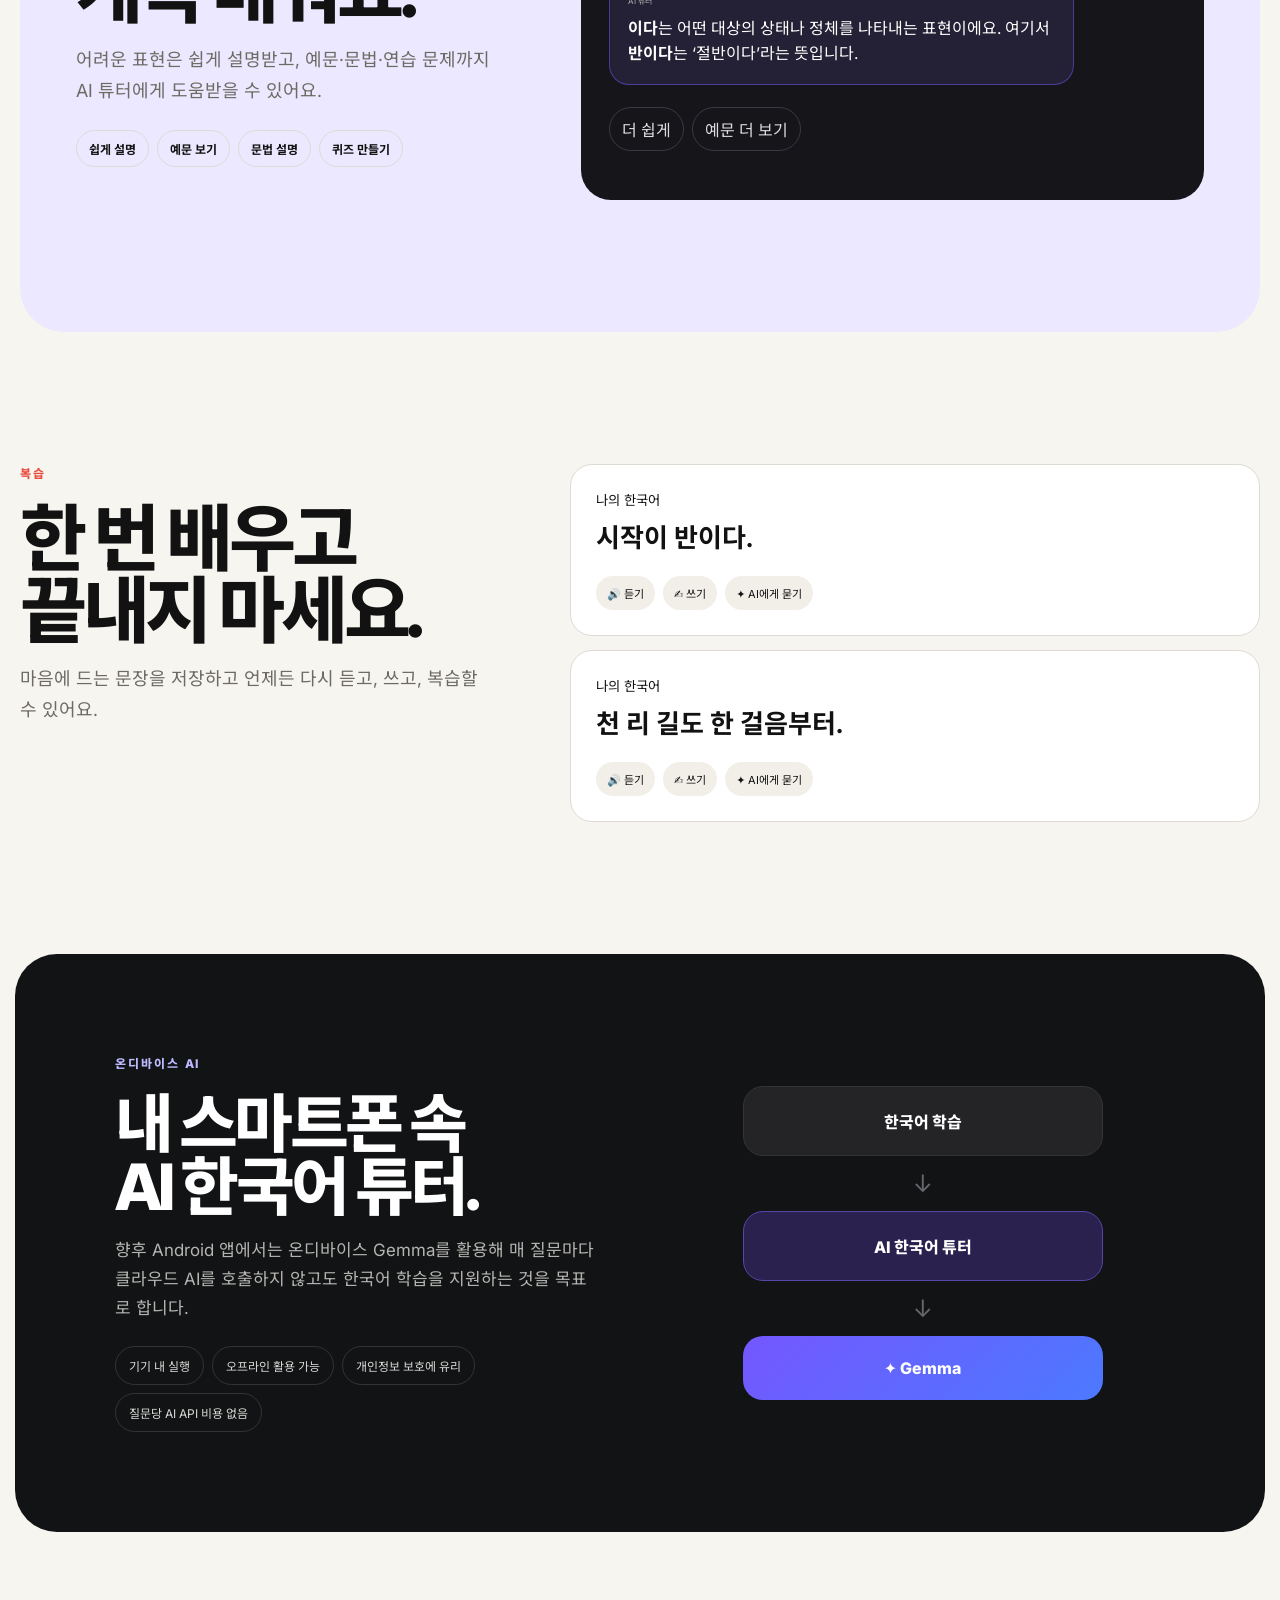
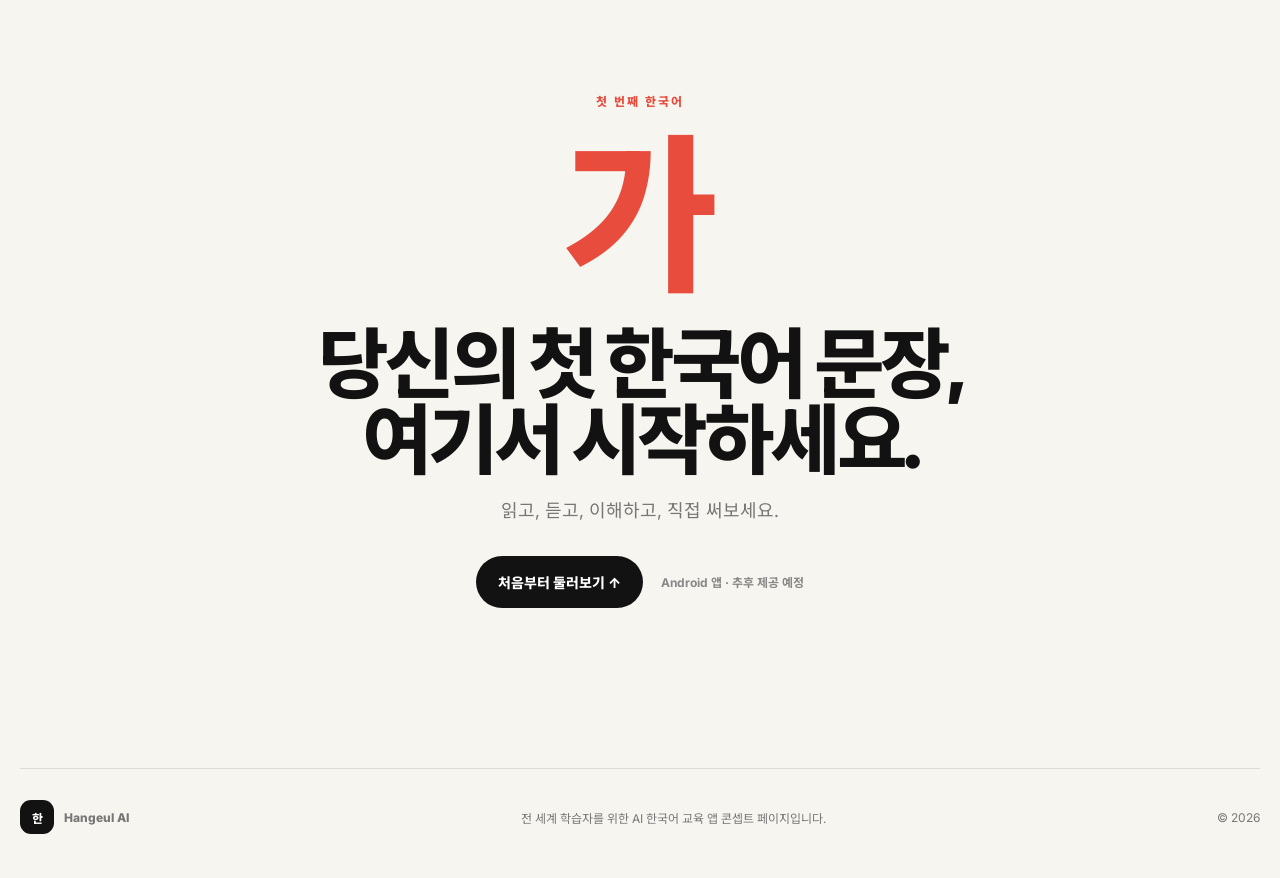
==== commit 74e092ad: "Refine Korean landing page headline line breaks" ====
--- a/index.html
+++ b/index.html
@@ -15,8 +15,8 @@
 <section class="section feature-section reverse"><div class="section-copy"><div class="eyebrow">듣기</div><h2>눈으로만<br>읽지 말고<br>한국어를 직접 들어보세요.</h2><p>내 속도에 맞춰 듣고 반복하면서 한국어의 소리와 리듬에 익숙해져 보세요.</p><div class="micro-points"><span>천천히 듣기</span><span>일반 속도</span><span>반복 연습</span></div></div><div class="demo-board listen-board"><div class="sound-wave"><i></i><i></i><i></i><i></i><i></i><i></i><i></i><i></i><i></i></div><div class="listen-sentence">시작이 반이다.</div><div class="speed-row"><button class="speed-chip">0.7× 천천히</button><button class="speed-chip active">1.0× 일반</button><button class="speed-chip">↻ 반복</button></div></div></section>
 <section class="section feature-section"><div class="section-copy"><div class="eyebrow">이해</div><h2>번역을 넘어<br>뜻까지 이해해요.</h2><p>문장을 어휘와 문법으로 나누고, 실제 상황에서 어떤 의미로 쓰이는지 이해하세요.</p></div><div class="demo-board meaning-board"><div class="meaning-title">이 문장은 실제로 어떤 뜻일까요?</div><p>무언가를 시작하는 일이 가장 어려울 때가 많아요. 일단 시작했다면 이미 중요한 첫걸음을 내디딘 것입니다.</p><div class="meaning-tags"><span>#beginner</span><span>#proverb</span><span>#motivation</span></div></div></section>
 <section class="section writing-section" id="write"><div class="write-intro"><div class="eyebrow">쓰기</div><h2>손으로 직접 쓰며<br>한글을 배워요.</h2><p>자음과 모음부터 시작해 단어를 거쳐 의미 있는 한국어 문장까지 직접 써보세요.</p></div><div class="writing-stage"><div class="giant-hangul">ㄱ</div><div class="trace-card"><div class="trace-instruction">글자를 따라 써보세요</div><div class="stroke-guide">① ───→<br><span>↓ ②</span></div><div class="trace-box"><span>ㄱ</span></div><div class="trace-actions"><button>지우기</button><button class="dark-btn">다음 →</button></div></div></div><div class="progression"><div><small>01</small><strong>글자</strong><span>ㄱ ㄴ ㄷ</span></div><div><small>02</small><strong>음절</strong><span>가 나 다</span></div><div><small>03</small><strong>단어</strong><span>한국 · 사람</span></div><div><small>04</small><strong>문장</strong><span>시작이 반이다.</span></div></div></section>
-<section class="section feature-section ai-section" id="ai"><div class="section-copy"><div class="eyebrow purple">AI 튜터</div><h2>궁금한 건 바로 묻고<br>계속 배워요.</h2><p>어려운 표현은 쉽게 설명받고, 예문·문법·연습 문제까지 AI 튜터에게 도움받을 수 있어요.</p><div class="quick-actions"><span>쉽게 설명</span><span>예문 보기</span><span>문법 설명</span><span>퀴즈 만들기</span></div></div><div class="chat-panel"><div class="chat-head"><span class="ai-dot">✦</span><div><strong>AI 한국어 튜터</strong><small>현재 학습 문장 · 시작이 반이다.</small></div></div><div class="bubble user-bubble"><small>나</small><p>여기에서는 왜 <strong>이다</strong>를 사용하나요?</p></div><div class="bubble ai-bubble"><small>AI 튜터</small><p><strong>이다</strong>는 어떤 대상의 상태나 정체를 나타내는 표현이에요. 여기서 <strong>반이다</strong>는 ‘절반이다’라는 뜻입니다.</p></div><div class="chat-actions"><button>더 쉽게</button><button>예문 더 보기</button></div></div></section>
-<section class="section review-section"><div class="section-copy"><div class="eyebrow">복습</div><h2>한 번 배우고 끝내지 마세요.</h2><p>마음에 드는 문장을 저장하고 언제든 다시 듣고, 쓰고, 복습할 수 있어요.</p></div><div class="library"><article><div><small>나의 한국어</small><strong>시작이 반이다.</strong></div><div class="library-actions"><span>🔊 듣기</span><span>✍ 쓰기</span><span>✦ AI에게 묻기</span></div></article><article><div><small>나의 한국어</small><strong>천 리 길도 한 걸음부터.</strong></div><div class="library-actions"><span>🔊 듣기</span><span>✍ 쓰기</span><span>✦ AI에게 묻기</span></div></article></div></section>
+<section class="section feature-section ai-section" id="ai"><div class="section-copy"><div class="eyebrow purple">AI 튜터</div><h2>궁금한 건<br>바로 묻고<br>계속 배워요.</h2><p>어려운 표현은 쉽게 설명받고, 예문·문법·연습 문제까지 AI 튜터에게 도움받을 수 있어요.</p><div class="quick-actions"><span>쉽게 설명</span><span>예문 보기</span><span>문법 설명</span><span>퀴즈 만들기</span></div></div><div class="chat-panel"><div class="chat-head"><span class="ai-dot">✦</span><div><strong>AI 한국어 튜터</strong><small>현재 학습 문장 · 시작이 반이다.</small></div></div><div class="bubble user-bubble"><small>나</small><p>여기에서는 왜 <strong>이다</strong>를 사용하나요?</p></div><div class="bubble ai-bubble"><small>AI 튜터</small><p><strong>이다</strong>는 어떤 대상의 상태나 정체를 나타내는 표현이에요. 여기서 <strong>반이다</strong>는 ‘절반이다’라는 뜻입니다.</p></div><div class="chat-actions"><button>더 쉽게</button><button>예문 더 보기</button></div></div></section>
+<section class="section review-section"><div class="section-copy"><div class="eyebrow">복습</div><h2>한 번 배우고<br>끝내지 마세요.</h2><p>마음에 드는 문장을 저장하고 언제든 다시 듣고, 쓰고, 복습할 수 있어요.</p></div><div class="library"><article><div><small>나의 한국어</small><strong>시작이 반이다.</strong></div><div class="library-actions"><span>🔊 듣기</span><span>✍ 쓰기</span><span>✦ AI에게 묻기</span></div></article><article><div><small>나의 한국어</small><strong>천 리 길도 한 걸음부터.</strong></div><div class="library-actions"><span>🔊 듣기</span><span>✍ 쓰기</span><span>✦ AI에게 묻기</span></div></article></div></section>
 <section class="section private-section" id="private-ai"><div class="private-copy"><div class="eyebrow light">온디바이스 AI</div><h2>내 스마트폰 속<br>AI 한국어 튜터.</h2><p>향후 Android 앱에서는 온디바이스 Gemma를 활용해 매 질문마다 클라우드 AI를 호출하지 않고도 한국어 학습을 지원하는 것을 목표로 합니다.</p><div class="private-pills"><span>기기 내 실행</span><span>오프라인 활용 가능</span><span>개인정보 보호에 유리</span><span>질문당 AI API 비용 없음</span></div></div><div class="device-stack"><div class="device-chip">한국어 학습</div><div class="down-arrow">↓</div><div class="device-chip purple-chip">AI 한국어 튜터</div><div class="down-arrow">↓</div><div class="gemma-chip">✦ Gemma</div></div></section>
 <section class="final-cta" id="experience"><div class="eyebrow">첫 번째 한국어</div><div class="final-glyph">가</div><h2>당신의 첫 한국어 문장,<br>여기서 시작하세요.</h2><p>읽고, 듣고, 이해하고, 직접 써보세요.</p><div class="final-actions"><a class="button primary" href="#top">처음부터 둘러보기 ↑</a><span class="coming">Android 앱 · 추후 제공 예정</span></div></section>
 </main><footer><a class="brand" href="#top"><span class="brand-mark">한</span><span>Hangeul AI</span></a><p>전 세계 학습자를 위한 AI 한국어 교육 앱 콘셉트 페이지입니다.</p><span>© 2026</span></footer><script src="./script.js"></script></body></html>
--- a/styles.css
+++ b/styles.css
@@ -1 +1 @@
-:root{--bg:#f7f5f0;--paper:#fffdf8;--ink:#121212;--muted:#6e6b65;--line:#dedbd4;--red:#e84c3d;--purple:#7457ff;--dark:#111315;--radius:28px}*{box-sizing:border-box}html{scroll-behavior:smooth}body{margin:0;background:var(--bg);color:var(--ink);font-family:Inter,"Noto Sans KR",system-ui,sans-serif;-webkit-font-smoothing:antialiased}button,a{font:inherit}button{cursor:pointer}a{color:inherit;text-decoration:none}.site-header{position:sticky;top:0;z-index:20;backdrop-filter:blur(14px);background:rgba(247,245,240,.82);border-bottom:1px solid rgba(18,18,18,.06)}.nav-shell{width:min(1240px,calc(100% - 40px));height:74px;margin:auto;display:flex;align-items:center;gap:30px}.brand{display:flex;align-items:center;gap:10px;font-weight:800}.brand-mark{width:34px;height:34px;border-radius:11px;display:grid;place-items:center;background:var(--ink);color:#fff}.desktop-nav{margin-left:auto;display:flex;gap:26px;color:#55524d;font-size:14px}.header-actions{display:flex;align-items:center;gap:8px}.lang-link{padding:9px 11px;border-radius:999px;color:#77736d;font-size:12px;font-weight:800}.lang-link:hover,.lang-link.active{background:#ece8df;color:var(--ink)}.nav-cta{padding:11px 16px;border:1px solid var(--ink);border-radius:999px;font-weight:700;font-size:14px}.section{width:min(1240px,calc(100% - 40px));margin:auto;padding:132px 0}.hero{min-height:760px;display:grid;grid-template-columns:1.05fr .95fr;align-items:center;gap:80px}.eyebrow{font-size:12px;font-weight:800;letter-spacing:.16em;color:var(--red);margin-bottom:22px}.eyebrow.purple{color:var(--purple)}.eyebrow.light{color:#bdb9ff}.hero h1,.section h2,.final-cta h2{margin:0;letter-spacing:-.06em;line-height:.98;font-weight:800}.hero h1{font-size:clamp(64px,7vw,106px)}.hero h1 span{color:var(--red)}.hero-lead{font-size:26px;margin:28px 0 12px;font-weight:700}.hero-sub{font-size:17px;line-height:1.7;color:var(--muted);max-width:560px}.hero-actions{display:flex;gap:12px;margin-top:32px}.button{display:inline-flex;align-items:center;justify-content:center;min-height:52px;padding:0 22px;border-radius:999px;font-weight:800;font-size:14px}.button.primary{background:var(--ink);color:white}.button.ghost{border:1px solid var(--line);background:rgba(255,255,255,.45)}.feature-strip{display:flex;gap:10px;flex-wrap:wrap;margin-top:40px;color:#77736d;font-size:11px;font-weight:800}.hero-visual{position:relative;min-height:600px;display:grid;place-items:center}.phone{width:330px;border:9px solid #171717;border-radius:42px;background:#171717;box-shadow:0 30px 70px rgba(0,0,0,.18);position:relative;z-index:2}.phone-notch{width:110px;height:24px;border-radius:0 0 16px 16px;background:#171717;position:absolute;left:50%;top:0;transform:translateX(-50%);z-index:3}.phone-screen{min-height:600px;border-radius:32px;background:#f7f5f0;padding:28px 18px 18px}.phone-topline{display:flex;justify-content:space-between;align-items:center;font-size:11px;font-weight:800}.pill-mini{padding:5px 8px;background:#ece8df;border-radius:999px}.quote-card{margin-top:54px;padding:28px 24px;border-radius:26px;background:#fff;border:1px solid #ece7de;box-shadow:0 16px 40px rgba(0,0,0,.06)}.quote-kicker{font-size:11px;color:#918d85;font-weight:800}.quote-ko{font-size:32px;font-weight:800;margin-top:16px}.quote-en{color:#736f69;margin-top:10px}.word-row{display:grid;grid-template-columns:1fr 1fr;gap:8px;margin-top:24px}.word-row div{padding:13px;border-radius:14px;background:#f7f5f0}.word-row strong,.word-row span{display:block}.word-row span{font-size:10px;color:#777;margin-top:5px}.listen-demo{width:100%;border:0;border-radius:14px;background:#111;color:#fff;padding:13px;margin-top:18px;font-weight:700}.mock-note{margin-top:18px;padding:15px;border-radius:18px;background:#efece5}.mock-note span,.mock-note strong{display:block}.mock-note span{font-size:9px;color:#8b877f;font-weight:800}.mock-note strong{font-size:12px;margin-top:5px}.hangul-orbit{position:absolute;font-weight:800;color:rgba(17,19,21,.08);line-height:1}.orbit-one{font-size:220px;left:-20px;top:40px}.orbit-two{font-size:130px;right:-5px;bottom:50px}.trust-line{border-top:1px solid var(--line);border-bottom:1px solid var(--line);padding:20px max(20px,calc((100% - 1240px)/2));display:flex;justify-content:space-between;gap:20px;flex-wrap:wrap;font-size:12px;color:#77736c;font-weight:700}.feature-section{display:grid;grid-template-columns:.8fr 1.2fr;gap:90px;align-items:center}.feature-section.reverse{grid-template-columns:1.2fr .8fr}.feature-section.reverse .section-copy{order:2}.section-copy h2,.write-intro h2{font-size:clamp(52px,5.7vw,82px)}.section-copy p,.write-intro p{color:var(--muted);font-size:18px;line-height:1.7;max-width:520px}.keep-line{white-space:nowrap}.demo-board{min-height:420px;border-radius:var(--radius);background:var(--paper);border:1px solid var(--line);padding:42px;box-shadow:0 24px 70px rgba(29,27,24,.07)}.lesson-board{display:flex;flex-direction:column;justify-content:center}.demo-label{font-size:11px;font-weight:800;color:var(--red)}.lesson-main{font-size:52px;font-weight:800;margin-top:24px}.lesson-translation{font-size:20px;color:#777;margin-top:12px}.vocab-grid{display:grid;grid-template-columns:repeat(3,1fr);gap:12px;margin-top:42px}.vocab-grid article{background:#f6f3ed;padding:18px;border-radius:18px}.vocab-grid small,.vocab-grid strong,.vocab-grid span{display:block}.vocab-grid small{font-size:9px;color:#999}.vocab-grid strong{font-size:20px;margin-top:10px}.vocab-grid span{font-size:12px;color:#6f6b64;margin-top:5px}.listen-board{display:grid;place-items:center;align-content:center}.sound-wave{display:flex;align-items:center;gap:7px;height:90px}.sound-wave i{display:block;width:7px;border-radius:999px;background:var(--red);height:28px}.sound-wave i:nth-child(2),.sound-wave i:nth-child(8){height:50px}.sound-wave i:nth-child(3),.sound-wave i:nth-child(7){height:72px}.sound-wave i:nth-child(4),.sound-wave i:nth-child(6){height:58px}.sound-wave i:nth-child(5){height:88px}.listen-sentence{font-size:44px;font-weight:800;margin:20px 0 30px}.speed-row{display:flex;gap:10px;flex-wrap:wrap;justify-content:center}.speed-chip{border:1px solid var(--line);background:white;padding:12px 15px;border-radius:999px}.speed-chip.active{background:var(--ink);color:#fff}.micro-points,.quick-actions,.private-pills{display:flex;flex-wrap:wrap;gap:8px;margin-top:24px}.micro-points span,.quick-actions span{border:1px solid var(--line);padding:9px 12px;border-radius:999px;font-size:12px;font-weight:700}.meaning-board{display:flex;flex-direction:column;justify-content:center}.meaning-title{font-size:13px;font-weight:800;color:var(--red);margin-bottom:18px}.meaning-board p{font-size:28px;line-height:1.4;margin:0}.meaning-tags{display:flex;gap:8px;margin-top:28px;flex-wrap:wrap}.meaning-tags span{background:#f0ede7;border-radius:999px;padding:9px 11px;font-size:11px;color:#716d66}.writing-stage{display:grid;grid-template-columns:1fr 1fr;align-items:center;gap:50px;margin-top:70px}.giant-hangul{font-size:360px;font-weight:800;line-height:.8;text-align:center}.trace-card{border-radius:var(--radius);background:#fff;border:1px solid var(--line);padding:28px}.trace-instruction{font-size:12px;font-weight:800;color:#777}.stroke-guide{text-align:center;font-weight:800;font-size:22px;color:var(--red);margin:20px 0 10px}.stroke-guide span{display:inline-block;margin-left:64px}.trace-box{height:310px;border:2px dashed #dad6ce;border-radius:22px;display:grid;place-items:center}.trace-box span{font-size:210px;font-weight:800;color:rgba(18,18,18,.12)}.trace-actions{display:flex;justify-content:flex-end;gap:8px;margin-top:16px}.trace-actions button{border:1px solid var(--line);background:#fff;border-radius:999px;padding:10px 16px;font-weight:700}.trace-actions .dark-btn{background:var(--ink);color:#fff}.progression{display:grid;grid-template-columns:repeat(4,1fr);gap:12px;margin-top:60px}.progression div{border-top:1px solid var(--ink);padding-top:16px}.progression small,.progression strong,.progression span{display:block}.progression strong{font-size:17px;margin-top:8px}.progression span{font-size:20px;margin-top:10px;color:#555}.ai-section{background:#ece8ff;border-radius:44px;padding-left:56px;padding-right:56px}.chat-panel{background:#15151a;color:#fff;border-radius:30px;padding:28px;min-height:460px}.chat-head{display:flex;gap:12px;align-items:center;border-bottom:1px solid rgba(255,255,255,.1);padding-bottom:20px}.ai-dot{width:38px;height:38px;border-radius:12px;display:grid;place-items:center;background:var(--purple)}.chat-head strong,.chat-head small{display:block}.chat-head small{color:#aaa}.bubble{max-width:82%;padding:18px;border-radius:20px;margin-top:24px}.bubble small{font-size:8px;color:#aaa}.bubble p{margin:8px 0 0;line-height:1.55}.user-bubble{margin-left:auto;background:#2a2931}.ai-bubble{background:#242035;border:1px solid rgba(116,87,255,.5)}.chat-actions{display:flex;gap:8px;margin-top:22px}.chat-actions button{background:transparent;color:#ddd;border:1px solid #3a3942;border-radius:999px;padding:9px 12px}.review-section{display:grid;grid-template-columns:.8fr 1.2fr;gap:90px}.library{display:grid;gap:14px}.library article{background:#fff;border:1px solid var(--line);border-radius:22px;padding:25px}.library small,.library strong{display:block}.library strong{font-size:26px;margin-top:8px}.library-actions{display:flex;gap:8px;flex-wrap:wrap;margin-top:22px}.library-actions span{background:#f2efe9;border-radius:999px;padding:9px 11px;font-size:11px}.private-section{width:min(1340px,calc(100% - 30px));background:var(--dark);color:#fff;border-radius:42px;display:grid;grid-template-columns:1fr 1fr;gap:80px;align-items:center;padding:100px}.private-copy h2{font-size:clamp(52px,5vw,78px);margin:0;line-height:.98}.private-copy p{color:#b5b4b0;font-size:17px;line-height:1.7}.private-pills span{border:1px solid #343438;border-radius:999px;padding:10px 13px;color:#dad9d5;font-size:12px}.device-stack{display:grid;place-items:center}.device-chip,.gemma-chip{width:min(360px,100%);text-align:center;padding:22px;border-radius:20px;background:#242427;border:1px solid #343438;font-weight:800}.purple-chip{background:#2a214f;border-color:#5546a8}.gemma-chip{background:linear-gradient(135deg,#7457ff,#4c79ff);border:0}.down-arrow{color:#68676c;font-size:24px;padding:13px}.final-cta{text-align:center;padding:160px 20px}.final-glyph{font-size:170px;line-height:1;font-weight:800;color:var(--red)}.final-cta h2{font-size:clamp(52px,6vw,86px);margin-top:26px}.final-cta p{font-size:18px;color:#777}.final-actions{display:flex;align-items:center;justify-content:center;gap:18px;margin-top:34px;flex-wrap:wrap}.coming{font-size:12px;color:#888;font-weight:700}footer{width:min(1240px,calc(100% - 40px));margin:auto;padding:28px 0 40px;border-top:1px solid var(--line);display:flex;justify-content:space-between;gap:20px;align-items:center;color:#777;font-size:12px}@media(max-width:900px){.desktop-nav{display:none}.header-actions{margin-left:auto}.nav-cta{display:none}.section{padding:90px 0}.hero{grid-template-columns:1fr;gap:30px;padding-top:70px}.feature-section,.feature-section.reverse,.review-section,.private-section,.writing-stage{grid-template-columns:1fr}.feature-section.reverse .section-copy{order:0}.private-section{padding:70px 34px}.giant-hangul{font-size:260px}.progression{grid-template-columns:1fr 1fr}}@media(max-width:600px){.nav-shell,.section,footer{width:min(100% - 32px,1240px)}.hero h1{font-size:58px}.hero-actions{flex-direction:column}.button{width:100%}.phone{width:min(310px,92vw)}.feature-section{gap:45px}.demo-board{padding:26px;min-height:360px}.lesson-main{font-size:38px}.vocab-grid{grid-template-columns:1fr}.meaning-board p{font-size:23px}.listen-sentence{font-size:34px}.giant-hangul{font-size:190px}.trace-box{height:250px}.progression{grid-template-columns:1fr}.ai-section{padding-left:22px;padding-right:22px}.private-section{width:min(100% - 16px,1340px);padding:60px 24px;border-radius:30px}.final-glyph{font-size:120px}footer{align-items:flex-start;flex-direction:column}.keep-line{white-space:normal}.lang-link{padding:8px 9px;font-size:11px}}+:root{--bg:#f7f5f0;--paper:#fffdf8;--ink:#121212;--muted:#6e6b65;--line:#dedbd4;--red:#e84c3d;--purple:#7457ff;--dark:#111315;--radius:28px}*{box-sizing:border-box}html{scroll-behavior:smooth}body{margin:0;background:var(--bg);color:var(--ink);font-family:Inter,"Noto Sans KR",system-ui,sans-serif;-webkit-font-smoothing:antialiased}button,a{font:inherit}button{cursor:pointer}a{color:inherit;text-decoration:none}.site-header{position:sticky;top:0;z-index:20;backdrop-filter:blur(14px);background:rgba(247,245,240,.82);border-bottom:1px solid rgba(18,18,18,.06)}.nav-shell{width:min(1240px,calc(100% - 40px));height:74px;margin:auto;display:flex;align-items:center;gap:30px}.brand{display:flex;align-items:center;gap:10px;font-weight:800}.brand-mark{width:34px;height:34px;border-radius:11px;display:grid;place-items:center;background:var(--ink);color:#fff}.desktop-nav{margin-left:auto;display:flex;gap:26px;color:#55524d;font-size:14px}.header-actions{display:flex;align-items:center;gap:18px}.lang-toggle{display:flex;align-items:center;gap:2px;padding:3px;border:1px solid #d7d2ca;background:#efebe4;border-radius:999px;box-shadow:inset 0 1px 0 rgba(255,255,255,.6)}.lang-icon{display:grid;place-items:center;width:26px;height:26px;font-size:13px;opacity:.72}.lang-link{min-width:50px;text-align:center;padding:8px 11px;border-radius:999px;color:#77736d;font-size:12px;font-weight:800;transition:.18s ease}.lang-link:hover{color:var(--ink);background:rgba(255,255,255,.55)}.lang-link.active{background:#111;color:#fff;box-shadow:0 2px 6px rgba(0,0,0,.12)}.nav-cta{padding:11px 16px;border:1px solid var(--ink);border-radius:999px;font-weight:700;font-size:14px}.section{width:min(1240px,calc(100% - 40px));margin:auto;padding:132px 0}.hero{min-height:760px;display:grid;grid-template-columns:1.05fr .95fr;align-items:center;gap:80px}.eyebrow{font-size:12px;font-weight:800;letter-spacing:.16em;color:var(--red);margin-bottom:22px}.eyebrow.purple{color:var(--purple)}.eyebrow.light{color:#bdb9ff}.hero h1,.section h2,.final-cta h2{margin:0;letter-spacing:-.06em;line-height:.98;font-weight:800}.hero h1{font-size:clamp(64px,7vw,106px)}.hero h1 span{color:var(--red)}.hero-lead{font-size:26px;margin:28px 0 12px;font-weight:700}.hero-sub{font-size:17px;line-height:1.7;color:var(--muted);max-width:560px}.hero-actions{display:flex;gap:12px;margin-top:32px}.button{display:inline-flex;align-items:center;justify-content:center;min-height:52px;padding:0 22px;border-radius:999px;font-weight:800;font-size:14px}.button.primary{background:var(--ink);color:white}.button.ghost{border:1px solid var(--line);background:rgba(255,255,255,.45)}.feature-strip{display:flex;gap:10px;flex-wrap:wrap;margin-top:40px;color:#77736d;font-size:11px;font-weight:800}.hero-visual{position:relative;min-height:600px;display:grid;place-items:center}.phone{width:330px;border:9px solid #171717;border-radius:42px;background:#171717;box-shadow:0 30px 70px rgba(0,0,0,.18);position:relative;z-index:2}.phone-notch{width:110px;height:24px;border-radius:0 0 16px 16px;background:#171717;position:absolute;left:50%;top:0;transform:translateX(-50%);z-index:3}.phone-screen{min-height:600px;border-radius:32px;background:#f7f5f0;padding:28px 18px 18px}.phone-topline{display:flex;justify-content:space-between;align-items:center;font-size:11px;font-weight:800}.pill-mini{padding:5px 8px;background:#ece8df;border-radius:999px}.quote-card{margin-top:54px;padding:28px 24px;border-radius:26px;background:#fff;border:1px solid #ece7de;box-shadow:0 16px 40px rgba(0,0,0,.06)}.quote-kicker{font-size:11px;color:#918d85;font-weight:800}.quote-ko{font-size:32px;font-weight:800;margin-top:16px}.quote-en{color:#736f69;margin-top:10px}.word-row{display:grid;grid-template-columns:1fr 1fr;gap:8px;margin-top:24px}.word-row div{padding:13px;border-radius:14px;background:#f7f5f0}.word-row strong,.word-row span{display:block}.word-row span{font-size:10px;color:#777;margin-top:5px}.listen-demo{width:100%;border:0;border-radius:14px;background:#111;color:#fff;padding:13px;margin-top:18px;font-weight:700}.mock-note{margin-top:18px;padding:15px;border-radius:18px;background:#efece5}.mock-note span,.mock-note strong{display:block}.mock-note span{font-size:9px;color:#8b877f;font-weight:800}.mock-note strong{font-size:12px;margin-top:5px}.hangul-orbit{position:absolute;font-weight:800;color:rgba(17,19,21,.08);line-height:1}.orbit-one{font-size:220px;left:-20px;top:40px}.orbit-two{font-size:130px;right:-5px;bottom:50px}.trust-line{border-top:1px solid var(--line);border-bottom:1px solid var(--line);padding:20px max(20px,calc((100% - 1240px)/2));display:flex;justify-content:space-between;gap:20px;flex-wrap:wrap;font-size:12px;color:#77736c;font-weight:700}.feature-section{display:grid;grid-template-columns:.8fr 1.2fr;gap:90px;align-items:center}.feature-section.reverse{grid-template-columns:1.2fr .8fr}.feature-section.reverse .section-copy{order:2}.section-copy h2,.write-intro h2{font-size:clamp(52px,5.7vw,82px)}.section-copy p,.write-intro p{color:var(--muted);font-size:18px;line-height:1.7;max-width:520px}.keep-line{white-space:nowrap}.demo-board{min-height:420px;border-radius:var(--radius);background:var(--paper);border:1px solid var(--line);padding:42px;box-shadow:0 24px 70px rgba(29,27,24,.07)}.lesson-board{display:flex;flex-direction:column;justify-content:center}.demo-label{font-size:11px;font-weight:800;color:var(--red)}.lesson-main{font-size:52px;font-weight:800;margin-top:24px}.lesson-translation{font-size:20px;color:#777;margin-top:12px}.vocab-grid{display:grid;grid-template-columns:repeat(3,1fr);gap:12px;margin-top:42px}.vocab-grid article{background:#f6f3ed;padding:18px;border-radius:18px}.vocab-grid small,.vocab-grid strong,.vocab-grid span{display:block}.vocab-grid small{font-size:9px;color:#999}.vocab-grid strong{font-size:20px;margin-top:10px}.vocab-grid span{font-size:12px;color:#6f6b64;margin-top:5px}.listen-board{display:grid;place-items:center;align-content:center}.sound-wave{display:flex;align-items:center;gap:7px;height:90px}.sound-wave i{display:block;width:7px;border-radius:999px;background:var(--red);height:28px}.sound-wave i:nth-child(2),.sound-wave i:nth-child(8){height:50px}.sound-wave i:nth-child(3),.sound-wave i:nth-child(7){height:72px}.sound-wave i:nth-child(4),.sound-wave i:nth-child(6){height:58px}.sound-wave i:nth-child(5){height:88px}.listen-sentence{font-size:44px;font-weight:800;margin:20px 0 30px}.speed-row{display:flex;gap:10px;flex-wrap:wrap;justify-content:center}.speed-chip{border:1px solid var(--line);background:white;padding:12px 15px;border-radius:999px}.speed-chip.active{background:var(--ink);color:#fff}.micro-points,.quick-actions,.private-pills{display:flex;flex-wrap:wrap;gap:8px;margin-top:24px}.micro-points span,.quick-actions span{border:1px solid var(--line);padding:9px 12px;border-radius:999px;font-size:12px;font-weight:700}.meaning-board{display:flex;flex-direction:column;justify-content:center}.meaning-title{font-size:13px;font-weight:800;color:var(--red);margin-bottom:18px}.meaning-board p{font-size:28px;line-height:1.4;margin:0}.meaning-tags{display:flex;gap:8px;margin-top:28px;flex-wrap:wrap}.meaning-tags span{background:#f0ede7;border-radius:999px;padding:9px 11px;font-size:11px;color:#716d66}.writing-stage{display:grid;grid-template-columns:1fr 1fr;align-items:center;gap:50px;margin-top:70px}.giant-hangul{font-size:360px;font-weight:800;line-height:.8;text-align:center}.trace-card{border-radius:var(--radius);background:#fff;border:1px solid var(--line);padding:28px}.trace-instruction{font-size:12px;font-weight:800;color:#777}.stroke-guide{text-align:center;font-weight:800;font-size:22px;color:var(--red);margin:20px 0 10px}.stroke-guide span{display:inline-block;margin-left:64px}.trace-box{height:310px;border:2px dashed #dad6ce;border-radius:22px;display:grid;place-items:center}.trace-box span{font-size:210px;font-weight:800;color:rgba(18,18,18,.12)}.trace-actions{display:flex;justify-content:flex-end;gap:8px;margin-top:16px}.trace-actions button{border:1px solid var(--line);background:#fff;border-radius:999px;padding:10px 16px;font-weight:700}.trace-actions .dark-btn{background:var(--ink);color:#fff}.progression{display:grid;grid-template-columns:repeat(4,1fr);gap:12px;margin-top:60px}.progression div{border-top:1px solid var(--ink);padding-top:16px}.progression small,.progression strong,.progression span{display:block}.progression strong{font-size:17px;margin-top:8px}.progression span{font-size:20px;margin-top:10px;color:#555}.ai-section{background:#ece8ff;border-radius:44px;padding-left:56px;padding-right:56px}.chat-panel{background:#15151a;color:#fff;border-radius:30px;padding:28px;min-height:460px}.chat-head{display:flex;gap:12px;align-items:center;border-bottom:1px solid rgba(255,255,255,.1);padding-bottom:20px}.ai-dot{width:38px;height:38px;border-radius:12px;display:grid;place-items:center;background:var(--purple)}.chat-head strong,.chat-head small{display:block}.chat-head small{color:#aaa}.bubble{max-width:82%;padding:18px;border-radius:20px;margin-top:24px}.bubble small{font-size:8px;color:#aaa}.bubble p{margin:8px 0 0;line-height:1.55}.user-bubble{margin-left:auto;background:#2a2931}.ai-bubble{background:#242035;border:1px solid rgba(116,87,255,.5)}.chat-actions{display:flex;gap:8px;margin-top:22px}.chat-actions button{background:transparent;color:#ddd;border:1px solid #3a3942;border-radius:999px;padding:9px 12px}.review-section{display:grid;grid-template-columns:.8fr 1.2fr;gap:90px}.library{display:grid;gap:14px}.library article{background:#fff;border:1px solid var(--line);border-radius:22px;padding:25px}.library small,.library strong{display:block}.library strong{font-size:26px;margin-top:8px}.library-actions{display:flex;gap:8px;flex-wrap:wrap;margin-top:22px}.library-actions span{background:#f2efe9;border-radius:999px;padding:9px 11px;font-size:11px}.private-section{width:min(1340px,calc(100% - 30px));background:var(--dark);color:#fff;border-radius:42px;display:grid;grid-template-columns:1fr 1fr;gap:80px;align-items:center;padding:100px}.private-copy h2{font-size:clamp(52px,5vw,78px);margin:0;line-height:.98}.private-copy p{color:#b5b4b0;font-size:17px;line-height:1.7}.private-pills span{border:1px solid #343438;border-radius:999px;padding:10px 13px;color:#dad9d5;font-size:12px}.device-stack{display:grid;place-items:center}.device-chip,.gemma-chip{width:min(360px,100%);text-align:center;padding:22px;border-radius:20px;background:#242427;border:1px solid #343438;font-weight:800}.purple-chip{background:#2a214f;border-color:#5546a8}.gemma-chip{background:linear-gradient(135deg,#7457ff,#4c79ff);border:0}.down-arrow{color:#68676c;font-size:24px;padding:13px}.final-cta{text-align:center;padding:160px 20px}.final-glyph{font-size:170px;line-height:1;font-weight:800;color:var(--red)}.final-cta h2{font-size:clamp(52px,6vw,86px);margin-top:26px}.final-cta p{font-size:18px;color:#777}.final-actions{display:flex;align-items:center;justify-content:center;gap:18px;margin-top:34px;flex-wrap:wrap}.coming{font-size:12px;color:#888;font-weight:700}footer{width:min(1240px,calc(100% - 40px));margin:auto;padding:28px 0 40px;border-top:1px solid var(--line);display:flex;justify-content:space-between;gap:20px;align-items:center;color:#777;font-size:12px}@media(max-width:900px){.desktop-nav{display:none}.header-actions{margin-left:auto;gap:10px}.nav-cta{display:none}.section{padding:90px 0}.hero{grid-template-columns:1fr;gap:30px;padding-top:70px}.feature-section,.feature-section.reverse,.review-section,.private-section,.writing-stage{grid-template-columns:1fr}.feature-section.reverse .section-copy{order:0}.private-section{padding:70px 34px}.giant-hangul{font-size:260px}.progression{grid-template-columns:1fr 1fr}}@media(max-width:600px){.nav-shell,.section,footer{width:min(100% - 32px,1240px)}.hero h1{font-size:58px}.hero-actions{flex-direction:column}.button{width:100%}.phone{width:min(310px,92vw)}.feature-section{gap:45px}.demo-board{padding:26px;min-height:360px}.lesson-main{font-size:38px}.vocab-grid{grid-template-columns:1fr}.meaning-board p{font-size:23px}.listen-sentence{font-size:34px}.giant-hangul{font-size:190px}.trace-box{height:250px}.progression{grid-template-columns:1fr}.ai-section{padding-left:22px;padding-right:22px}.private-section{width:min(100% - 16px,1340px);padding:60px 24px;border-radius:30px}.final-glyph{font-size:120px}footer{align-items:flex-start;flex-direction:column}.keep-line{white-space:normal}.lang-toggle{padding:2px}.lang-icon{display:none}.lang-link{min-width:44px;padding:7px 9px;font-size:11px}}
